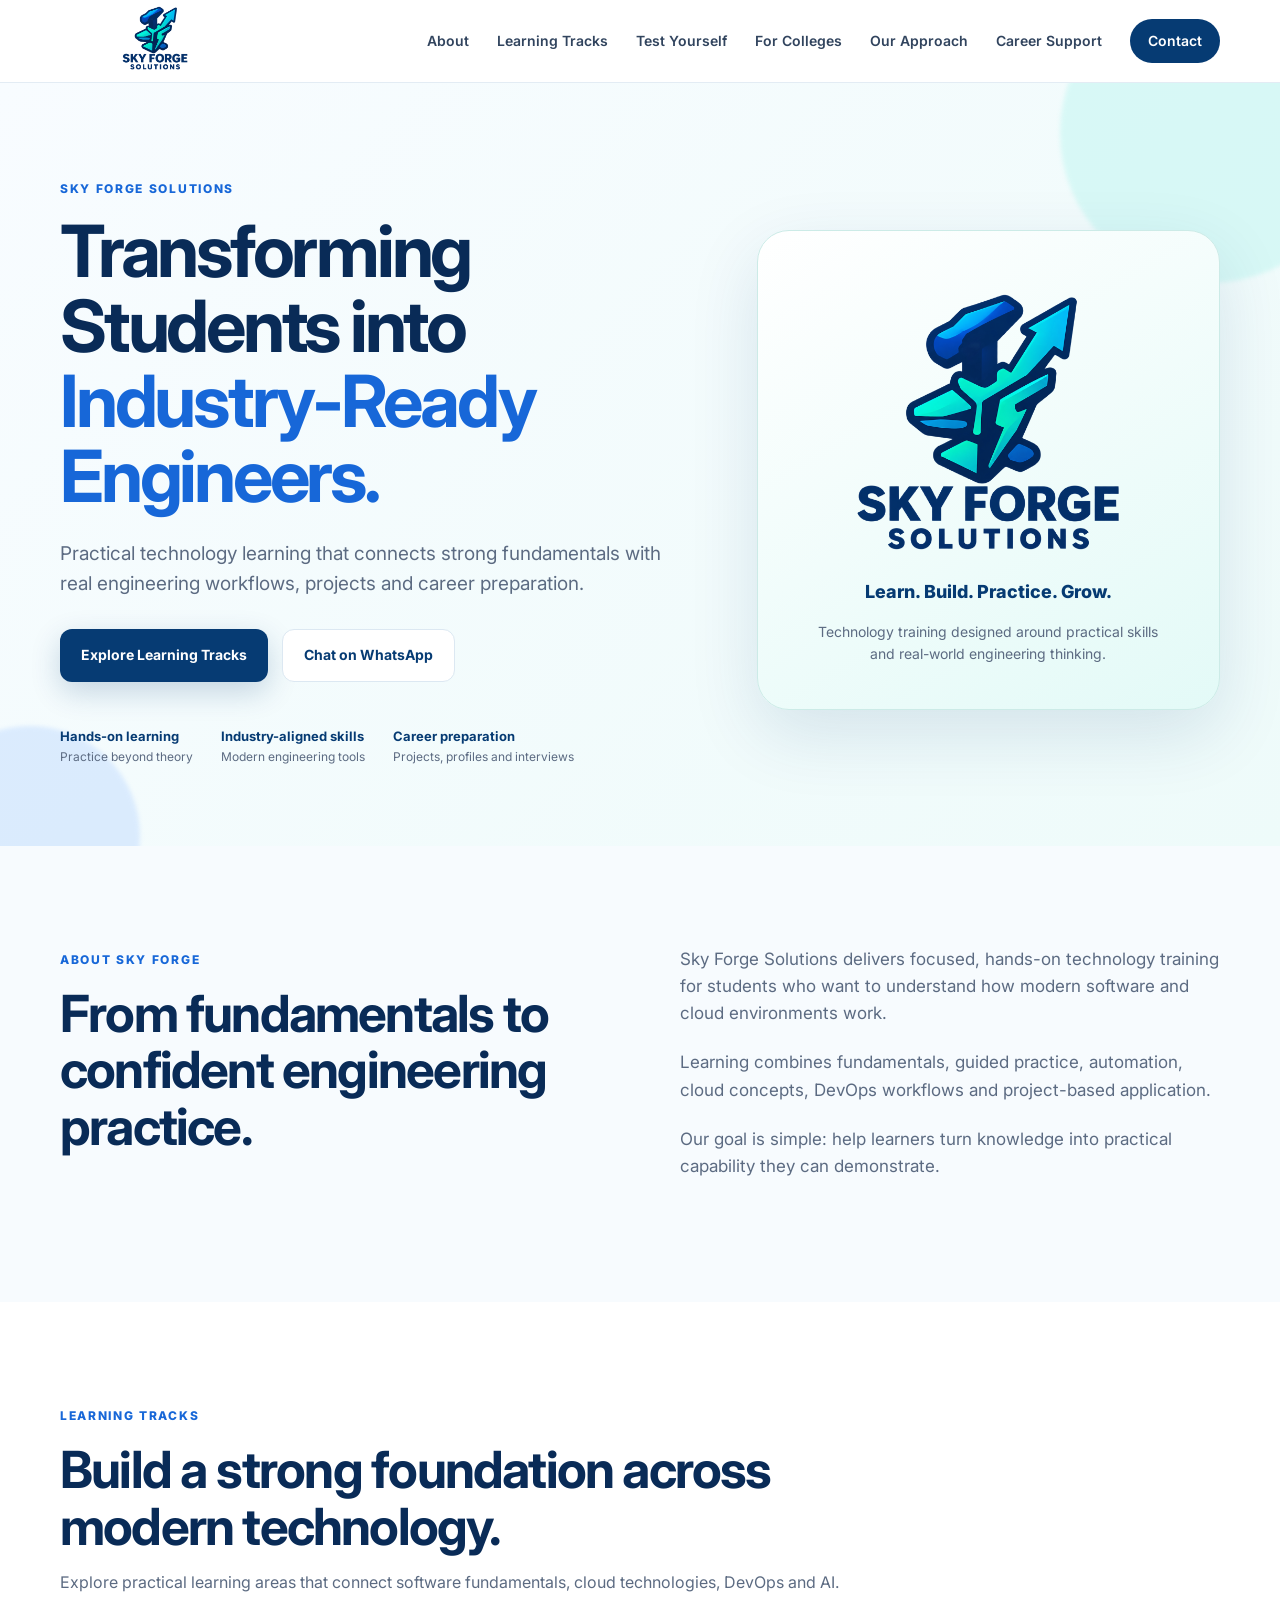
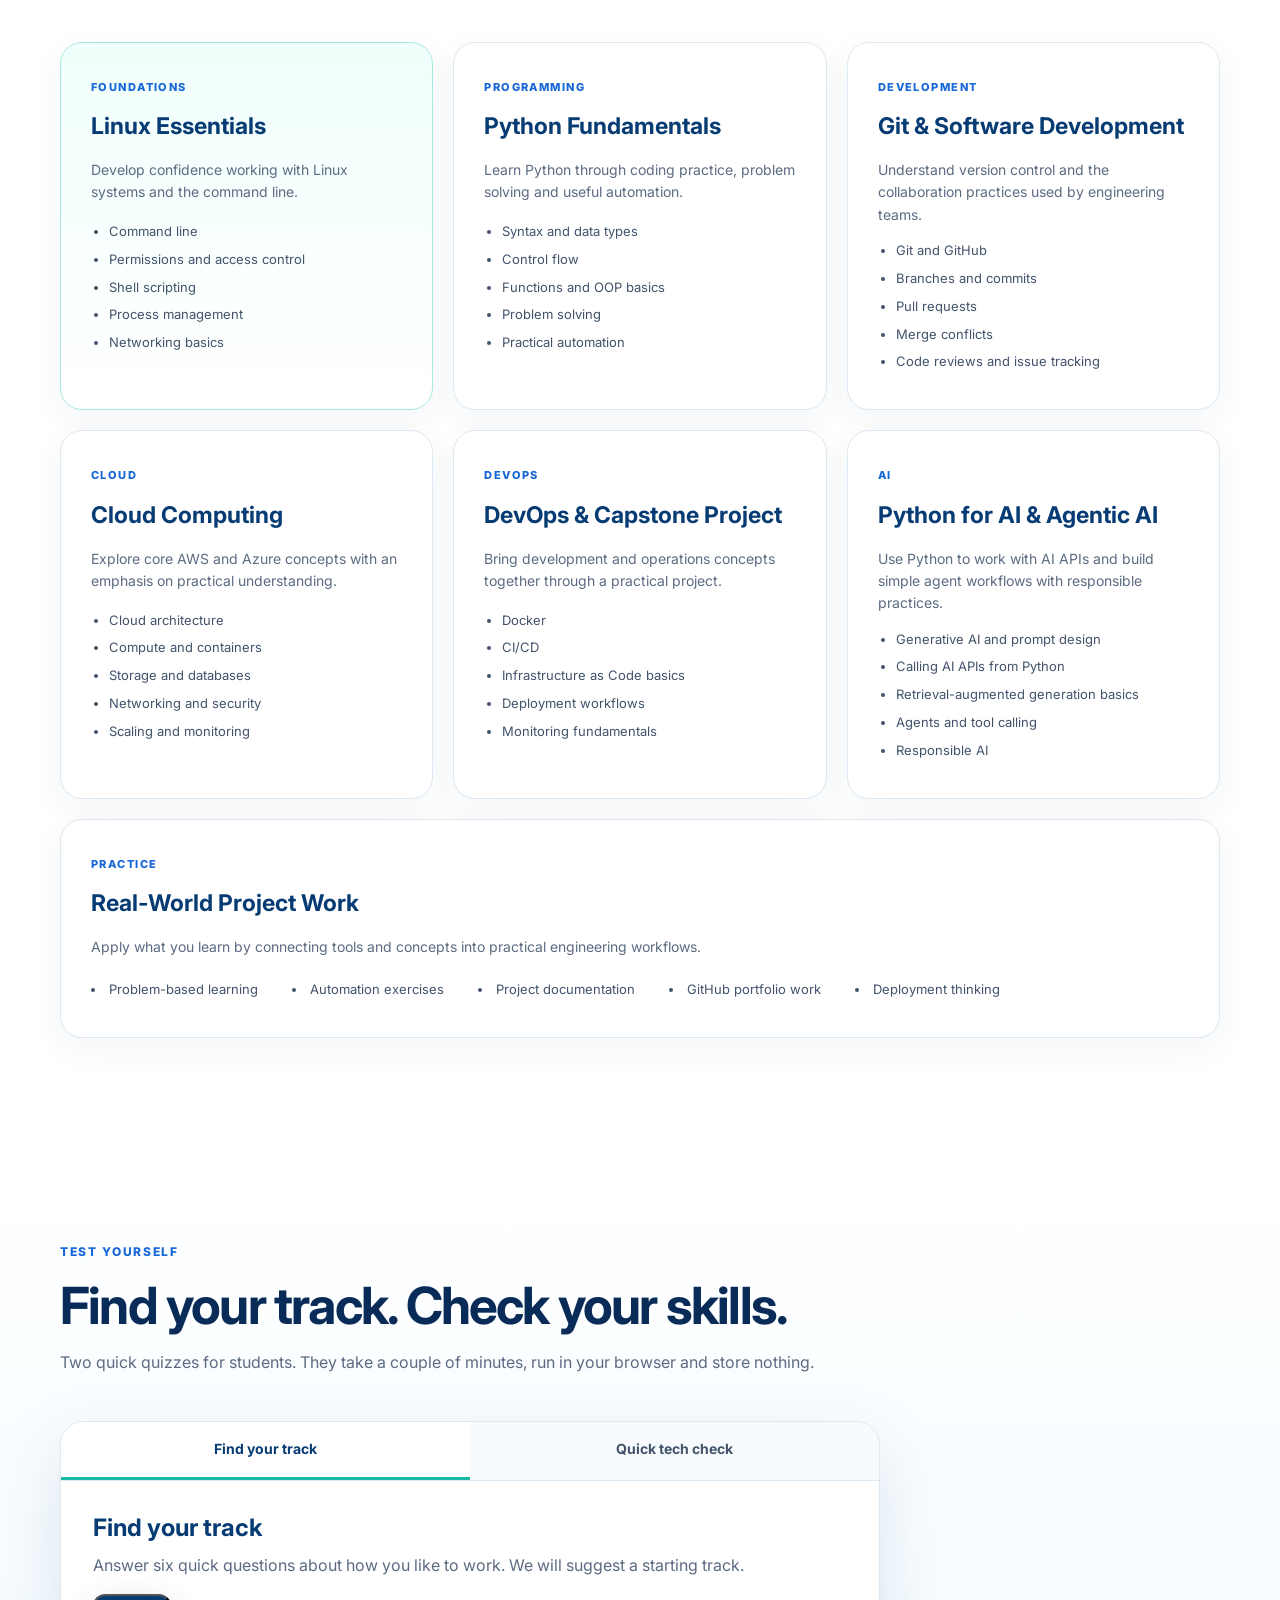
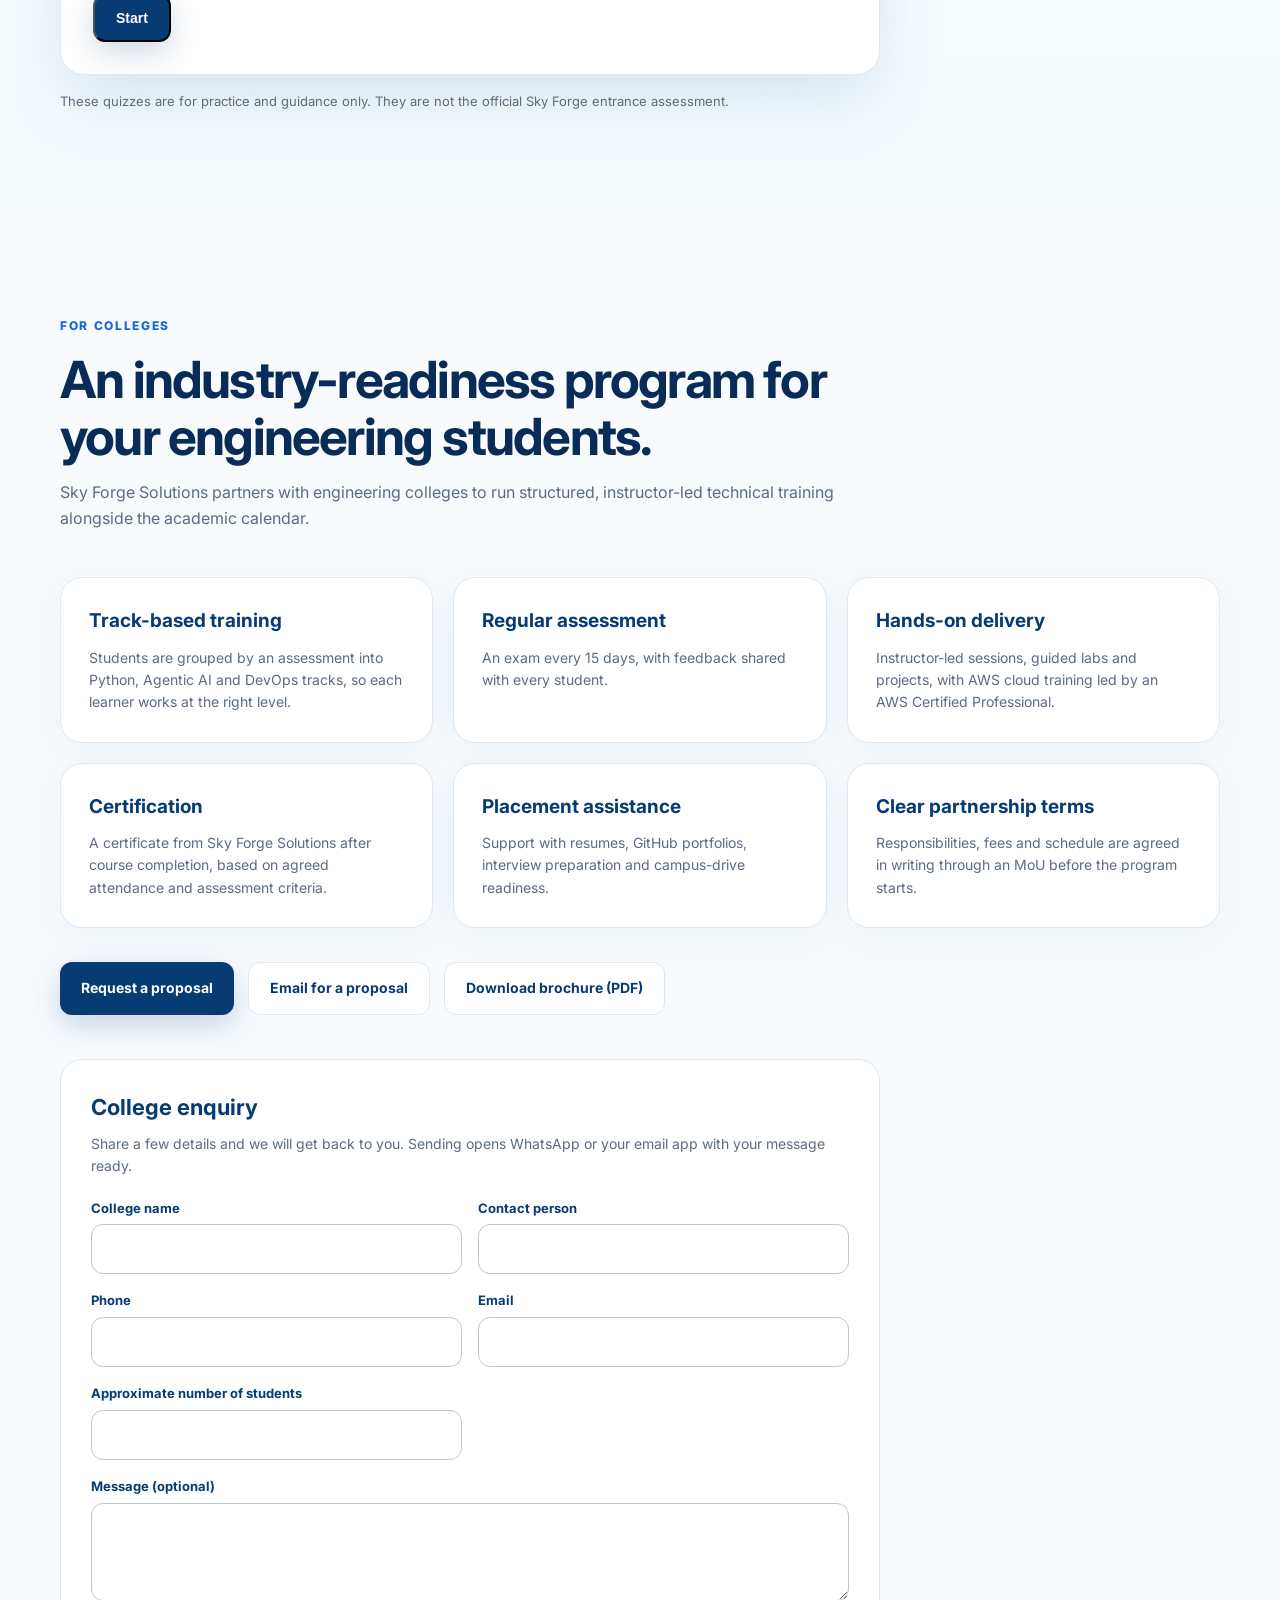
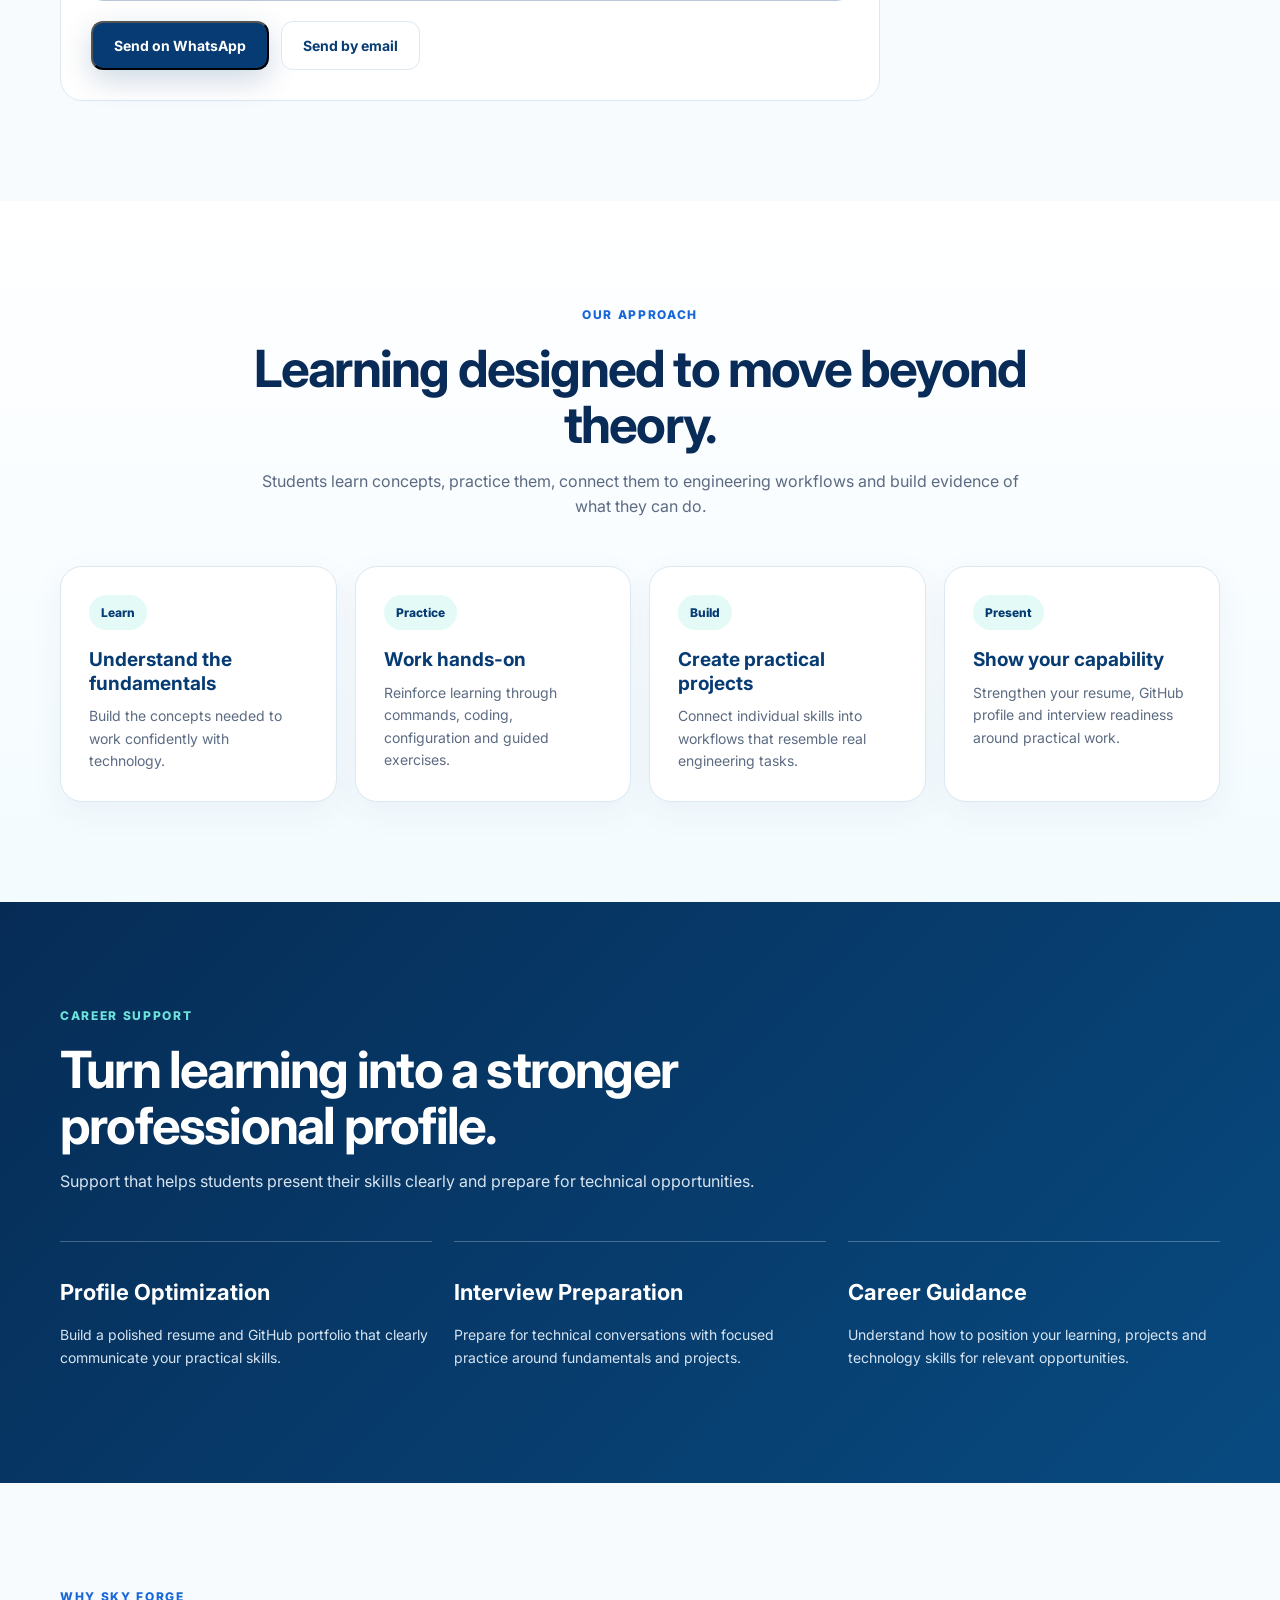
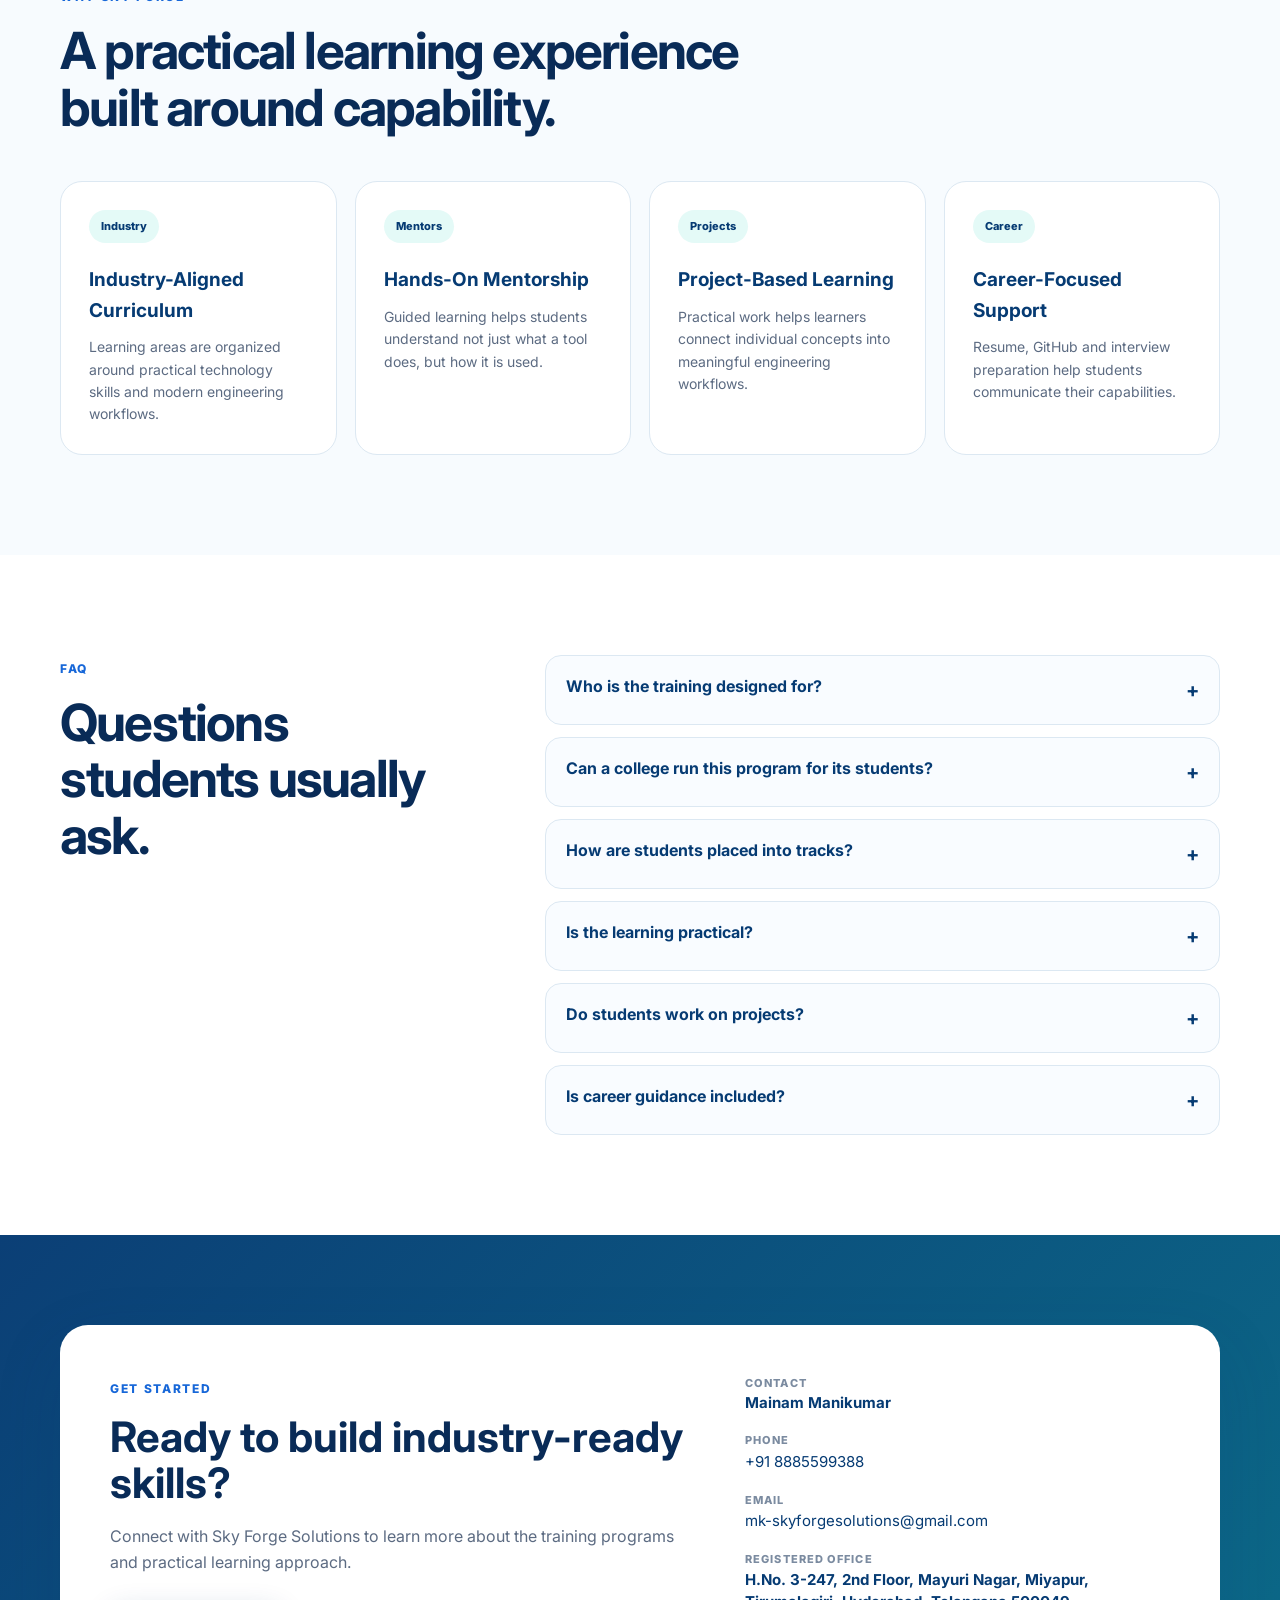
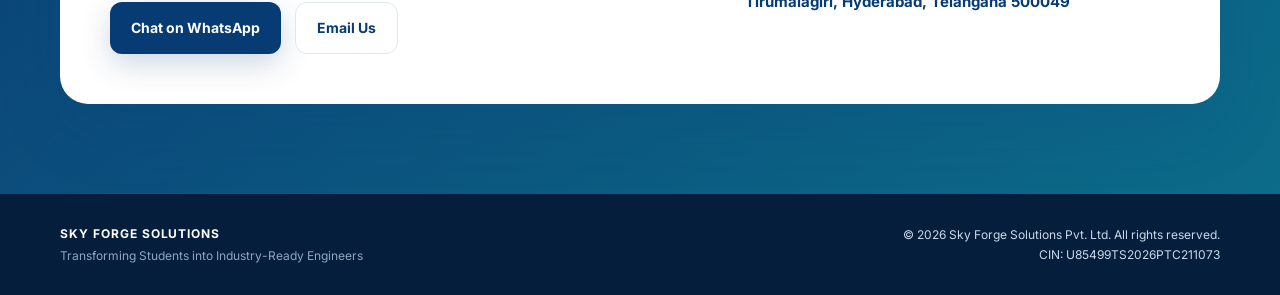
==== index.html @ c018a096 "Update contact email and show +91 on phone number" ====
<!doctype html>
<html lang="en">
<head>
  <meta charset="utf-8">
  <meta name="viewport" content="width=device-width, initial-scale=1">
  <meta name="description" content="Sky Forge Solutions helps students build practical technology skills through hands-on learning in Linux, Python, Git, cloud computing, DevOps and Agentic AI. Programs for engineering colleges and students in Hyderabad.">
  <link rel="canonical" href="https://skyforgesolutions.org/">
  <meta property="og:type" content="website">
  <meta property="og:site_name" content="Sky Forge Solutions">
  <meta property="og:title" content="Sky Forge Solutions | Industry-Ready Technology Training">
  <meta property="og:description" content="Hands-on Python, Agentic AI, cloud and DevOps training for engineering students and colleges.">
  <meta property="og:url" content="https://skyforgesolutions.org/">
  <meta property="og:image" content="https://skyforgesolutions.org/assets/sky-forge-logo.png">
  <meta name="twitter:card" content="summary">
  <meta name="theme-color" content="#063b73">
  <title>Sky Forge Solutions | Industry-Ready Technology Training</title>
  <link rel="icon" href="assets/sky-forge-logo.png">
  <link rel="preconnect" href="https://fonts.googleapis.com">
  <link rel="preconnect" href="https://fonts.gstatic.com" crossorigin>
  <link href="https://fonts.googleapis.com/css2?family=Inter:wght@400;500;600;700;800&display=swap" rel="stylesheet">
  <link rel="stylesheet" href="styles.css">
</head>
<body>
  <header class="site-header">
    <div class="container nav-wrap">
      <a class="brand" href="#home" aria-label="Sky Forge Solutions home"><img src="assets/sky-forge-logo.png" alt="Sky Forge Solutions logo"></a>
      <button class="menu-toggle" aria-label="Open navigation" aria-expanded="false">☰</button>
      <nav class="nav" aria-label="Main navigation">
        <a href="#about">About</a>
        <a href="#programs">Learning Tracks</a>
        <a href="#quiz">Test Yourself</a>
        <a href="#colleges">For Colleges</a>
        <a href="#approach">Our Approach</a>
        <a href="#career">Career Support</a>
        <a href="#contact" class="nav-cta">Contact</a>
      </nav>
    </div>
  </header>

  <main>
    <section id="home" class="hero">
      <div class="hero-glow glow-one"></div><div class="hero-glow glow-two"></div>
      <div class="container hero-grid">
        <div class="hero-copy">
          <span class="eyebrow">SKY FORGE SOLUTIONS</span>
          <h1>Transforming Students into <span>Industry-Ready Engineers.</span></h1>
          <p class="hero-text">Practical technology learning that connects strong fundamentals with real engineering workflows, projects and career preparation.</p>
          <div class="hero-actions">
            <a class="btn btn-primary" href="#programs">Explore Learning Tracks</a>
            <a class="btn btn-secondary" href="https://wa.me/918885599388?text=Hi%20Sky%20Forge%20Solutions,%20I%20would%20like%20to%20know%20more%20about%20your%20training%20programs." target="_blank" rel="noopener">Chat on WhatsApp</a>
          </div>
          <div class="hero-points">
            <div><strong>Hands-on learning</strong><span>Practice beyond theory</span></div>
            <div><strong>Industry-aligned skills</strong><span>Modern engineering tools</span></div>
            <div><strong>Career preparation</strong><span>Projects, profiles and interviews</span></div>
          </div>
        </div>
        <div class="hero-card">
          <img src="assets/sky-forge-logo.png" alt="Sky Forge Solutions">
          <div class="hero-card-caption">Learn. Build. Practice. Grow.</div>
          <p>Technology training designed around practical skills and real-world engineering thinking.</p>
        </div>
      </div>
    </section>

    <section id="about" class="section section-light">
      <div class="container split">
        <div>
          <span class="eyebrow">ABOUT SKY FORGE</span>
          <h2>From fundamentals to confident engineering practice.</h2>
        </div>
        <div class="section-copy">
          <p>Sky Forge Solutions delivers focused, hands-on technology training for students who want to understand how modern software and cloud environments work.</p>
          <p>Learning combines fundamentals, guided practice, automation, cloud concepts, DevOps workflows and project-based application.</p>
          <p>Our goal is simple: help learners turn knowledge into practical capability they can demonstrate.</p>
        </div>
      </div>
    </section>

    <section id="programs" class="section">
      <div class="container">
        <div class="section-heading">
          <span class="eyebrow">LEARNING TRACKS</span>
          <h2>Build a strong foundation across modern technology.</h2>
          <p>Explore practical learning areas that connect software fundamentals, cloud technologies, DevOps and AI.</p>
        </div>
        <div class="program-grid">
          <article class="program-card featured">
            <span class="card-tag">FOUNDATIONS</span>
            <h3>Linux Essentials</h3>
            <p>Develop confidence working with Linux systems and the command line.</p>
            <ul><li>Command line</li><li>Permissions and access control</li><li>Shell scripting</li><li>Process management</li><li>Networking basics</li></ul>
          </article>
          <article class="program-card">
            <span class="card-tag">PROGRAMMING</span>
            <h3>Python Fundamentals</h3>
            <p>Learn Python through coding practice, problem solving and useful automation.</p>
            <ul><li>Syntax and data types</li><li>Control flow</li><li>Functions and OOP basics</li><li>Problem solving</li><li>Practical automation</li></ul>
          </article>
          <article class="program-card">
            <span class="card-tag">DEVELOPMENT</span>
            <h3>Git &amp; Software Development</h3>
            <p>Understand version control and the collaboration practices used by engineering teams.</p>
            <ul><li>Git and GitHub</li><li>Branches and commits</li><li>Pull requests</li><li>Merge conflicts</li><li>Code reviews and issue tracking</li></ul>
          </article>
          <article class="program-card">
            <span class="card-tag">CLOUD</span>
            <h3>Cloud Computing</h3>
            <p>Explore core AWS and Azure concepts with an emphasis on practical understanding.</p>
            <ul><li>Cloud architecture</li><li>Compute and containers</li><li>Storage and databases</li><li>Networking and security</li><li>Scaling and monitoring</li></ul>
          </article>
          <article class="program-card">
            <span class="card-tag">DEVOPS</span>
            <h3>DevOps &amp; Capstone Project</h3>
            <p>Bring development and operations concepts together through a practical project.</p>
            <ul><li>Docker</li><li>CI/CD</li><li>Infrastructure as Code basics</li><li>Deployment workflows</li><li>Monitoring fundamentals</li></ul>
          </article>
          <article class="program-card">
            <span class="card-tag">AI</span>
            <h3>Python for AI &amp; Agentic AI</h3>
            <p>Use Python to work with AI APIs and build simple agent workflows with responsible practices.</p>
            <ul><li>Generative AI and prompt design</li><li>Calling AI APIs from Python</li><li>Retrieval-augmented generation basics</li><li>Agents and tool calling</li><li>Responsible AI</li></ul>
          </article>
          <article class="program-card wide">
            <span class="card-tag">PRACTICE</span>
            <h3>Real-World Project Work</h3>
            <p>Apply what you learn by connecting tools and concepts into practical engineering workflows.</p>
            <ul><li>Problem-based learning</li><li>Automation exercises</li><li>Project documentation</li><li>GitHub portfolio work</li><li>Deployment thinking</li></ul>
          </article>
        </div>
      </div>
    </section>

    <section id="quiz" class="section quiz-section">
      <div class="container">
        <div class="section-heading">
          <span class="eyebrow">TEST YOURSELF</span>
          <h2>Find your track. Check your skills.</h2>
          <p>Two quick quizzes for students. They take a couple of minutes, run in your browser and store nothing.</p>
        </div>
        <div class="quiz-card" id="quiz-app">
          <div class="quiz-tabs" role="tablist" aria-label="Choose a quiz">
            <button type="button" role="tab" id="tab-track" aria-selected="true" aria-controls="quiz-panel" class="quiz-tab active" data-quiz="track">Find your track</button>
            <button type="button" role="tab" id="tab-tech" aria-selected="false" aria-controls="quiz-panel" class="quiz-tab" data-quiz="tech">Quick tech check</button>
          </div>
          <div id="quiz-panel" class="quiz-panel" role="tabpanel" aria-live="polite"></div>
        </div>
        <p class="quiz-note">These quizzes are for practice and guidance only. They are not the official Sky Forge entrance assessment.</p>
      </div>
    </section>

    <section id="colleges" class="section section-light">
      <div class="container">
        <div class="section-heading">
          <span class="eyebrow">FOR COLLEGES</span>
          <h2>An industry-readiness program for your engineering students.</h2>
          <p>Sky Forge Solutions partners with engineering colleges to run structured, instructor-led technical training alongside the academic calendar.</p>
        </div>
        <div class="college-grid">
          <div class="college-card"><h3>Track-based training</h3><p>Students are grouped by an assessment into Python, Agentic AI and DevOps tracks, so each learner works at the right level.</p></div>
          <div class="college-card"><h3>Regular assessment</h3><p>An exam every 15 days, with feedback shared with every student.</p></div>
          <div class="college-card"><h3>Hands-on delivery</h3><p>Instructor-led sessions, guided labs and projects, with AWS cloud training led by an AWS Certified Professional.</p></div>
          <div class="college-card"><h3>Certification</h3><p>A certificate from Sky Forge Solutions after course completion, based on agreed attendance and assessment criteria.</p></div>
          <div class="college-card"><h3>Placement assistance</h3><p>Support with resumes, GitHub portfolios, interview preparation and campus-drive readiness.</p></div>
          <div class="college-card"><h3>Clear partnership terms</h3><p>Responsibilities, fees and schedule are agreed in writing through an MoU before the program starts.</p></div>
        </div>
        <div class="college-cta">
          <a class="btn btn-primary" href="https://wa.me/918885599388?text=Hi%20Sky%20Forge%20Solutions,%20we%20are%20a%20college%20and%20would%20like%20to%20receive%20your%20program%20proposal." target="_blank" rel="noopener">Request a proposal</a>
          <a class="btn btn-secondary" href="mailto:mk-skyforgesolutions@gmail.com?subject=Program%20Proposal%20Request%20-%20College">Email for a proposal</a>
          <a class="btn btn-secondary" href="assets/Sky-Forge-College-Program-Brochure.pdf" download>Download brochure (PDF)</a>
        </div>
        <form class="enquiry-form" id="enquiry-form" novalidate>
          <h3>College enquiry</h3>
          <p>Share a few details and we will get back to you. Sending opens WhatsApp or your email app with your message ready.</p>
          <div class="form-grid">
            <label>College name<input type="text" name="college" autocomplete="organization" required></label>
            <label>Contact person<input type="text" name="person" autocomplete="name" required></label>
            <label>Phone<input type="tel" name="phone" autocomplete="tel" inputmode="tel" required></label>
            <label>Email<input type="email" name="email" autocomplete="email"></label>
            <label>Approximate number of students<input type="number" name="students" min="1" inputmode="numeric"></label>
            <label class="form-wide">Message (optional)<textarea name="message" rows="3"></textarea></label>
          </div>
          <p class="form-error" id="enquiry-error" role="alert" hidden></p>
          <div class="form-actions">
            <button class="btn btn-primary" type="submit" data-via="whatsapp">Send on WhatsApp</button>
            <button class="btn btn-secondary" type="submit" data-via="email">Send by email</button>
          </div>
        </form>
      </div>
    </section>

    <section id="approach" class="section approach-section">
      <div class="container">
        <div class="section-heading center">
          <span class="eyebrow">OUR APPROACH</span>
          <h2>Learning designed to move beyond theory.</h2>
          <p>Students learn concepts, practice them, connect them to engineering workflows and build evidence of what they can do.</p>
        </div>
        <div class="approach-grid">
          <div class="approach-card"><div class="approach-icon">Learn</div><h3>Understand the fundamentals</h3><p>Build the concepts needed to work confidently with technology.</p></div>
          <div class="approach-card"><div class="approach-icon">Practice</div><h3>Work hands-on</h3><p>Reinforce learning through commands, coding, configuration and guided exercises.</p></div>
          <div class="approach-card"><div class="approach-icon">Build</div><h3>Create practical projects</h3><p>Connect individual skills into workflows that resemble real engineering tasks.</p></div>
          <div class="approach-card"><div class="approach-icon">Present</div><h3>Show your capability</h3><p>Strengthen your resume, GitHub profile and interview readiness around practical work.</p></div>
        </div>
      </div>
    </section>

    <section id="career" class="section section-dark">
      <div class="container">
        <div class="section-heading light">
          <span class="eyebrow">CAREER SUPPORT</span>
          <h2>Turn learning into a stronger professional profile.</h2>
          <p>Support that helps students present their skills clearly and prepare for technical opportunities.</p>
        </div>
        <div class="career-grid">
          <div class="career-item"><h3>Profile Optimization</h3><p>Build a polished resume and GitHub portfolio that clearly communicate your practical skills.</p></div>
          <div class="career-item"><h3>Interview Preparation</h3><p>Prepare for technical conversations with focused practice around fundamentals and projects.</p></div>
          <div class="career-item"><h3>Career Guidance</h3><p>Understand how to position your learning, projects and technology skills for relevant opportunities.</p></div>
        </div>
      </div>
    </section>

    <section id="why-us" class="section section-light">
      <div class="container">
        <div class="section-heading">
          <span class="eyebrow">WHY SKY FORGE</span>
          <h2>A practical learning experience built around capability.</h2>
        </div>
        <div class="why-grid">
          <div class="why-card"><div class="icon">Industry</div><h3>Industry-Aligned Curriculum</h3><p>Learning areas are organized around practical technology skills and modern engineering workflows.</p></div>
          <div class="why-card"><div class="icon">Mentors</div><h3>Hands-On Mentorship</h3><p>Guided learning helps students understand not just what a tool does, but how it is used.</p></div>
          <div class="why-card"><div class="icon">Projects</div><h3>Project-Based Learning</h3><p>Practical work helps learners connect individual concepts into meaningful engineering workflows.</p></div>
          <div class="why-card"><div class="icon">Career</div><h3>Career-Focused Support</h3><p>Resume, GitHub and interview preparation help students communicate their capabilities.</p></div>
        </div>
      </div>
    </section>

    <section class="section faq-section">
      <div class="container faq-wrap">
        <div><span class="eyebrow">FAQ</span><h2>Questions students usually ask.</h2></div>
        <div class="faq-list">
          <details><summary>Who is the training designed for?</summary><p>It is designed for engineering students and freshers who want practical exposure to software, cloud, DevOps and AI technologies. Colleges can also run it as a program for their students.</p></details>
          <details><summary>Can a college run this program for its students?</summary><p>Yes. Sky Forge Solutions delivers the training at the college, aligned with the academic calendar. Request a proposal and we will share the details.</p></details>
          <details><summary>How are students placed into tracks?</summary><p>An assessment places each student in the Python, Agentic AI or DevOps track, and regular exams with feedback track their progress.</p></details>
          <details><summary>Is the learning practical?</summary><p>Yes. The curriculum emphasizes hands-on exercises, automation, workflows and project-based learning.</p></details>
          <details><summary>Do students work on projects?</summary><p>Yes. Project work is used to bring together the concepts learned across the technology tracks.</p></details>
          <details><summary>Is career guidance included?</summary><p>Career-focused support includes profile optimization, GitHub portfolio guidance, interview preparation and placement assistance. Placement assistance is an effort to help students prepare and connect with opportunities; it is not a guarantee of a job.</p></details>
        </div>
      </div>
    </section>

    <section id="contact" class="contact-section">
      <div class="container contact-card">
        <div>
          <span class="eyebrow">GET STARTED</span>
          <h2>Ready to build industry-ready skills?</h2>
          <p>Connect with Sky Forge Solutions to learn more about the training programs and practical learning approach.</p>
          <div class="contact-actions"><a class="btn btn-primary" href="https://wa.me/918885599388?text=Hi%20Sky%20Forge%20Solutions,%20I%20would%20like%20to%20know%20more%20about%20your%20training%20programs." target="_blank" rel="noopener">Chat on WhatsApp</a><a class="btn btn-secondary" href="mailto:mk-skyforgesolutions@gmail.com?subject=Sky%20Forge%20Solutions%20Enquiry">Email Us</a></div>
        </div>
        <div class="contact-details">
          <div><span>Contact</span><strong>Mainam Manikumar</strong></div>
          <div><span>Phone</span><a href="tel:+918885599388">+91 8885599388</a></div>
          <div><span>Email</span><a href="mailto:mk-skyforgesolutions@gmail.com">mk-skyforgesolutions@gmail.com</a></div>
          <div><span>Registered office</span><strong>H.No. 3-247, 2nd Floor, Mayuri Nagar, Miyapur, Tirumalagiri, Hyderabad, Telangana 500049</strong></div>
        </div>
      </div>
    </section>
  </main>

  <footer class="footer">
    <div class="container footer-wrap">
      <div><strong>SKY FORGE SOLUTIONS</strong><span>Transforming Students into Industry-Ready Engineers</span></div>
      <div>© <span id="year">2026</span> Sky Forge Solutions Pvt. Ltd. All rights reserved.<br>CIN: U85499TS2026PTC211073</div>
    </div>
  </footer>
  <script src="script.js"></script>
</body>
</html>
---- styles.css ----
:root{--navy:#063b73;--navy2:#092b57;--blue:#1767d8;--cyan:#13c8d3;--teal:#18b9a7;--mint:#e9fbf8;--ink:#14223a;--muted:#5c6b82;--white:#fff;--border:#dce8f2;--shadow:0 24px 70px rgba(6,59,115,.12)}
*{box-sizing:border-box}html{scroll-behavior:smooth}body{margin:0;font-family:Inter,system-ui,-apple-system,BlinkMacSystemFont,"Segoe UI",sans-serif;color:var(--ink);background:#fff;line-height:1.6}a{color:inherit;text-decoration:none}.container{width:min(1160px,92%);margin:auto}.site-header{position:sticky;top:0;z-index:50;background:rgba(255,255,255,.94);backdrop-filter:blur(14px);border-bottom:1px solid rgba(220,232,242,.8)}.nav-wrap{height:82px;display:flex;align-items:center;justify-content:space-between}.brand img{width:190px;height:70px;object-fit:contain}.nav{display:flex;align-items:center;gap:28px;font-size:14px;font-weight:600}.nav a{color:#31445e}.nav a:hover{color:var(--blue)}.nav-cta{background:var(--navy);color:#fff!important;padding:11px 18px;border-radius:999px}.menu-toggle{display:none;border:0;background:none;font-size:28px;color:var(--navy)}.hero{position:relative;overflow:hidden;padding:92px 0 80px;background:linear-gradient(135deg,#f8fcff 0%,#eefbfa 100%)}.hero-grid{display:grid;grid-template-columns:1.15fr .85fr;gap:70px;align-items:center}.hero-copy{position:relative;z-index:2}.eyebrow{display:inline-block;font-size:12px;letter-spacing:.14em;font-weight:800;color:var(--blue);margin-bottom:16px}.hero h1{font-size:clamp(42px,6vw,72px);line-height:1.04;letter-spacing:-.045em;margin:0 0 25px;color:var(--navy2)}.hero h1 span{color:var(--blue)}.hero-text{font-size:19px;max-width:670px;color:var(--muted);margin:0 0 30px}.hero-actions,.contact-actions{display:flex;gap:14px;flex-wrap:wrap}.btn{display:inline-flex;align-items:center;justify-content:center;border-radius:12px;padding:14px 21px;font-weight:700;font-size:14px;transition:.2s transform,.2s box-shadow}.btn:hover{transform:translateY(-2px)}.btn-primary{background:var(--navy);color:#fff;box-shadow:0 10px 30px rgba(6,59,115,.2)}.btn-secondary{background:#fff;border:1px solid var(--border);color:var(--navy)}.hero-points{display:flex;gap:28px;margin-top:44px;flex-wrap:wrap}.hero-points div{display:flex;flex-direction:column}.hero-points strong{font-size:13px;color:var(--navy)}.hero-points span{font-size:12px;color:var(--muted)}.hero-card{min-height:480px;border-radius:32px;background:linear-gradient(150deg,#fff,#e3faf7);border:1px solid #ccebe7;box-shadow:var(--shadow);display:flex;align-items:center;justify-content:center;flex-direction:column;padding:40px;position:relative;text-align:center}.hero-card img{width:min(380px,100%);height:auto}.hero-card-caption{font-size:18px;font-weight:800;color:var(--navy);margin-top:18px}.hero-card p{max-width:340px;color:var(--muted);font-size:14px;margin-bottom:0}.hero-glow{position:absolute;border-radius:50%;filter:blur(2px);opacity:.45}.glow-one{width:300px;height:300px;background:#b8f5ef;top:-100px;right:-80px}.glow-two{width:220px;height:220px;background:#bcd8ff;bottom:-100px;left:-80px}.section{padding:100px 0}.section-light{background:#f7fbfe}.split{display:grid;grid-template-columns:1fr 1fr;gap:80px;align-items:start}.section h2{font-size:clamp(32px,4vw,52px);line-height:1.1;letter-spacing:-.035em;color:var(--navy2);margin:0}.section-copy{font-size:17px;color:var(--muted)}.section-copy p{margin-top:0;margin-bottom:22px}.section-heading{max-width:780px;margin-bottom:46px}.section-heading p{color:var(--muted);font-size:16px}.section-heading.center{text-align:center;margin-left:auto;margin-right:auto}.program-grid{display:grid;grid-template-columns:repeat(3,1fr);gap:20px}.program-card{padding:30px;border:1px solid var(--border);border-radius:22px;background:#fff;box-shadow:0 10px 35px rgba(12,55,95,.05)}.program-card.featured{border-color:#a9e9e0;background:linear-gradient(180deg,#f0fffc,#fff)}.card-tag{font-weight:800;color:var(--blue);font-size:11px;letter-spacing:.13em}.program-card h3{font-size:23px;color:var(--navy);margin:10px 0}.program-card p{color:var(--muted);font-size:14px;min-height:48px}.program-card ul{padding-left:18px;color:#42536b;font-size:13px;margin-bottom:0}.program-card li{margin:7px 0}.approach-section{background:linear-gradient(180deg,#fff,#f3fbff)}.approach-grid{display:grid;grid-template-columns:repeat(4,1fr);gap:18px}.approach-card{background:#fff;border:1px solid var(--border);padding:28px;border-radius:22px;box-shadow:0 10px 35px rgba(12,55,95,.05)}.approach-icon{display:inline-flex;padding:8px 12px;border-radius:999px;background:#e4faf7;color:var(--navy);font-size:12px;font-weight:800;margin-bottom:18px}.approach-card h3{color:var(--navy);font-size:19px;line-height:1.25;margin:0 0 10px}.approach-card p{color:var(--muted);font-size:14px;margin:0}.section-dark{background:linear-gradient(135deg,#062c56,#084a80);color:#fff}.section-heading.light h2{color:#fff}.section-heading.light p{color:#d7e4f1}.section-heading.light .eyebrow{color:#6de2da}.career-grid{display:grid;grid-template-columns:repeat(3,1fr);gap:22px}.career-item{border-top:1px solid rgba(255,255,255,.25);padding-top:25px}.career-item h3{font-size:22px;margin:8px 0}.career-item p{color:#d7e4f1;font-size:14px}.why-grid{display:grid;grid-template-columns:repeat(4,1fr);gap:18px}.why-card{background:#fff;border:1px solid var(--border);padding:28px;border-radius:22px}.why-card .icon{display:inline-flex;padding:8px 12px;border-radius:999px;background:#e4faf7;color:var(--navy);font-size:11px;font-weight:800;margin-bottom:22px}.why-card h3{color:var(--navy);margin:0 0 10px;font-size:19px}.why-card p{color:var(--muted);font-size:14px;margin:0}.faq-section{background:#fff}.faq-wrap{display:grid;grid-template-columns:.75fr 1.25fr;gap:80px}.faq-list{display:flex;flex-direction:column;gap:12px}.faq-list details{border:1px solid var(--border);border-radius:16px;padding:18px 20px;background:#f9fcff}.faq-list summary{cursor:pointer;font-weight:700;color:var(--navy);list-style:none}.faq-list summary::-webkit-details-marker{display:none}.faq-list summary:after{content:'+';float:right;font-size:20px}.faq-list details[open] summary:after{content:'−'}.faq-list p{color:var(--muted);font-size:14px;margin:12px 0 0}.contact-section{padding:90px 0;background:linear-gradient(135deg,#0b3f76,#0c6c89)}.contact-card{background:#fff;border-radius:28px;padding:50px;display:grid;grid-template-columns:1.15fr .85fr;gap:60px;box-shadow:var(--shadow)}.contact-card h2{font-size:42px;line-height:1.1;color:var(--navy2);margin:0 0 18px}.contact-card p{color:var(--muted);max-width:600px}.contact-actions{margin-top:26px}.contact-details{display:flex;flex-direction:column;gap:18px}.contact-details div{display:flex;flex-direction:column}.contact-details span{font-size:11px;text-transform:uppercase;letter-spacing:.1em;color:#7b8ba0;font-weight:800}.contact-details strong,.contact-details a:not(.btn){font-size:15px;color:var(--navy)}.footer{background:#051e3c;color:#c9d9ea;padding:30px 0;font-size:12px}.footer-wrap{display:flex;justify-content:space-between;gap:20px;align-items:center}.footer strong{display:block;color:#fff;letter-spacing:.08em}.footer span{display:block;color:#8fa6bf;margin-top:3px}
@media(max-width:1000px){.approach-grid,.why-grid{grid-template-columns:1fr 1fr}.nav{gap:18px}}
@media(max-width:900px){.nav{display:none;position:absolute;left:4%;right:4%;top:76px;background:#fff;padding:18px;border:1px solid var(--border);border-radius:18px;box-shadow:var(--shadow);flex-direction:column;align-items:stretch}.nav.open{display:flex}.nav a{padding:8px}.menu-toggle{display:block}.hero-grid,.split,.contact-card,.faq-wrap{grid-template-columns:1fr}.hero{padding-top:60px}.hero-card{min-height:380px}.program-grid{grid-template-columns:1fr 1fr}.career-grid{grid-template-columns:1fr}.contact-card{padding:34px;gap:35px}.footer-wrap{flex-direction:column;align-items:flex-start}}
@media(max-width:600px){.nav-wrap{height:72px}.brand img{width:155px}.hero h1{font-size:42px}.hero-text{font-size:16px}.hero-points{gap:16px}.section{padding:72px 0}.program-grid,.approach-grid,.why-grid{grid-template-columns:1fr}.program-card p{min-height:0}.contact-card h2{font-size:34px}.contact-card{padding:28px}.hero-card{min-height:320px}.hero-card img{width:280px}}

.college-grid{display:grid;grid-template-columns:repeat(3,1fr);gap:20px}.college-card{padding:28px;border:1px solid var(--border);border-radius:22px;background:#fff;box-shadow:0 10px 35px rgba(12,55,95,.05)}.college-card h3{font-size:19px;color:var(--navy);margin:0 0 10px}.college-card p{color:var(--muted);font-size:14px;margin:0}.college-cta{display:flex;gap:14px;flex-wrap:wrap;margin-top:34px}.contact-details strong{line-height:1.45}.footer-wrap>div:last-child{text-align:right}
@media(max-width:900px){.college-grid{grid-template-columns:1fr 1fr}.footer-wrap>div:last-child{text-align:left}}
@media(max-width:600px){.college-grid{grid-template-columns:1fr}}
.program-card.wide{grid-column:1/-1}.program-card.wide p{min-height:0}.program-card.wide ul{display:flex;flex-wrap:wrap;gap:6px 34px;list-style-position:inside;padding-left:0}
@media(max-width:900px){.program-card.wide{grid-column:auto}.program-card.wide ul{display:block;list-style-position:outside;padding-left:18px}}
.footer #year{display:inline;margin:0;color:inherit}
.quiz-section{background:linear-gradient(180deg,#fff,#f3fbff)}.quiz-card{max-width:820px;background:#fff;border:1px solid var(--border);border-radius:24px;box-shadow:var(--shadow);overflow:hidden}.quiz-tabs{display:flex;border-bottom:1px solid var(--border);background:#f7fbfe}.quiz-tab{flex:1;border:0;background:none;padding:16px 12px;font:inherit;font-weight:700;font-size:14px;color:#42536b;cursor:pointer;border-bottom:3px solid transparent;min-height:48px}.quiz-tab.active{color:var(--navy);background:#fff;border-bottom-color:var(--teal)}.quiz-tab:focus-visible,.quiz-option:focus-visible,.enquiry-form input:focus-visible,.enquiry-form textarea:focus-visible,.btn:focus-visible{outline:3px solid var(--blue);outline-offset:2px}.quiz-panel{padding:32px}.quiz-panel h3{color:var(--navy);margin:0 0 10px;font-size:24px;line-height:1.25}.quiz-panel p{color:var(--muted);margin:0 0 16px}.quiz-progress{display:flex;align-items:center;gap:14px;margin-bottom:18px;font-size:13px;font-weight:700;color:var(--navy)}.quiz-bar{flex:1;height:6px;background:#e4eef6;border-radius:99px;overflow:hidden}.quiz-bar i{display:block;height:100%;background:var(--teal)}.quiz-options{display:grid;gap:10px}.quiz-option{text-align:left;font:inherit;font-size:15px;color:var(--ink);background:#f9fcff;border:1px solid var(--border);border-radius:14px;padding:14px 16px;cursor:pointer;min-height:48px}.quiz-option:hover:not(:disabled){border-color:var(--blue);background:#f0f7ff}.quiz-option:disabled{cursor:default}.quiz-option.picked{border-color:var(--blue);background:#eaf3ff}.quiz-option.right{border-color:#1a8a5a;background:#e8f8f0;color:#0d5a3a}.quiz-option.wrong{border-color:#b42318;background:#fdecea;color:#7a1810}.quiz-feedback{margin-top:16px}.quiz-feedback p{color:var(--ink)}.quiz-feedback code,.quiz-q code,.quiz-option code{background:#eef3f8;padding:1px 6px;border-radius:6px;font-size:.92em}.quiz-kicker{font-size:12px;font-weight:800;letter-spacing:.12em;text-transform:uppercase;color:var(--blue)!important;margin-bottom:6px!important}.quiz-result{font-size:32px!important}.quiz-actions{display:flex;gap:12px;flex-wrap:wrap;margin-top:8px}.quiz-note{max-width:820px;font-size:13px;color:var(--muted);margin:16px 0 0}
.enquiry-form{margin-top:44px;padding:30px;background:#fff;border:1px solid var(--border);border-radius:22px;max-width:820px}.enquiry-form h3{margin:0 0 8px;color:var(--navy);font-size:22px}.enquiry-form>p{color:var(--muted);font-size:14px;margin:0 0 20px}.form-grid{display:grid;grid-template-columns:1fr 1fr;gap:16px}.form-grid label{display:flex;flex-direction:column;gap:6px;font-size:13px;font-weight:700;color:var(--navy)}.form-wide{grid-column:1/-1}.enquiry-form input,.enquiry-form textarea{font:inherit;font-size:15px;font-weight:400;color:var(--ink);padding:12px 14px;border:1px solid #b8c8d8;border-radius:12px;background:#fff;min-height:46px}.form-actions{display:flex;gap:12px;flex-wrap:wrap;margin-top:20px}.form-actions .btn{cursor:pointer;font-family:inherit}.form-error{color:#b42318;font-size:14px;margin:14px 0 0}
@media(max-width:700px){.quiz-panel{padding:22px}.form-grid{grid-template-columns:1fr}.quiz-tab{font-size:13px;padding:14px 6px}.enquiry-form{padding:22px}.quiz-result{font-size:26px!important}}
@media(prefers-reduced-motion:reduce){html{scroll-behavior:auto}.btn{transition:none}}
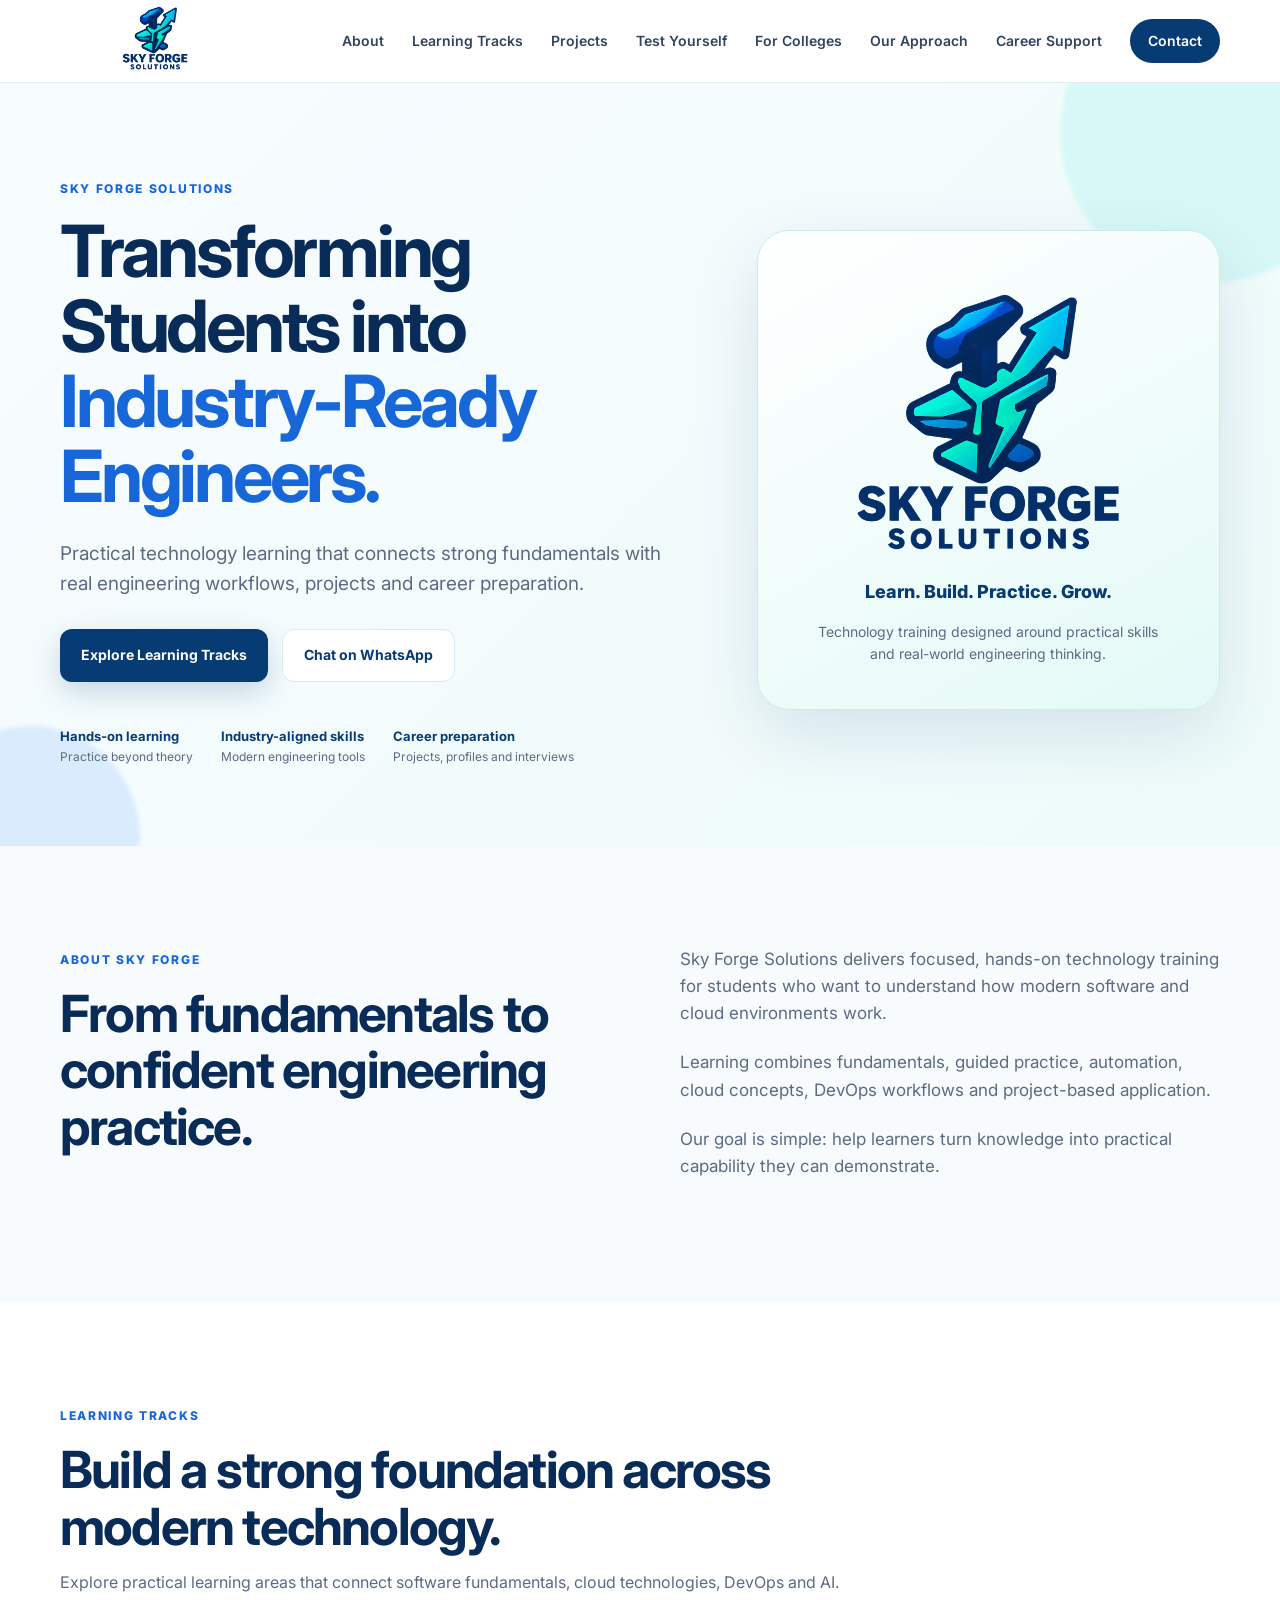
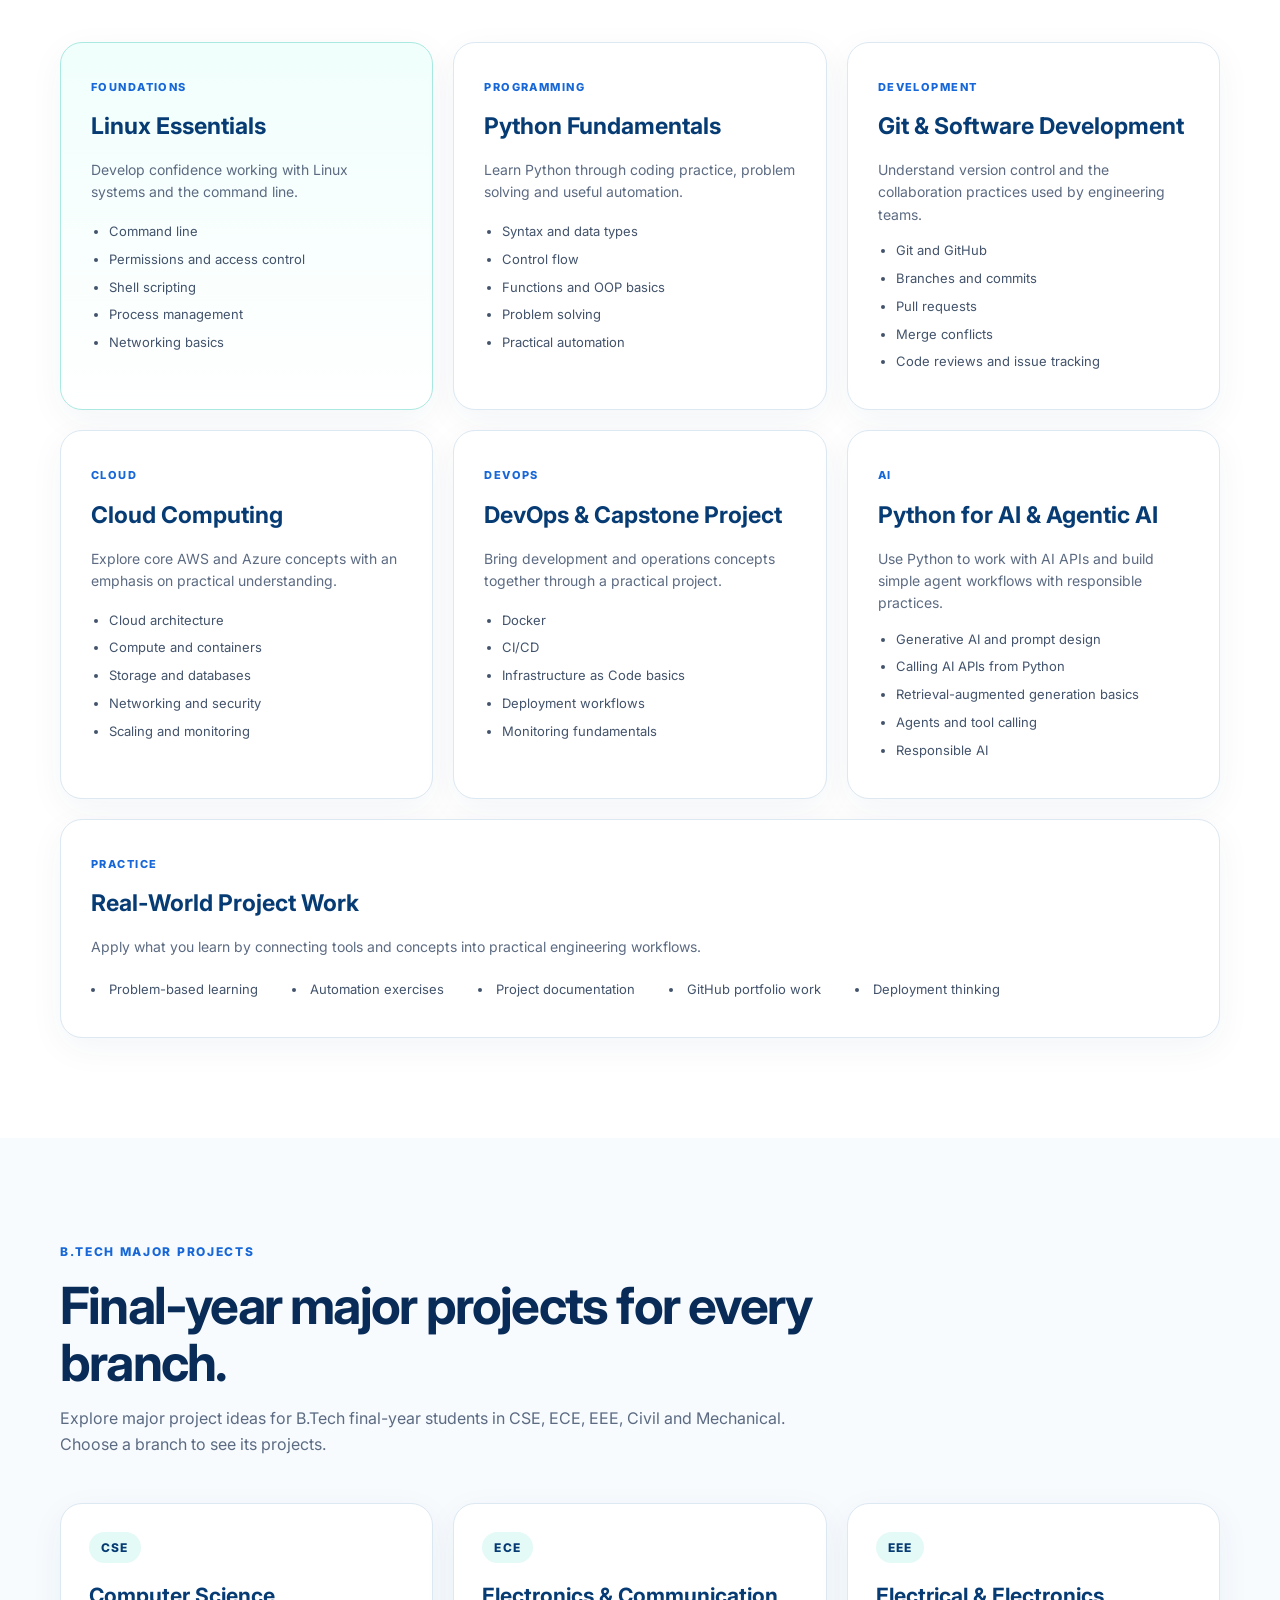
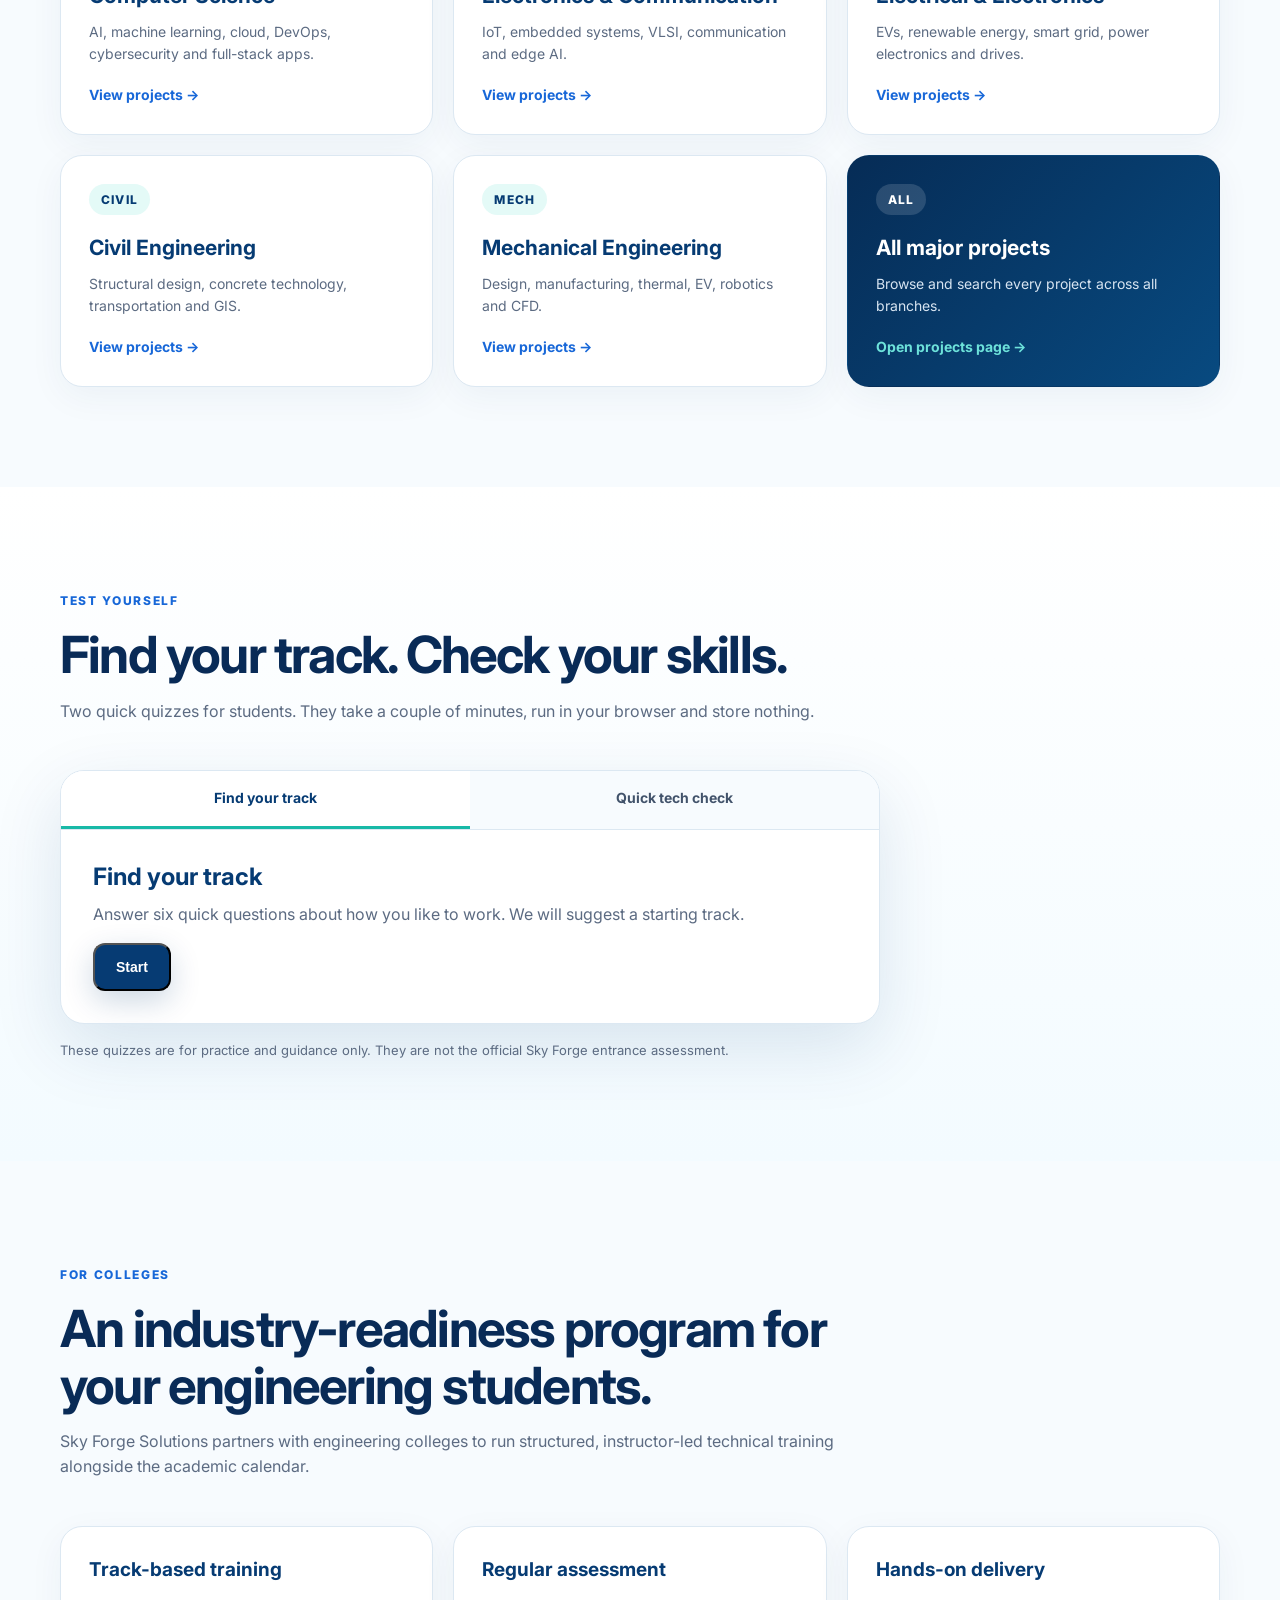
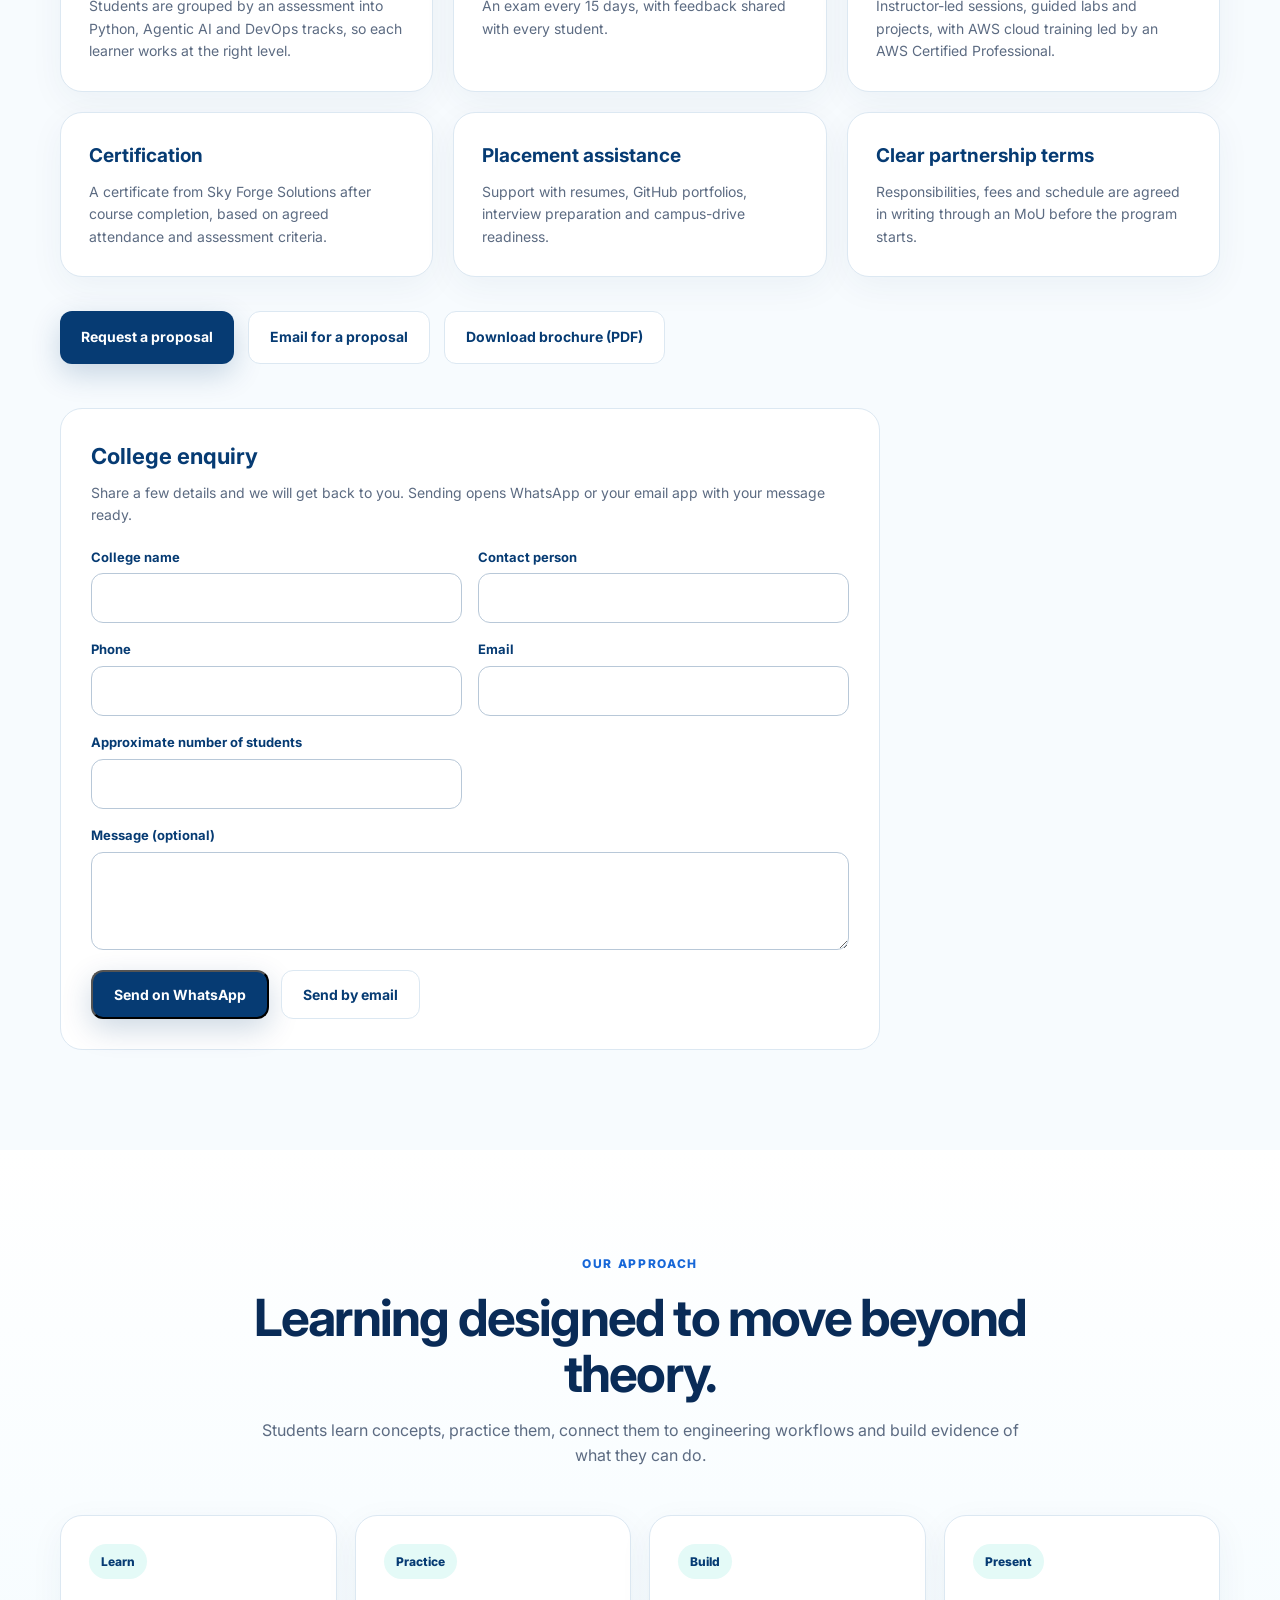
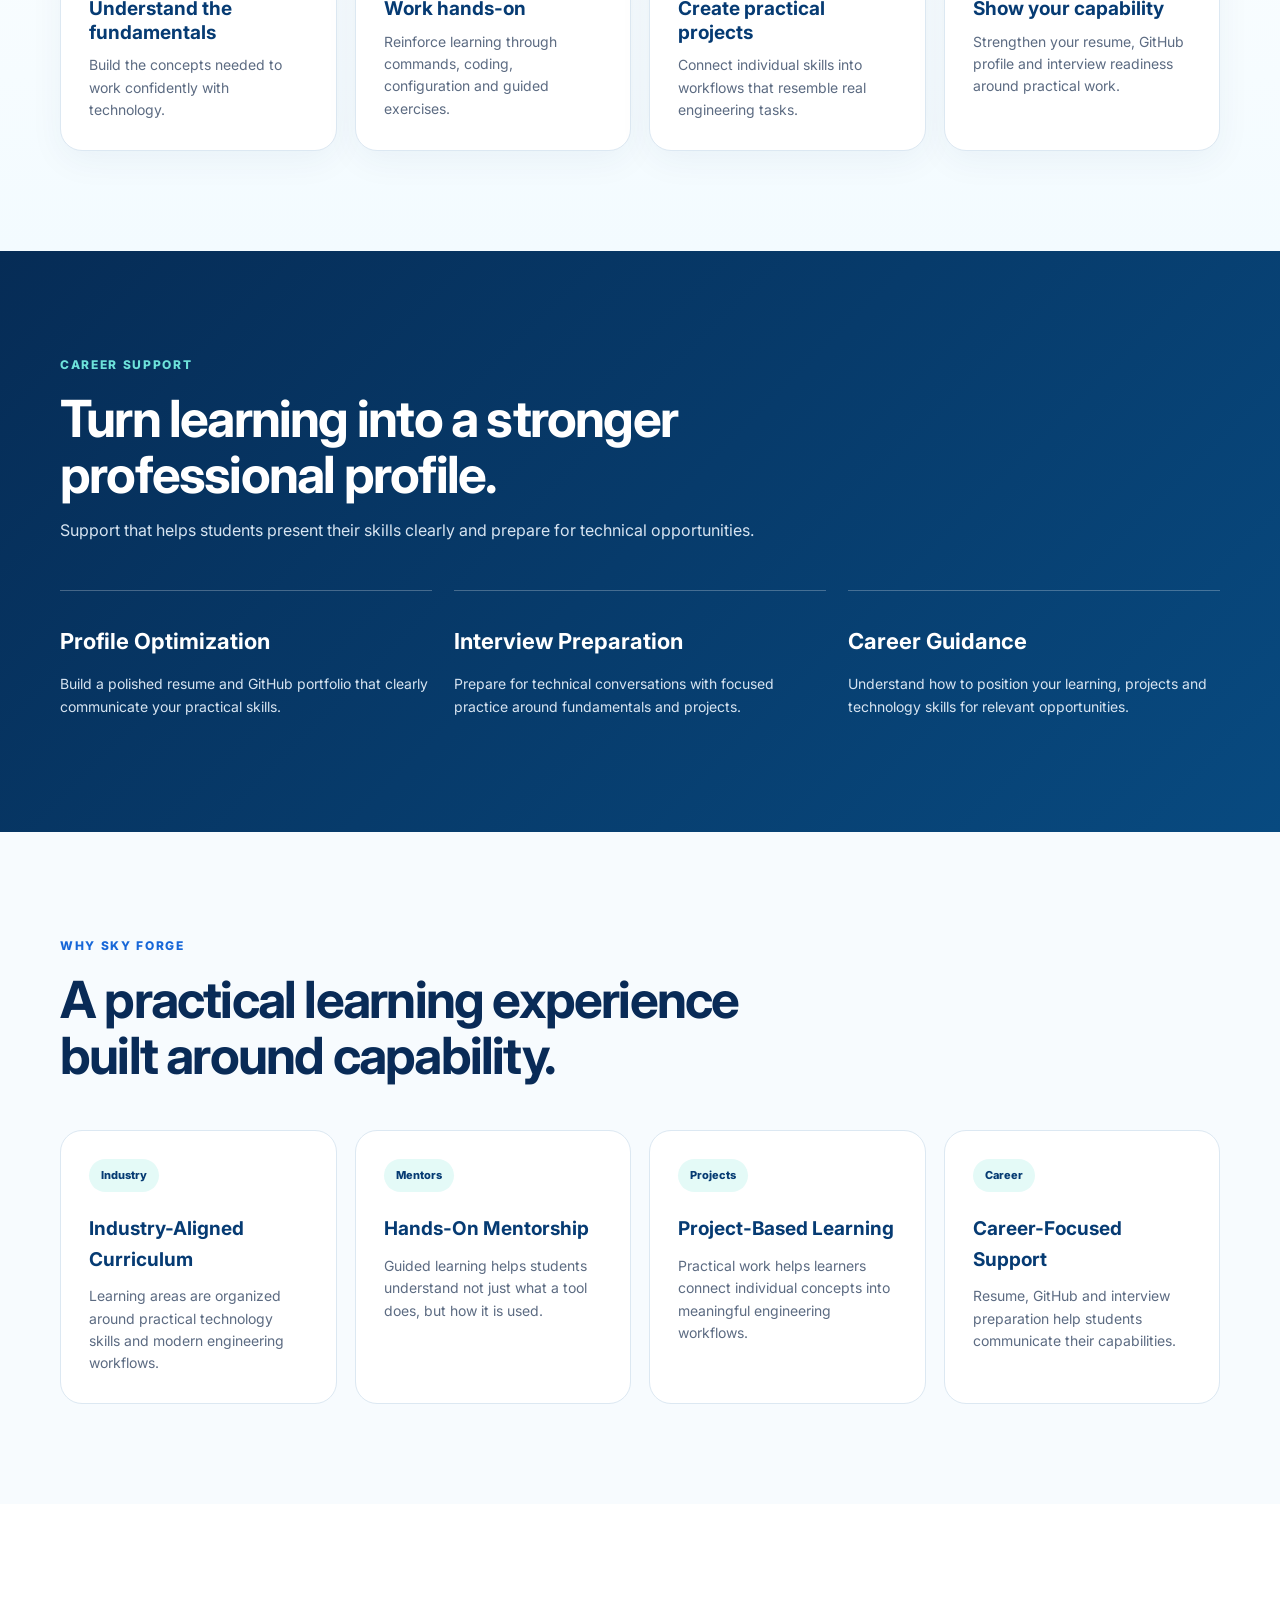
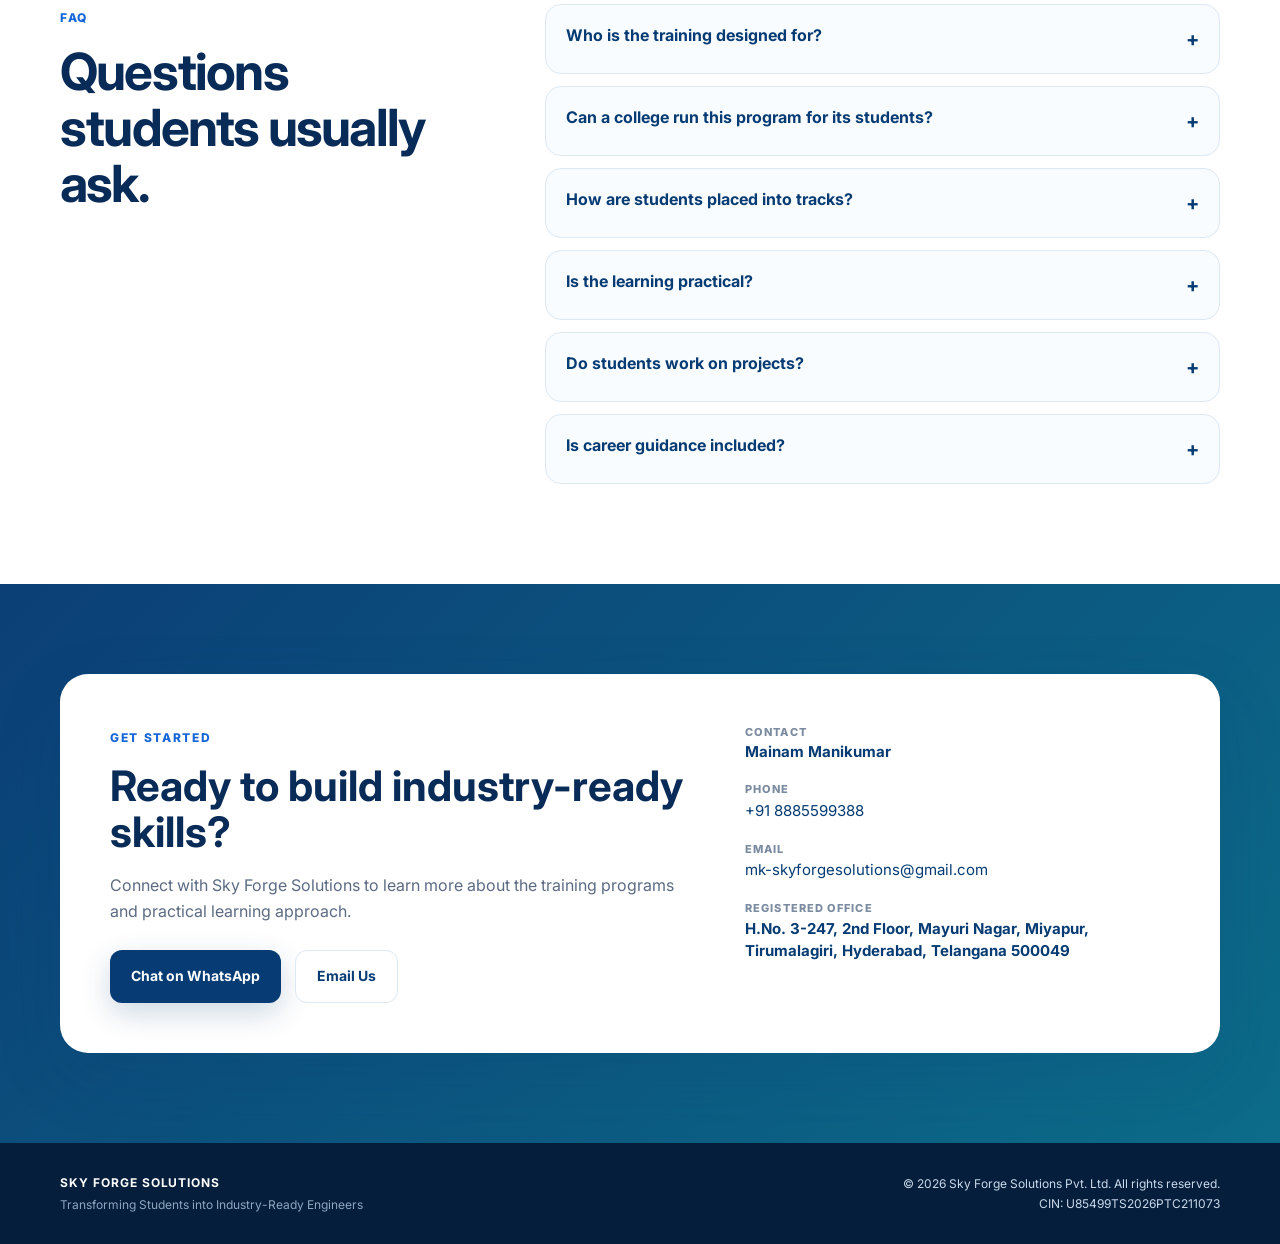
==== commit bdadd31f: "Add B.Tech major projects module (homepage section + projects page) Co-Authored-By: Claude Opus 5.5 " ====
--- a/index.html
+++ b/index.html
@@ -28,6 +28,7 @@
       <nav class="nav" aria-label="Main navigation">
         <a href="#about">About</a>
         <a href="#programs">Learning Tracks</a>
+        <a href="#projects">Projects</a>
         <a href="#quiz">Test Yourself</a>
         <a href="#colleges">For Colleges</a>
         <a href="#approach">Our Approach</a>
@@ -131,6 +132,24 @@
       </div>
     </section>
 
+    <section id="projects" class="section section-light">
+      <div class="container">
+        <div class="section-heading">
+          <span class="eyebrow">B.TECH MAJOR PROJECTS</span>
+          <h2>Final-year major projects for every branch.</h2>
+          <p>Explore major project ideas for B.Tech final-year students in CSE, ECE, EEE, Civil and Mechanical. Choose a branch to see its projects.</p>
+        </div>
+        <div class="branch-grid">
+          <a class="branch-card" href="projects.html#cse"><span class="branch-code">CSE</span><h3>Computer Science</h3><p>AI, machine learning, cloud, DevOps, cybersecurity and full-stack apps.</p><span class="branch-link">View projects →</span></a>
+          <a class="branch-card" href="projects.html#ece"><span class="branch-code">ECE</span><h3>Electronics &amp; Communication</h3><p>IoT, embedded systems, VLSI, communication and edge AI.</p><span class="branch-link">View projects →</span></a>
+          <a class="branch-card" href="projects.html#eee"><span class="branch-code">EEE</span><h3>Electrical &amp; Electronics</h3><p>EVs, renewable energy, smart grid, power electronics and drives.</p><span class="branch-link">View projects →</span></a>
+          <a class="branch-card" href="projects.html#civil"><span class="branch-code">CIVIL</span><h3>Civil Engineering</h3><p>Structural design, concrete technology, transportation and GIS.</p><span class="branch-link">View projects →</span></a>
+          <a class="branch-card" href="projects.html#mech"><span class="branch-code">MECH</span><h3>Mechanical Engineering</h3><p>Design, manufacturing, thermal, EV, robotics and CFD.</p><span class="branch-link">View projects →</span></a>
+          <a class="branch-card branch-card-all" href="projects.html"><span class="branch-code">ALL</span><h3>All major projects</h3><p>Browse and search every project across all branches.</p><span class="branch-link">Open projects page →</span></a>
+        </div>
+      </div>
+    </section>
+
     <section id="quiz" class="section quiz-section">
       <div class="container">
         <div class="section-heading">
--- a/styles.css
+++ b/styles.css
@@ -14,3 +14,11 @@
 .enquiry-form{margin-top:44px;padding:30px;background:#fff;border:1px solid var(--border);border-radius:22px;max-width:820px}.enquiry-form h3{margin:0 0 8px;color:var(--navy);font-size:22px}.enquiry-form>p{color:var(--muted);font-size:14px;margin:0 0 20px}.form-grid{display:grid;grid-template-columns:1fr 1fr;gap:16px}.form-grid label{display:flex;flex-direction:column;gap:6px;font-size:13px;font-weight:700;color:var(--navy)}.form-wide{grid-column:1/-1}.enquiry-form input,.enquiry-form textarea{font:inherit;font-size:15px;font-weight:400;color:var(--ink);padding:12px 14px;border:1px solid #b8c8d8;border-radius:12px;background:#fff;min-height:46px}.form-actions{display:flex;gap:12px;flex-wrap:wrap;margin-top:20px}.form-actions .btn{cursor:pointer;font-family:inherit}.form-error{color:#b42318;font-size:14px;margin:14px 0 0}
 @media(max-width:700px){.quiz-panel{padding:22px}.form-grid{grid-template-columns:1fr}.quiz-tab{font-size:13px;padding:14px 6px}.enquiry-form{padding:22px}.quiz-result{font-size:26px!important}}
 @media(prefers-reduced-motion:reduce){html{scroll-behavior:auto}.btn{transition:none}}
+
+.branch-grid{display:grid;grid-template-columns:repeat(3,1fr);gap:20px}.branch-card{display:flex;flex-direction:column;padding:28px;border:1px solid var(--border);border-radius:22px;background:#fff;box-shadow:0 10px 35px rgba(12,55,95,.05);transition:.2s transform,.2s border-color,.2s box-shadow}.branch-card:hover{transform:translateY(-3px);border-color:var(--teal);box-shadow:var(--shadow)}.branch-card:focus-visible{outline:3px solid var(--blue);outline-offset:2px}.branch-code{align-self:flex-start;padding:6px 12px;border-radius:999px;background:#e4faf7;color:var(--navy);font-size:12px;font-weight:800;letter-spacing:.1em}.branch-card h3{font-size:21px;color:var(--navy);margin:16px 0 8px}.branch-card p{color:var(--muted);font-size:14px;margin:0 0 18px;flex:1}.branch-link{font-weight:700;font-size:14px;color:var(--blue)}.branch-card-all{background:linear-gradient(135deg,#062c56,#084a80);border-color:transparent}.branch-card-all h3{color:#fff}.branch-card-all p{color:#d7e4f1}.branch-card-all .branch-code{background:rgba(255,255,255,.14);color:#fff}.branch-card-all .branch-link{color:#6de2da}
+.nav a.active{color:var(--blue)}.projects-hero{padding:56px 0 40px;background:linear-gradient(135deg,#f8fcff 0%,#eefbfa 100%)}.projects-hero h1{font-size:clamp(34px,5vw,56px);line-height:1.08;letter-spacing:-.04em;margin:0 0 18px;color:var(--navy2);max-width:820px}.back-link{display:table;font-size:14px;font-weight:700;color:var(--blue);margin-bottom:22px}.projects-section{padding-top:48px}.branch-tabs{display:flex;flex-wrap:wrap;gap:10px;margin-bottom:34px}.branch-tab{font:inherit;font-weight:700;font-size:14px;color:#31445e;background:#fff;border:1px solid var(--border);border-radius:999px;padding:10px 18px;cursor:pointer;min-height:44px}.branch-tab span{display:inline-block;margin-left:6px;padding:1px 8px;border-radius:99px;background:#eef3f8;font-size:12px;color:var(--muted)}.branch-tab:hover{border-color:var(--blue)}.branch-tab.active{background:var(--navy);border-color:var(--navy);color:#fff}.branch-tab.active span{background:rgba(255,255,255,.18);color:#fff}.branch-tab:focus-visible,.project-search input:focus-visible{outline:3px solid var(--blue);outline-offset:2px}.projects-toolbar{display:flex;justify-content:space-between;align-items:flex-end;gap:24px;flex-wrap:wrap}.projects-toolbar h2{font-size:clamp(26px,3vw,36px)!important}.branch-blurb{color:var(--muted);margin:8px 0 0}.project-search input{font:inherit;font-size:15px;width:320px;max-width:100%;padding:12px 16px;border:1px solid #b8c8d8;border-radius:12px;min-height:46px}.project-count{font-size:13px;font-weight:700;color:var(--navy);margin:22px 0 16px}.project-grid{display:grid;grid-template-columns:repeat(3,1fr);gap:20px}.project-card{display:flex;flex-direction:column;padding:26px;border:1px solid var(--border);border-radius:20px;background:#fff;box-shadow:0 10px 35px rgba(12,55,95,.05)}.project-meta{display:flex;align-items:center;gap:10px;flex-wrap:wrap}.branch-pill{padding:3px 10px;border-radius:999px;background:#e4faf7;color:var(--navy);font-size:11px;font-weight:800;letter-spacing:.06em}.project-card h3{font-size:19px;line-height:1.3;color:var(--navy);margin:14px 0 8px}.project-card p{color:var(--muted);font-size:14px;margin:0 0 16px}.tech-list{list-style:none;padding:0;margin:0 0 18px;display:flex;flex-wrap:wrap;gap:6px;flex:1;align-content:flex-start}.tech-list li{font-size:12px;padding:4px 10px;border-radius:8px;background:#f2f6fa;color:#42536b}.project-enquire{font-weight:700;font-size:14px;color:var(--blue)}.project-enquire:hover{text-decoration:underline}.project-empty{color:var(--muted);padding:30px 0}.projects-cta{margin-top:50px;padding:32px;border-radius:22px;background:#f7fbfe;border:1px solid var(--border);display:flex;justify-content:space-between;align-items:center;gap:24px;flex-wrap:wrap}.projects-cta h3{margin:0 0 6px;color:var(--navy);font-size:22px}.projects-cta p{margin:0;color:var(--muted)}.visually-hidden{position:absolute;width:1px;height:1px;overflow:hidden;clip:rect(0 0 0 0);white-space:nowrap}
+@media(max-width:1000px){.project-grid{grid-template-columns:1fr 1fr}}
+@media(max-width:900px){.branch-grid{grid-template-columns:1fr 1fr}}
+@media(max-width:600px){.branch-grid,.project-grid{grid-template-columns:1fr}.project-search,.project-search input{width:100%}.projects-toolbar{align-items:stretch}.projects-hero{padding:40px 0 30px}}
+@media(prefers-reduced-motion:reduce){.branch-card{transition:none}}
+@media(min-width:901px) and (max-width:1180px){.nav{gap:14px;font-size:13px}.nav a{white-space:nowrap}.nav-cta{padding:10px 14px}.brand img{width:150px}}
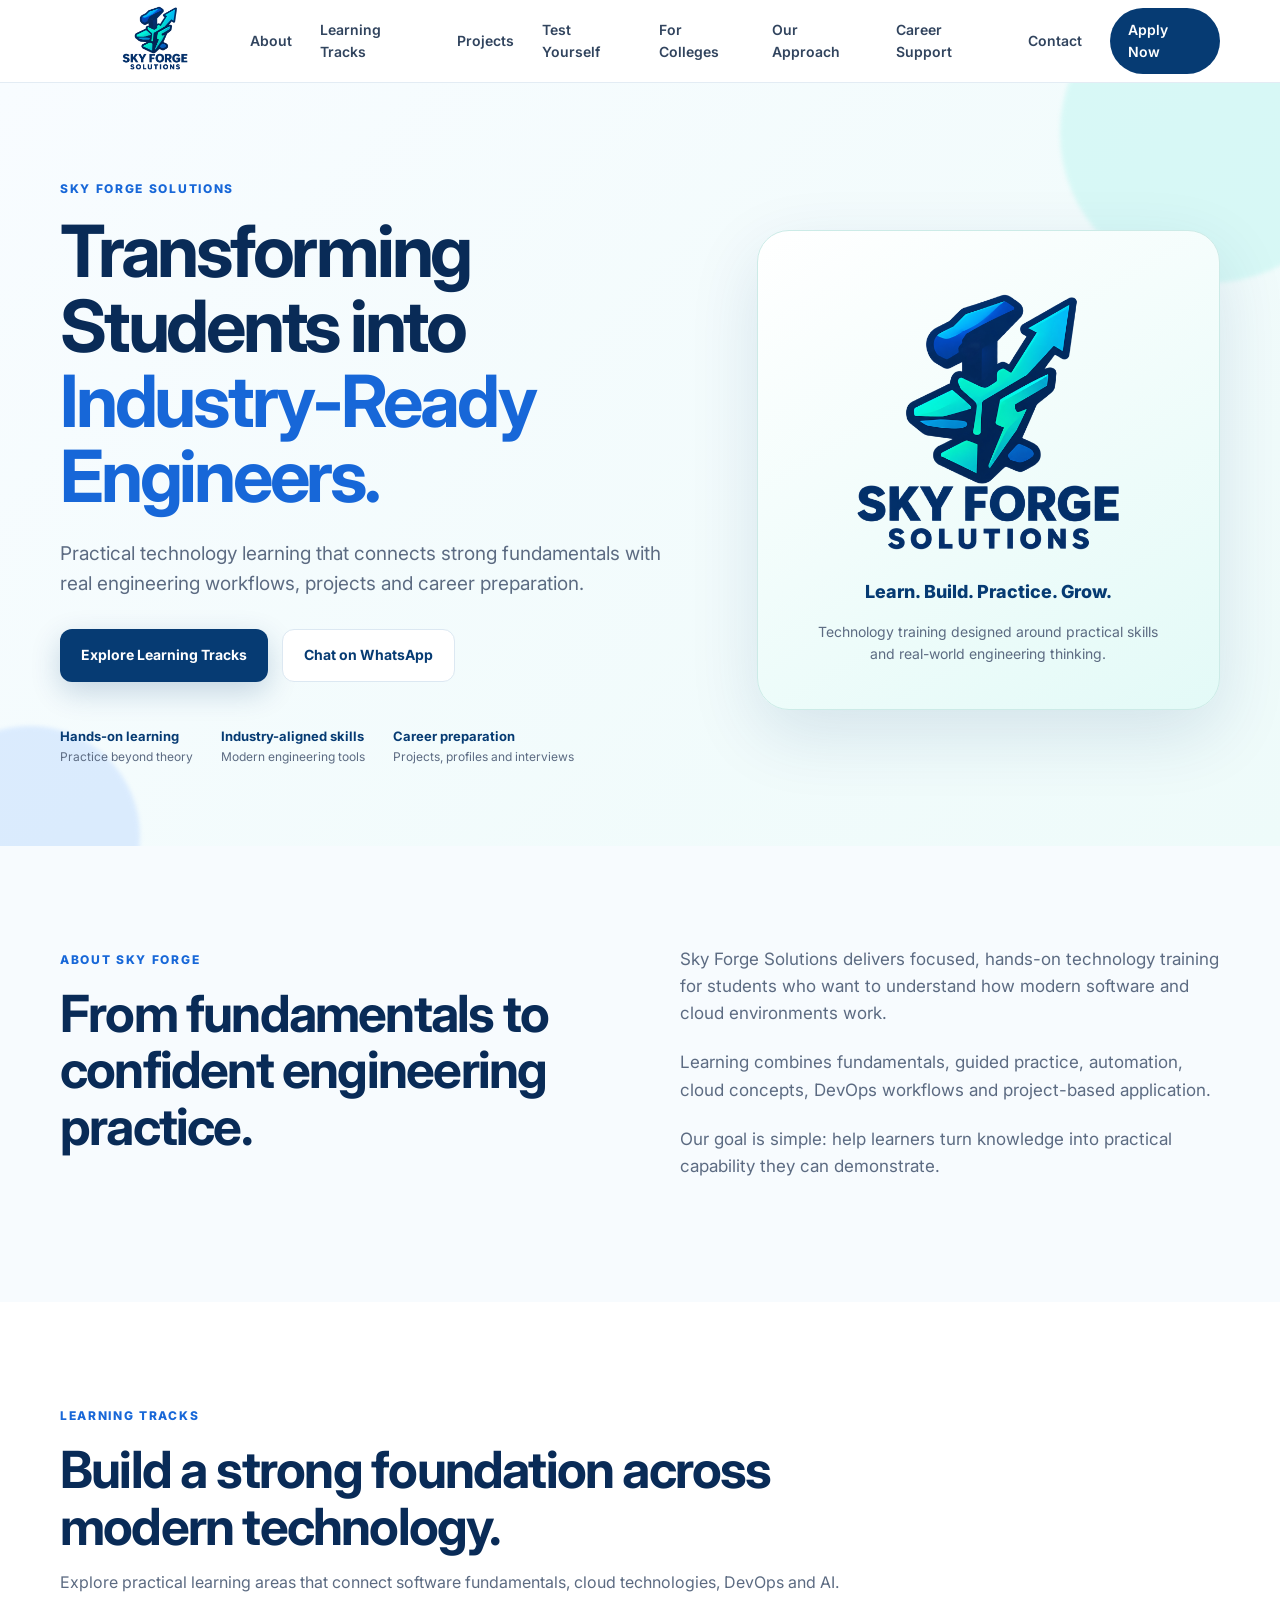
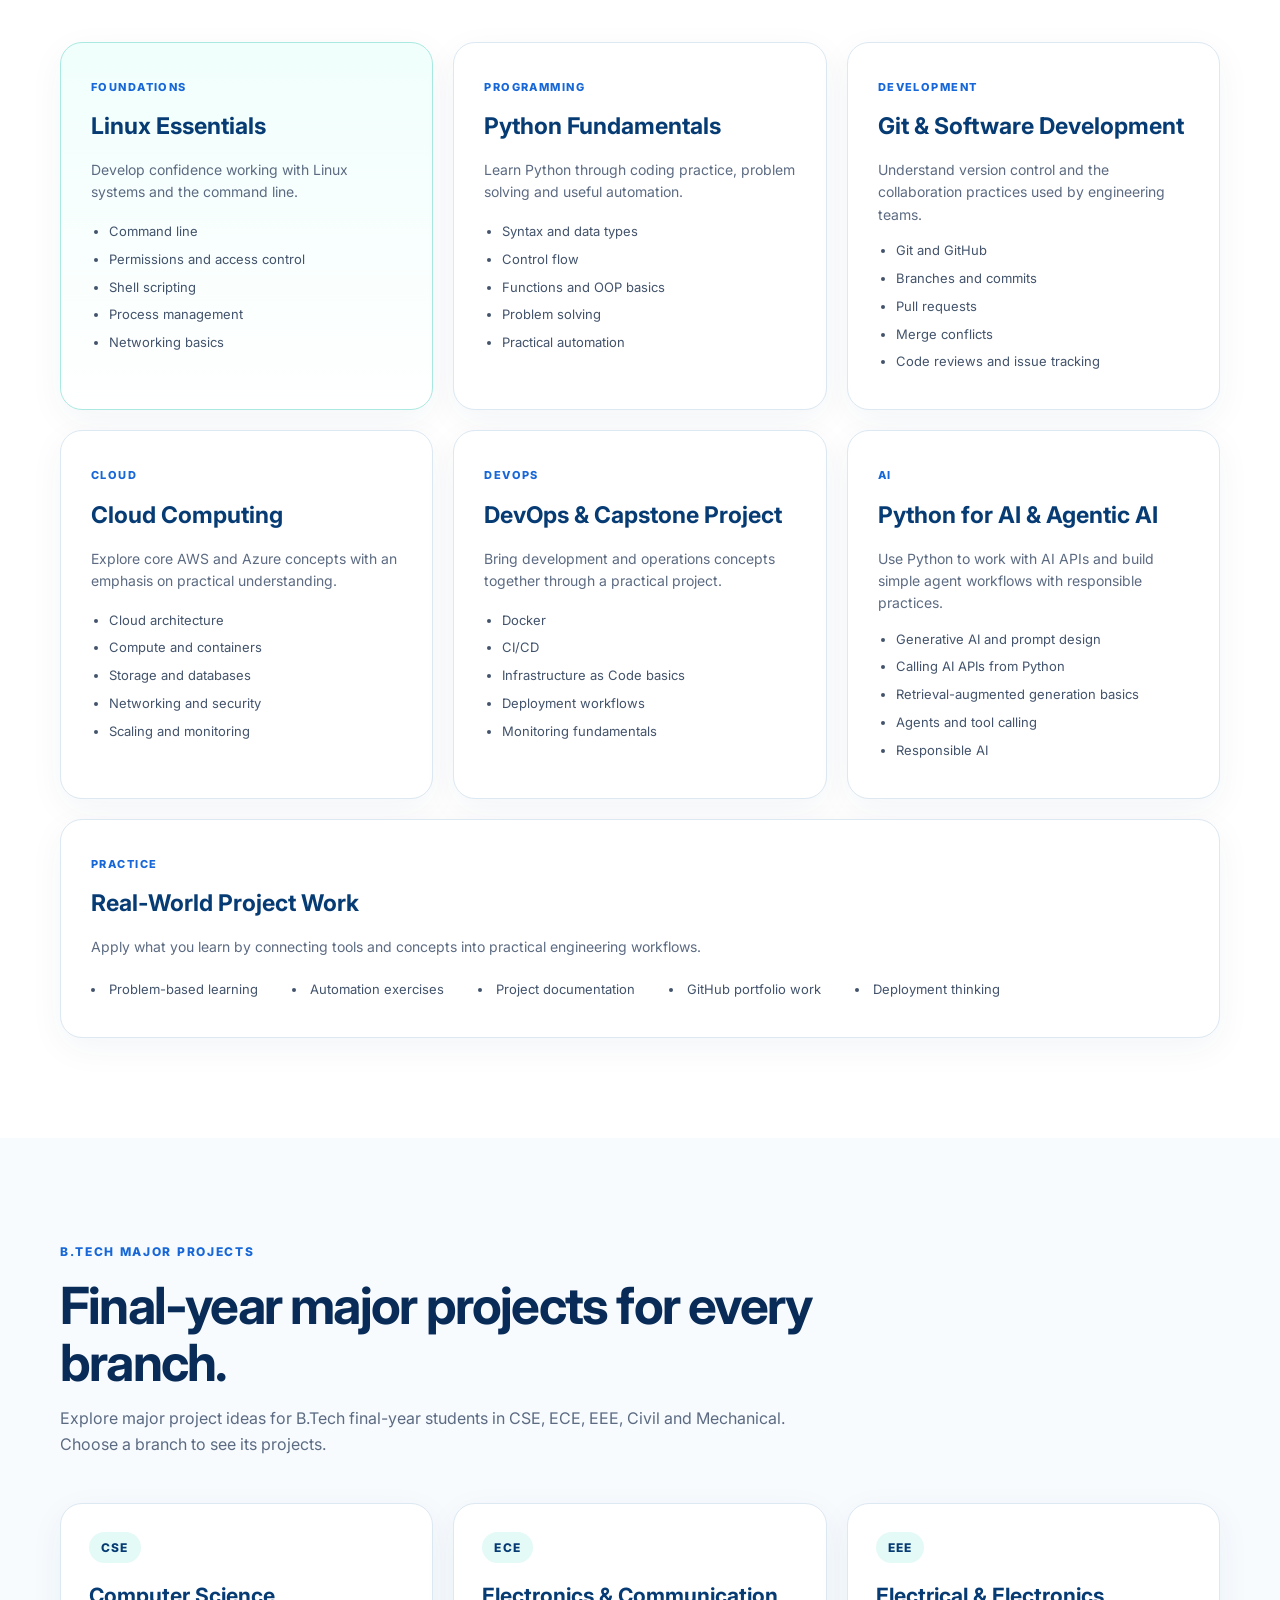
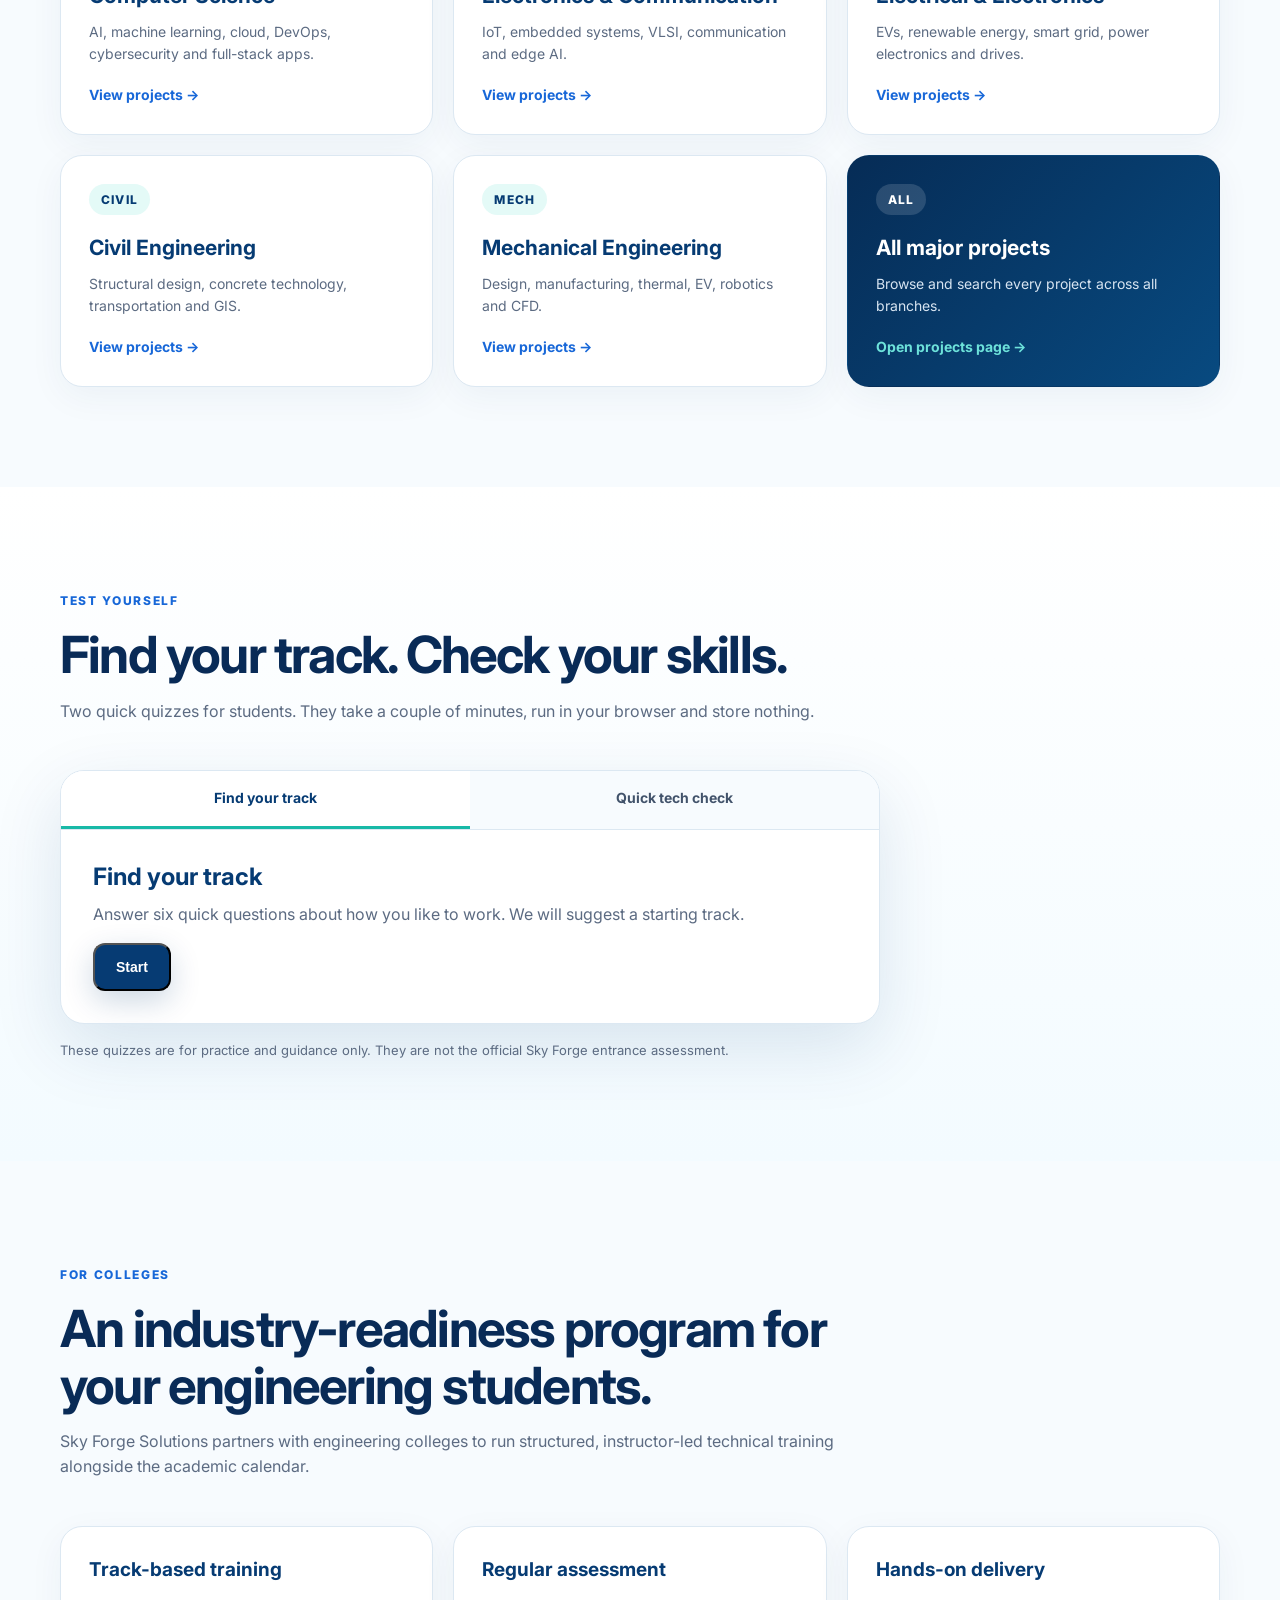
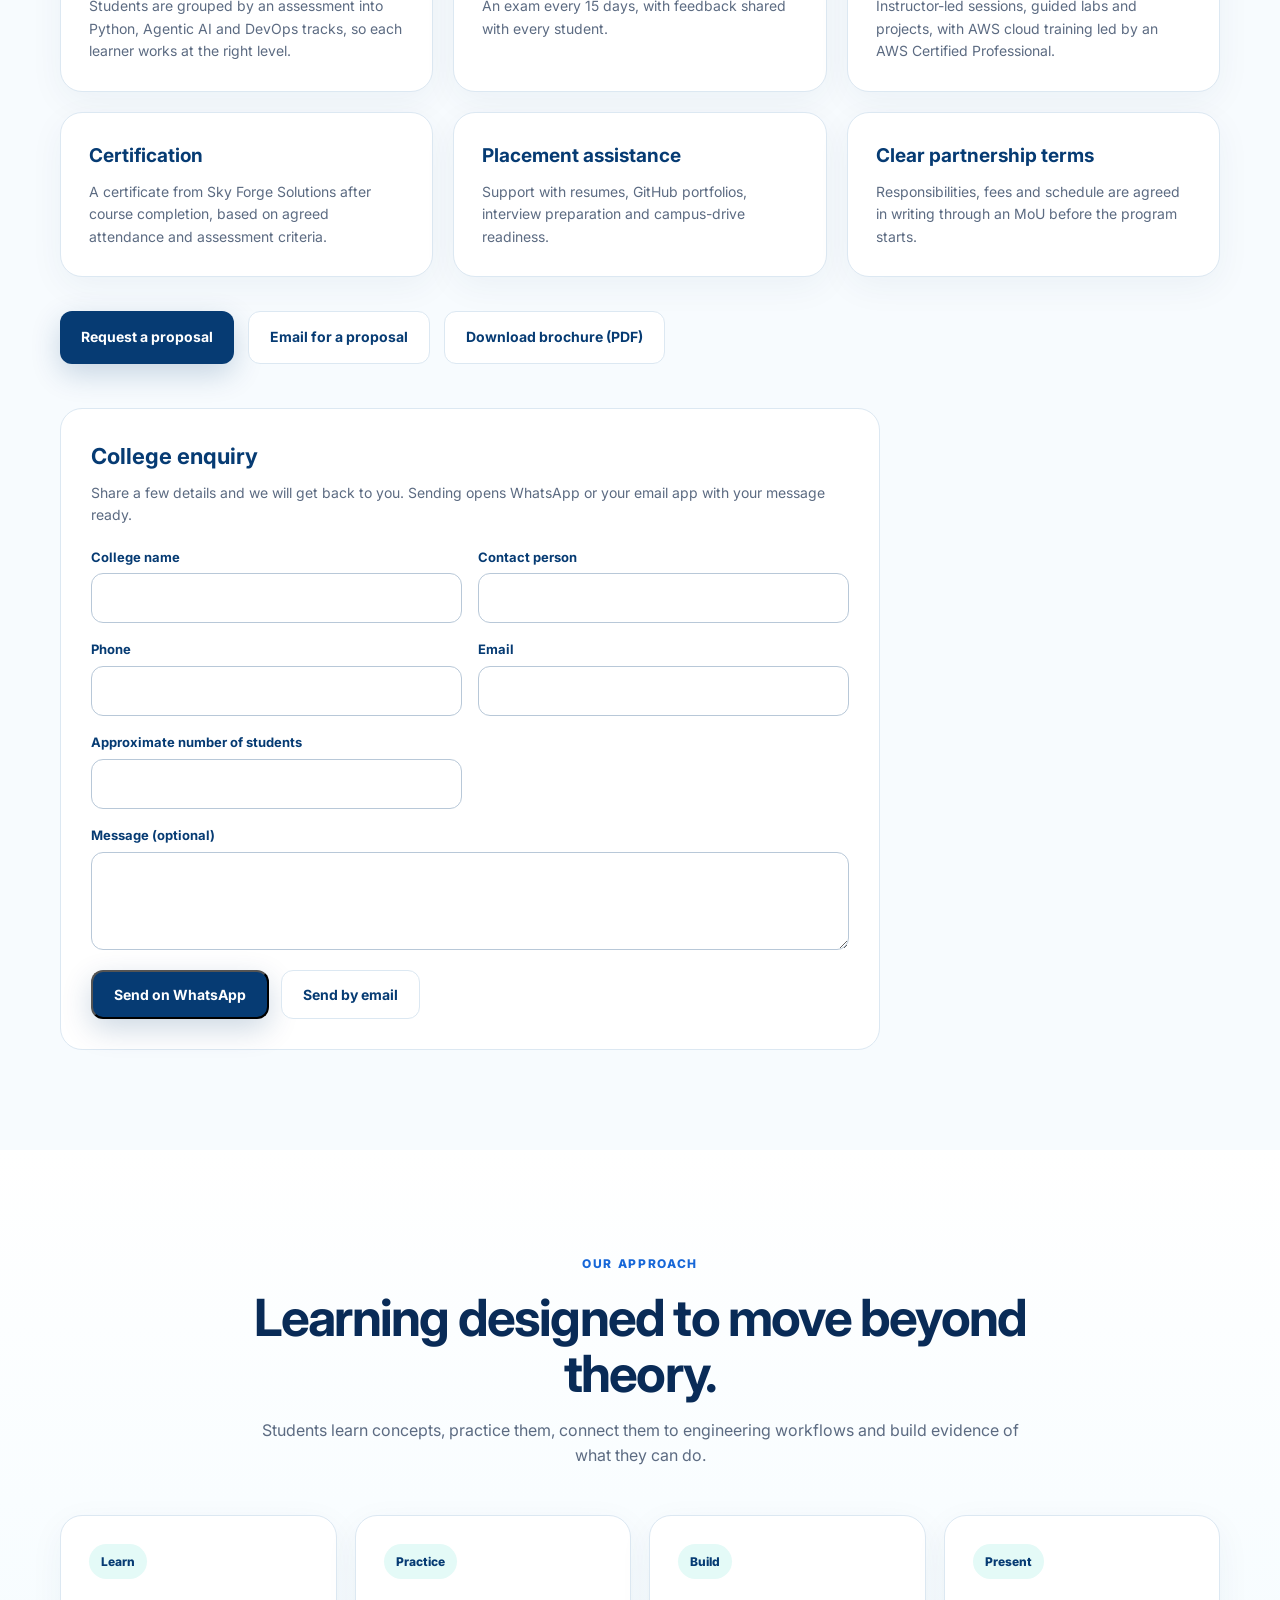
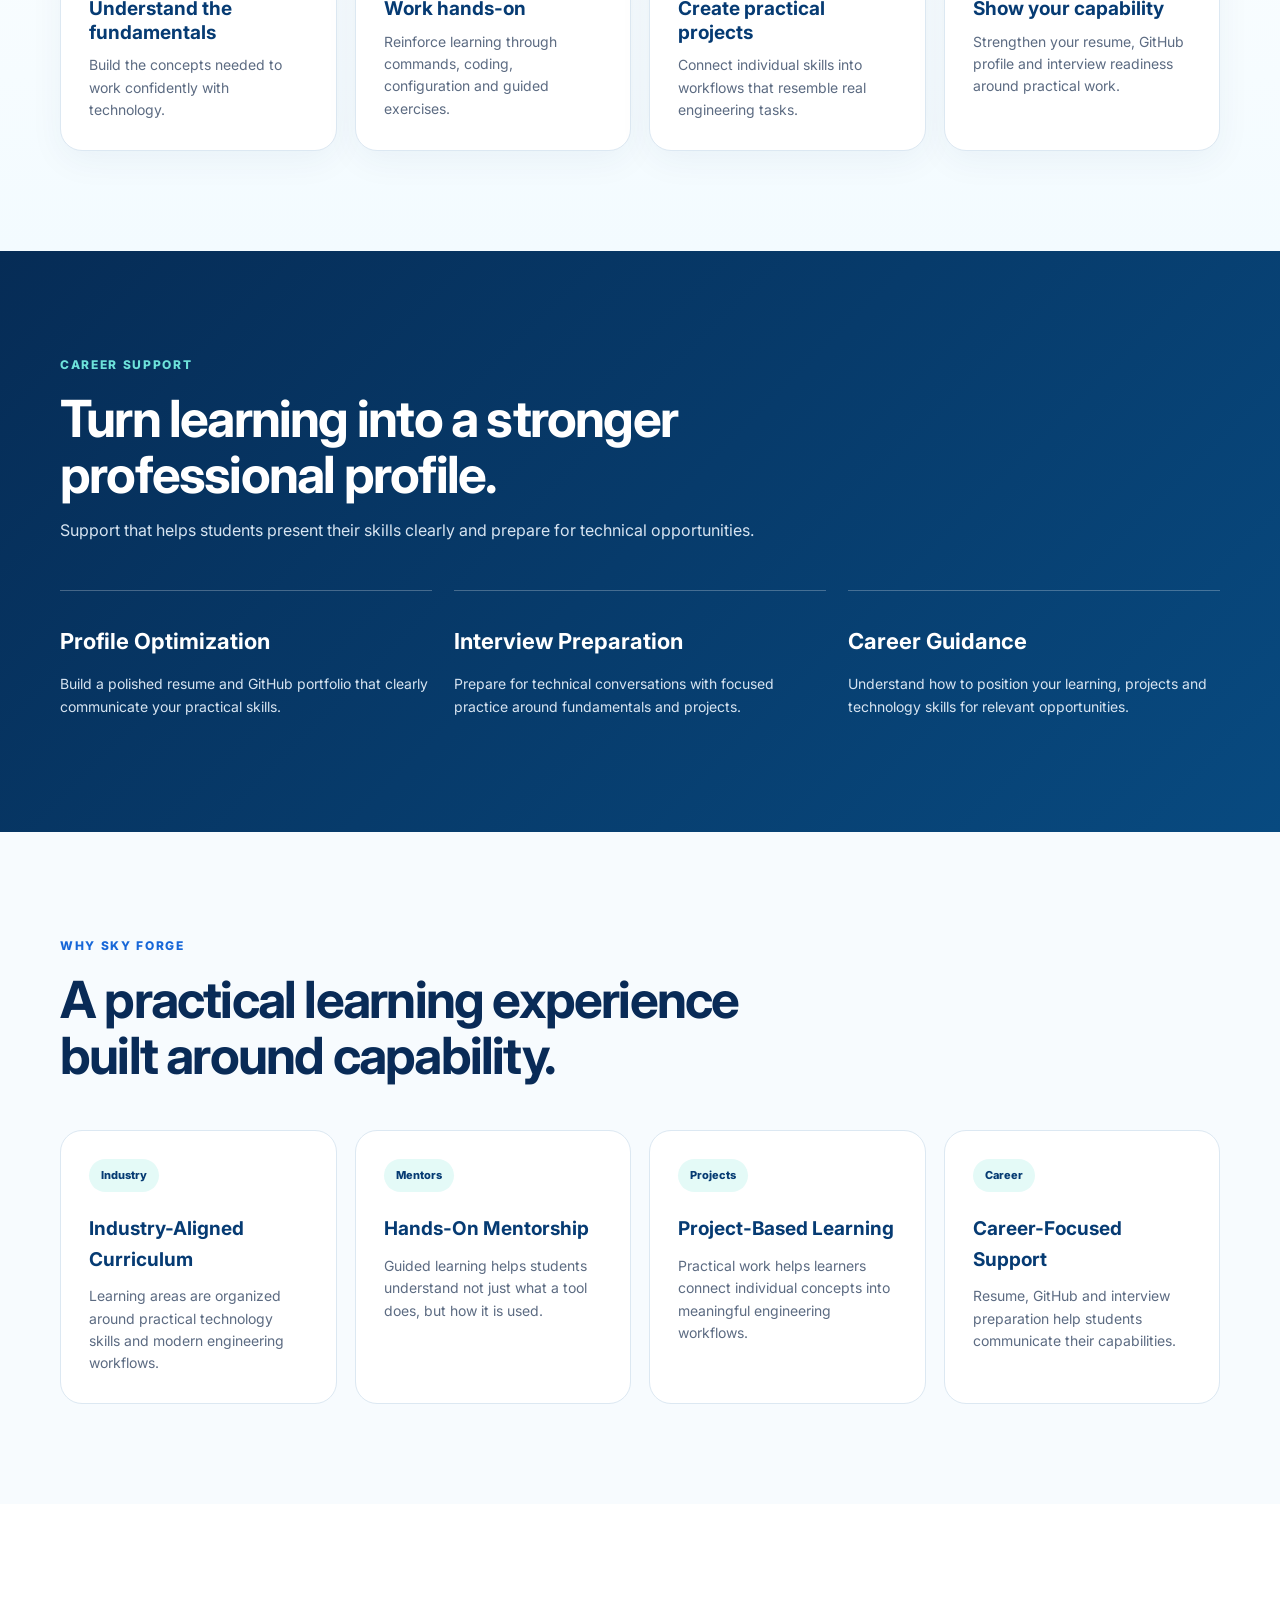
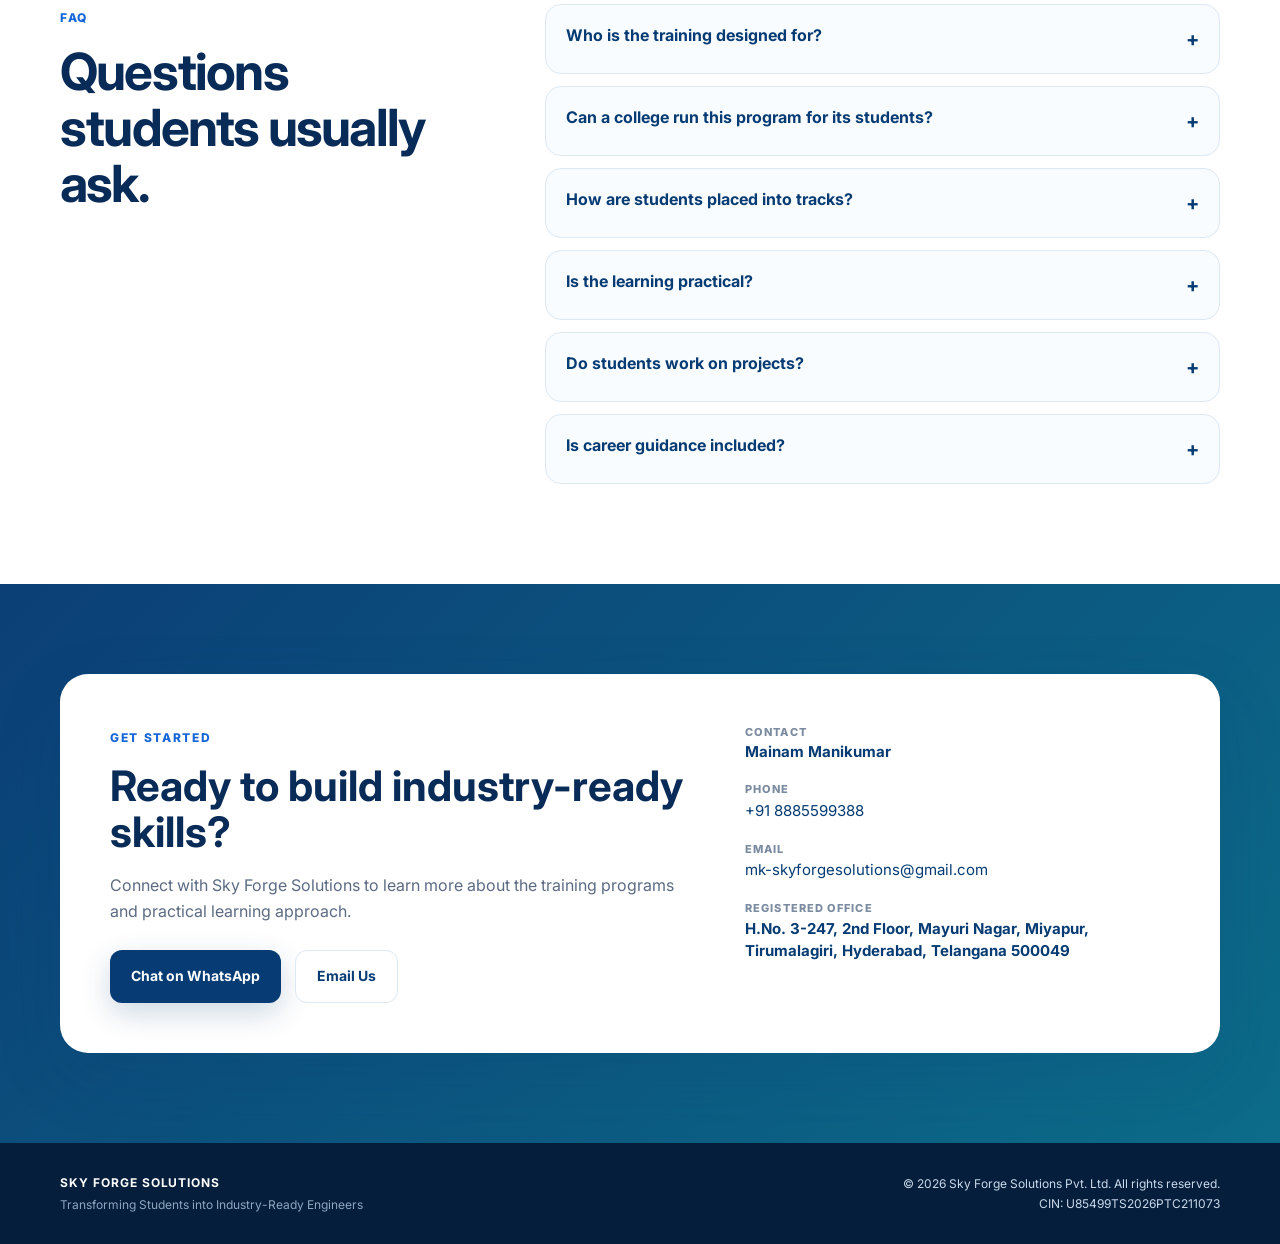
==== commit 3ade17c7: "Add Apply Now navigation link" ====
--- a/index.html
+++ b/index.html
@@ -33,7 +33,8 @@
         <a href="#colleges">For Colleges</a>
         <a href="#approach">Our Approach</a>
         <a href="#career">Career Support</a>
-        <a href="#contact" class="nav-cta">Contact</a>
+        <a href="#contact">Contact</a>
+        <a href="apply.html" class="nav-cta">Apply Now</a>
       </nav>
     </div>
   </header>
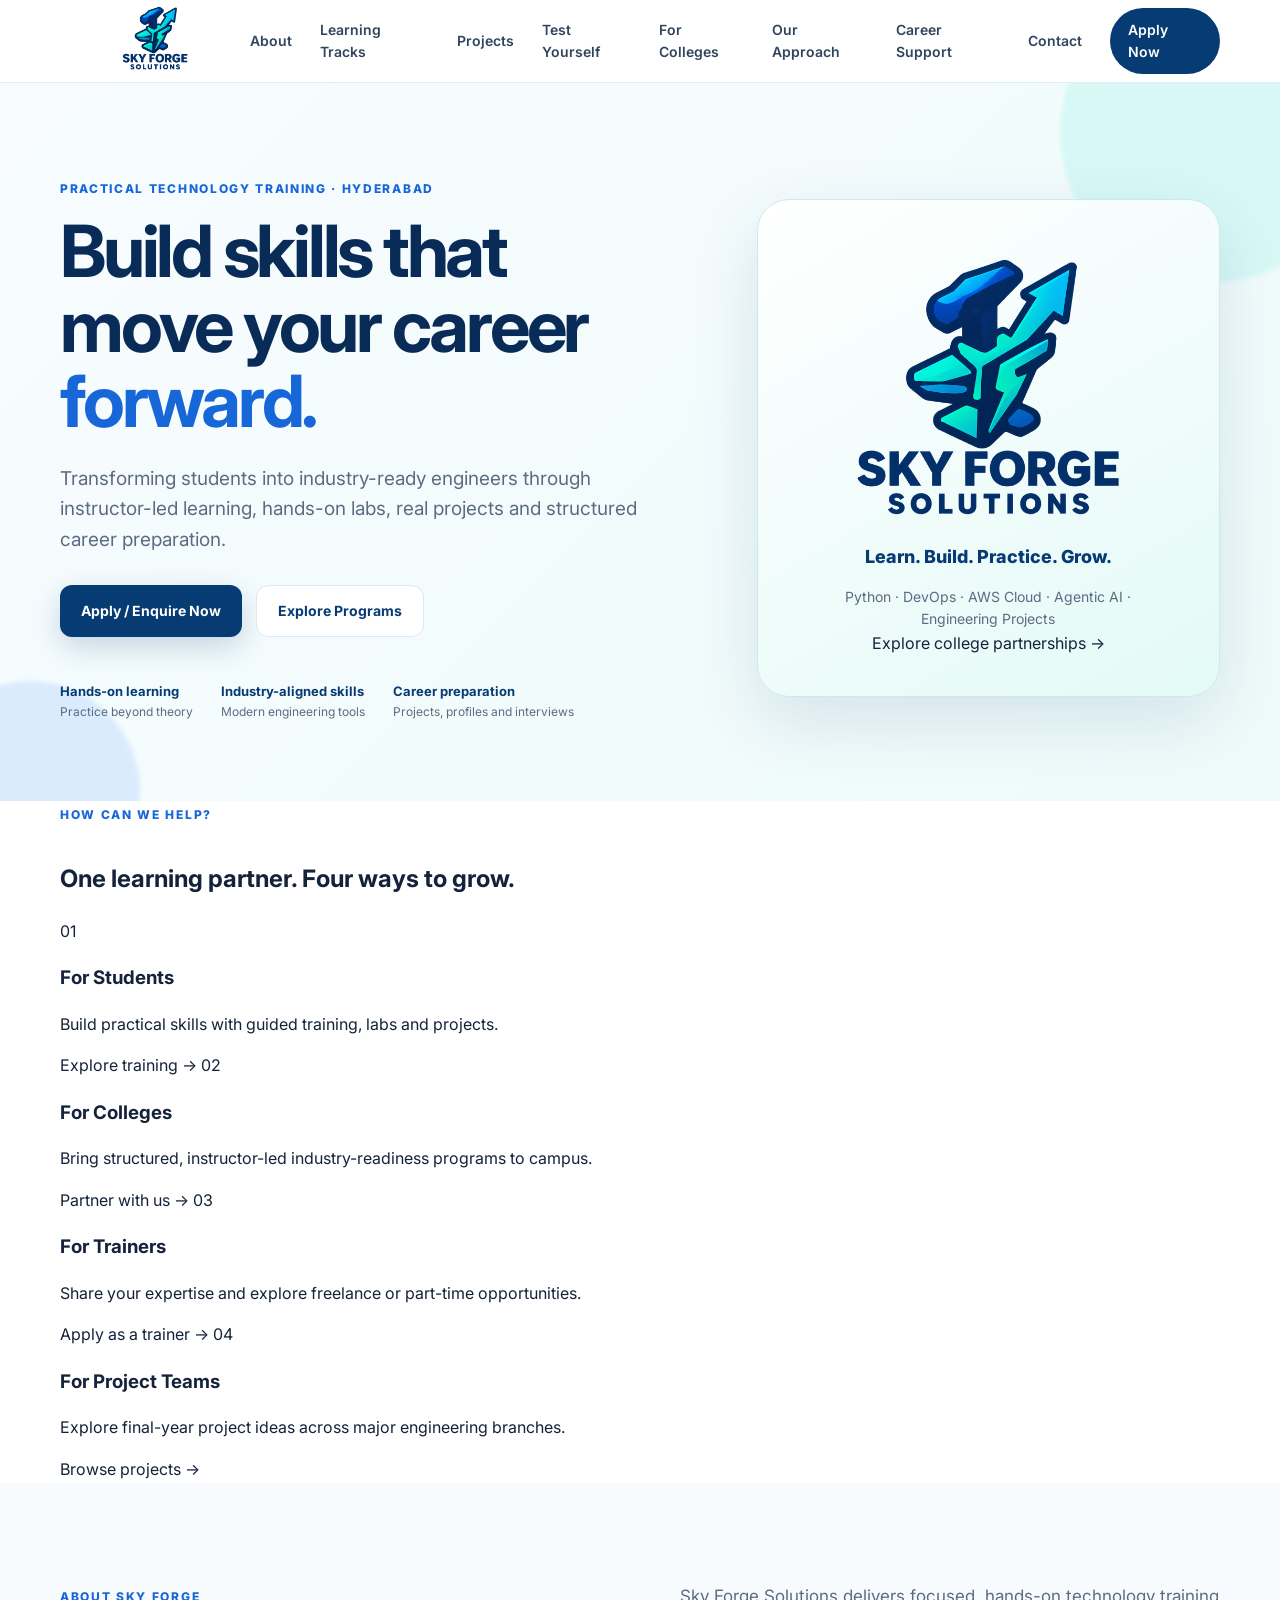
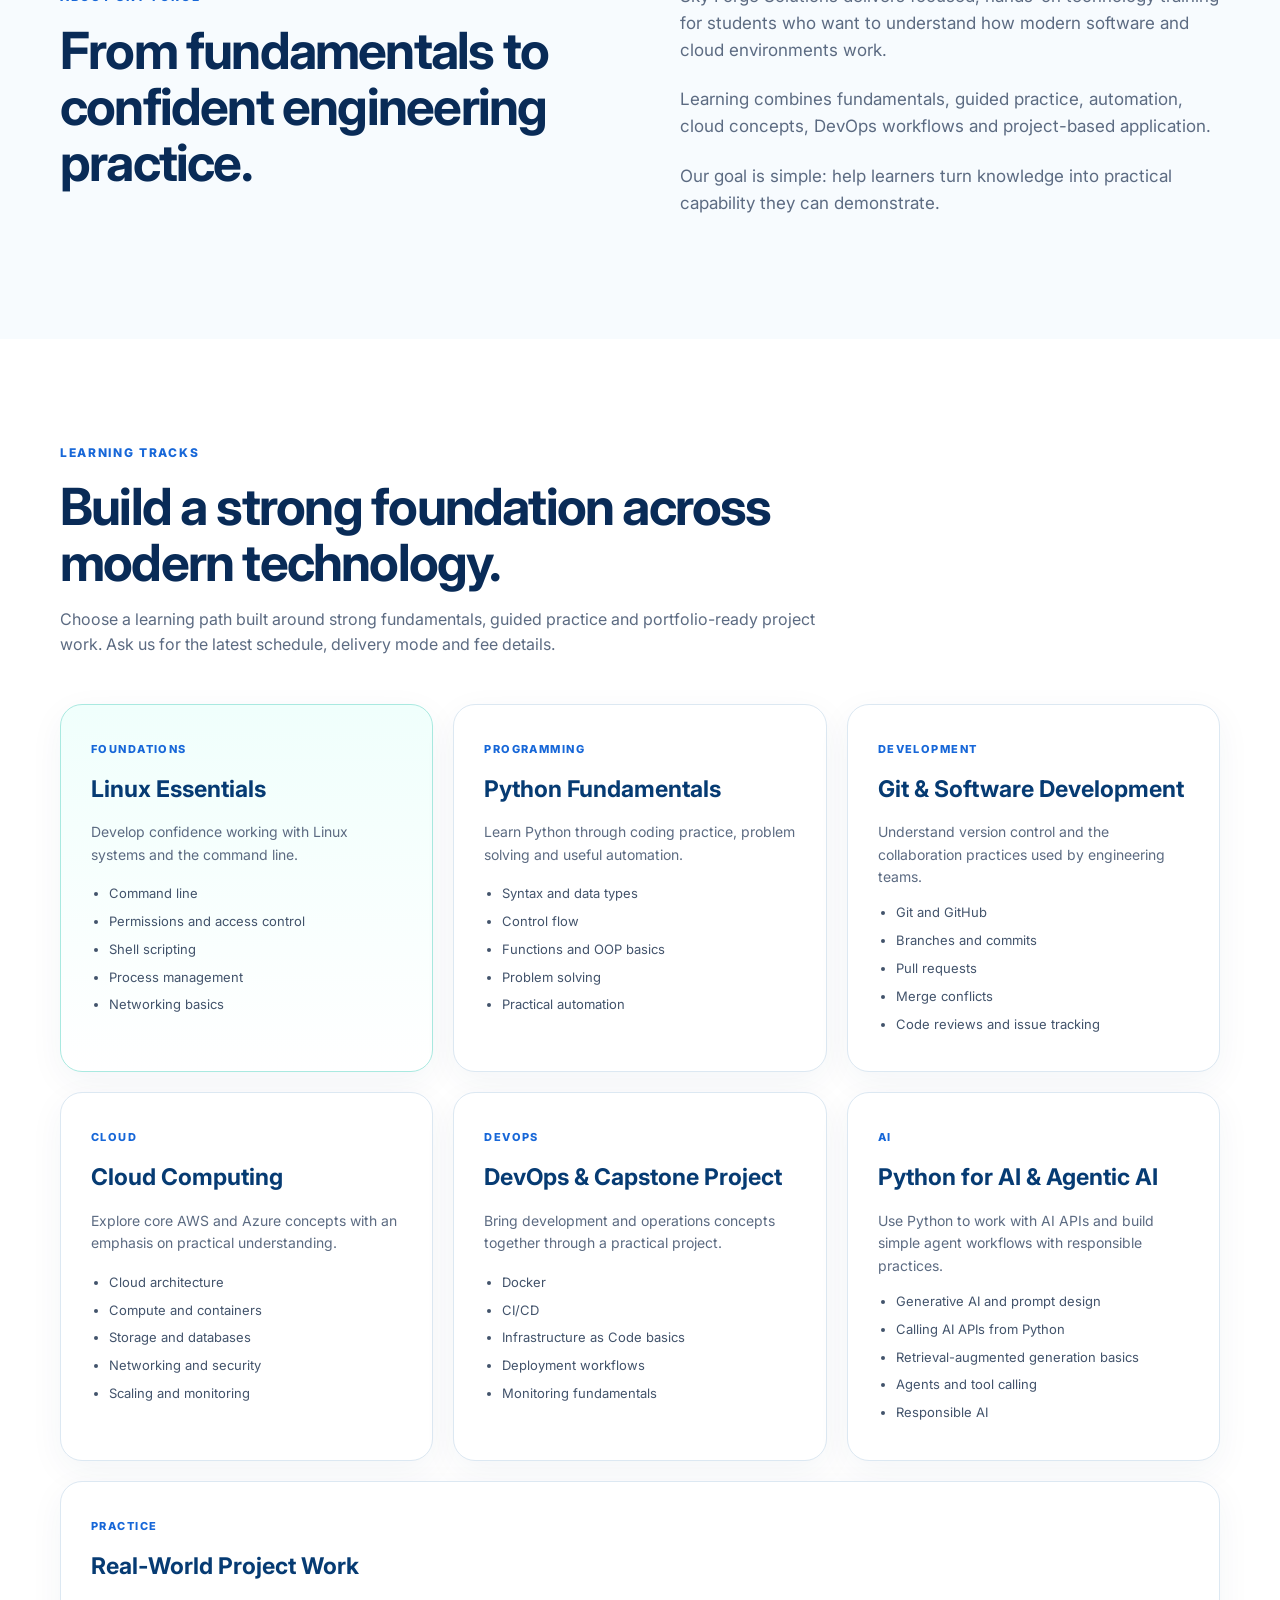
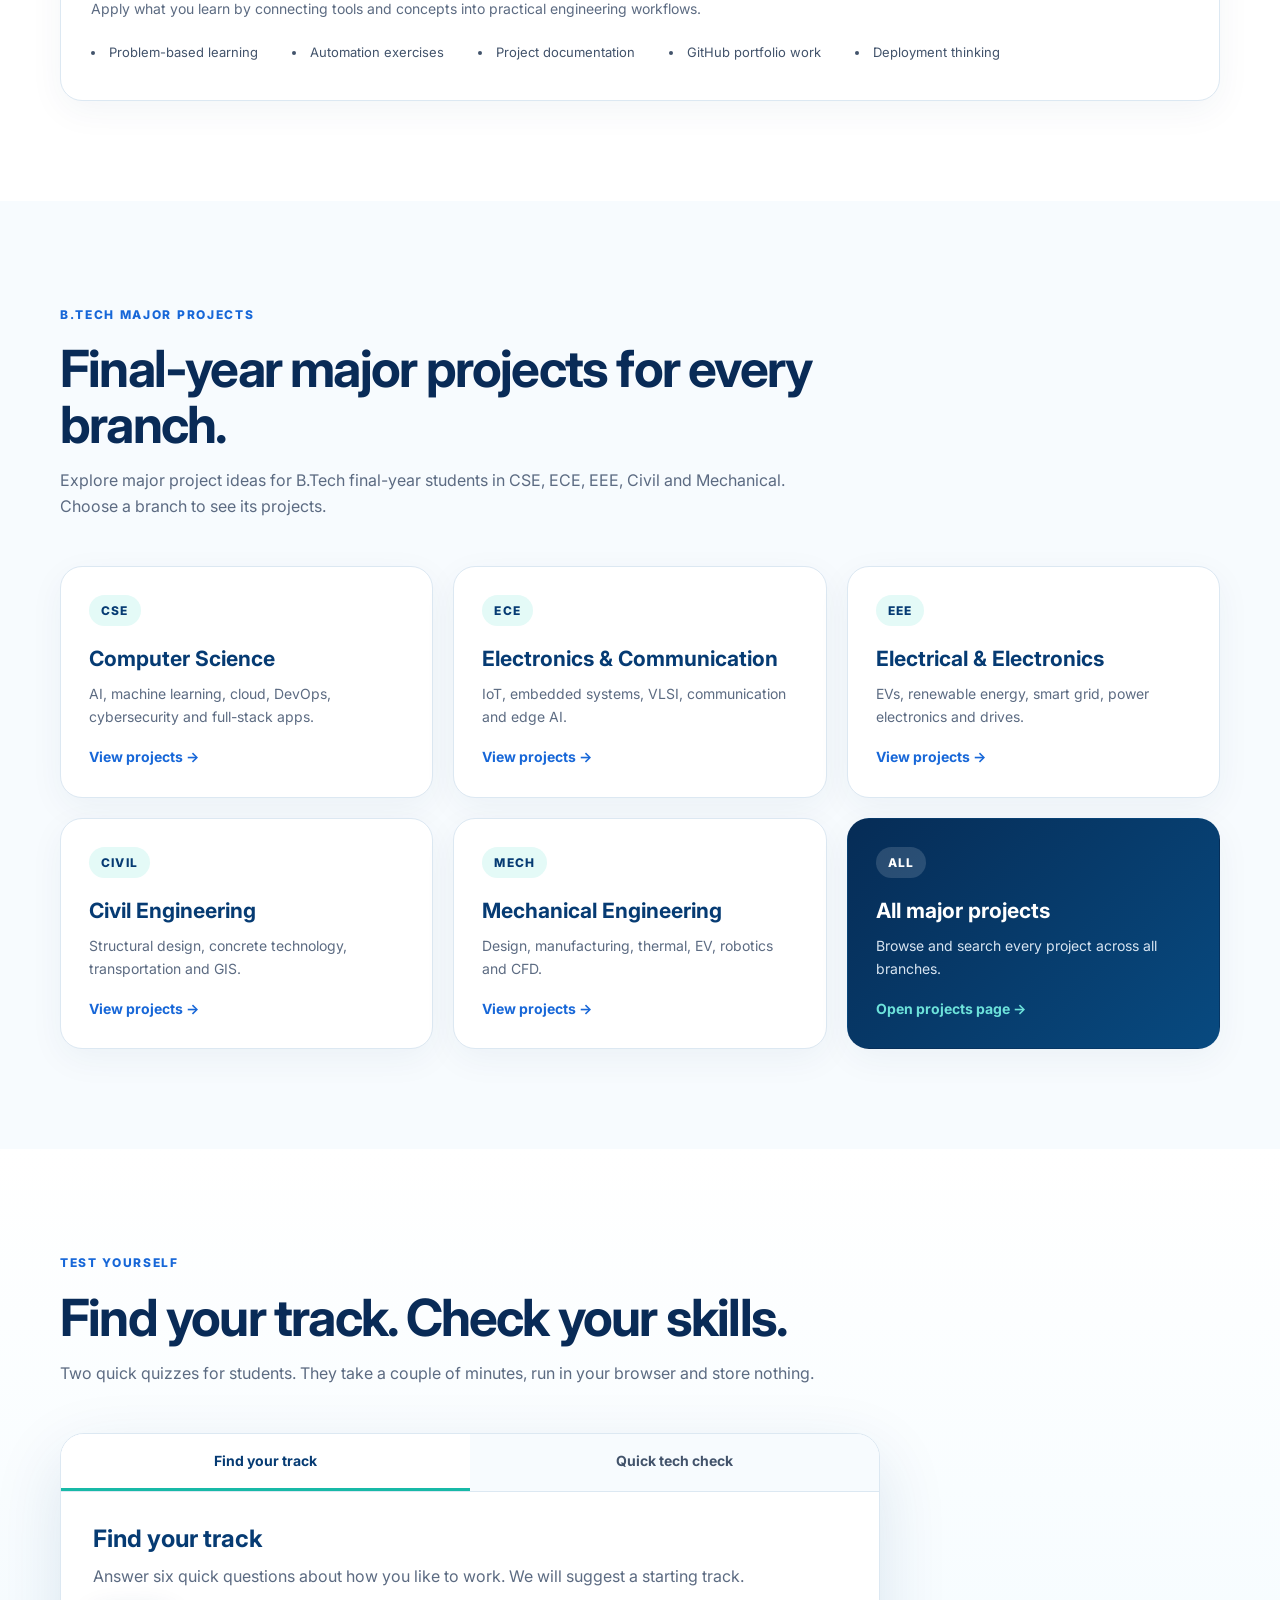
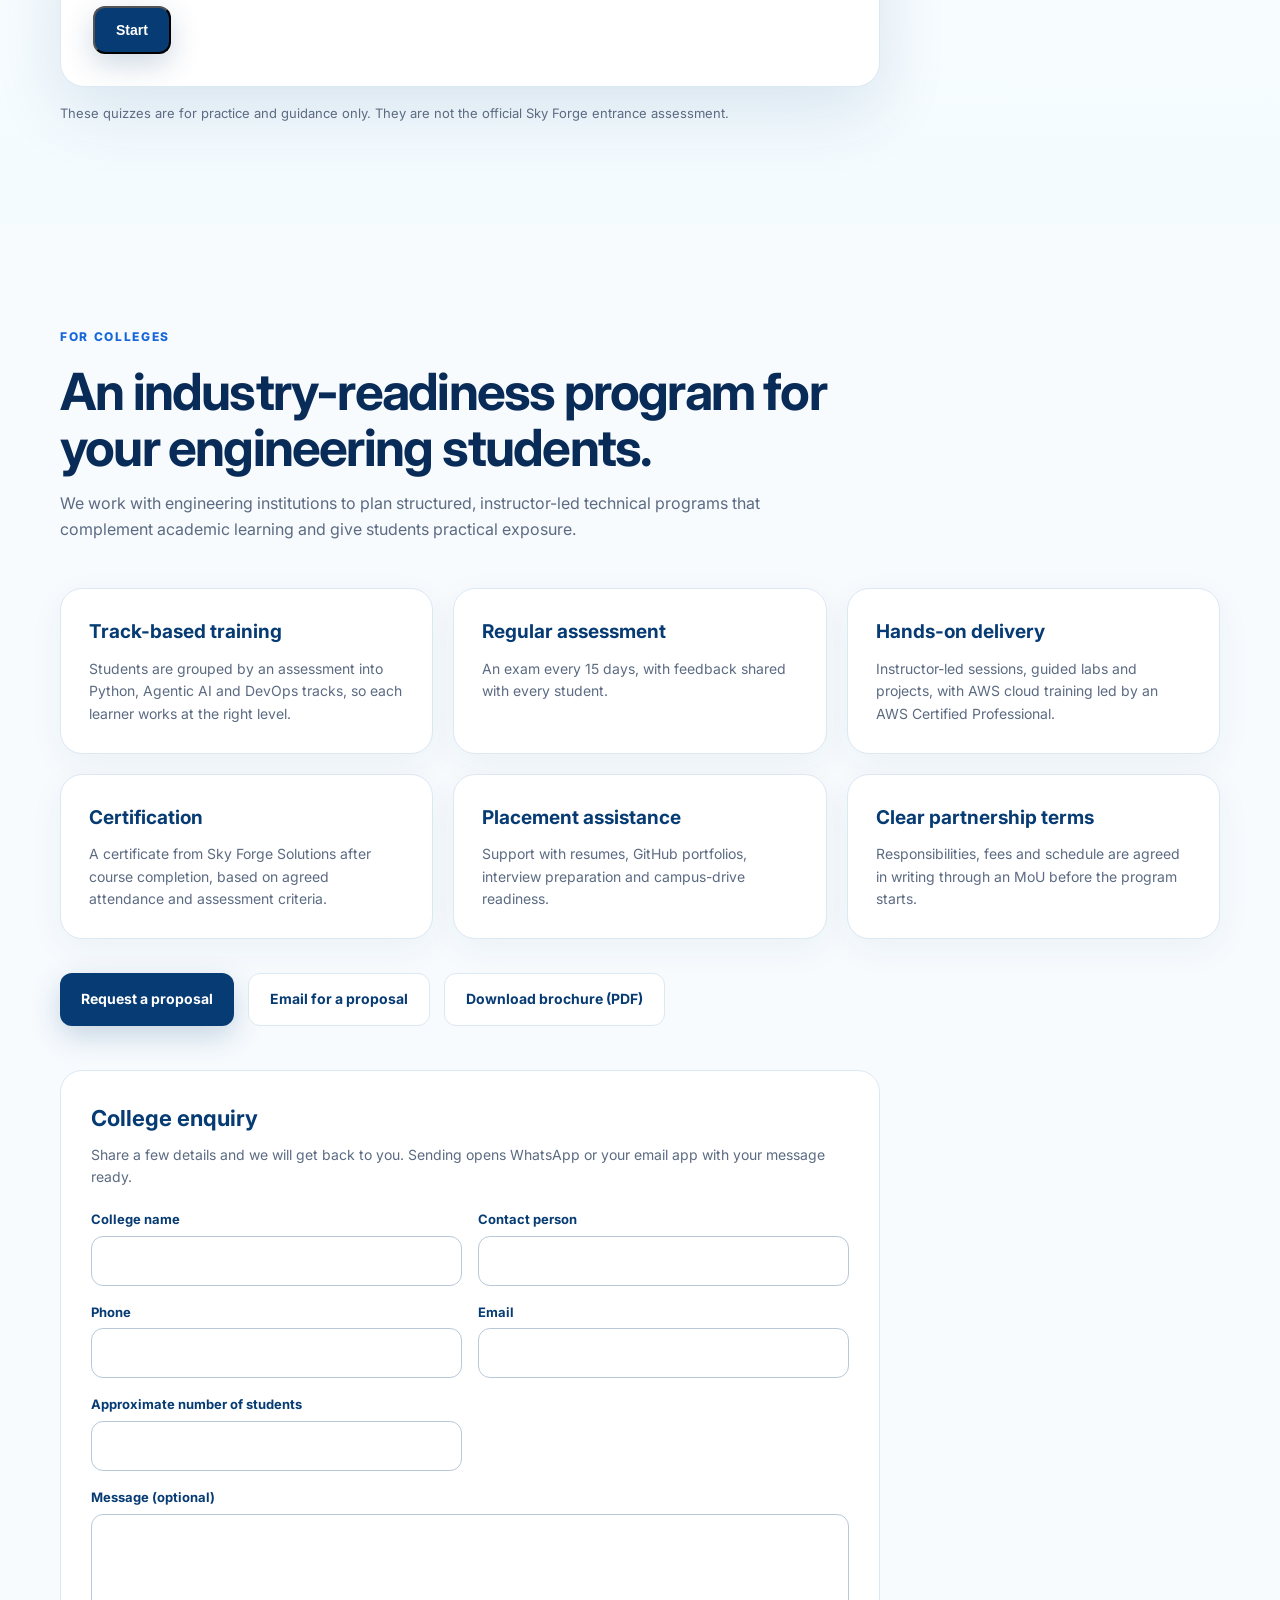
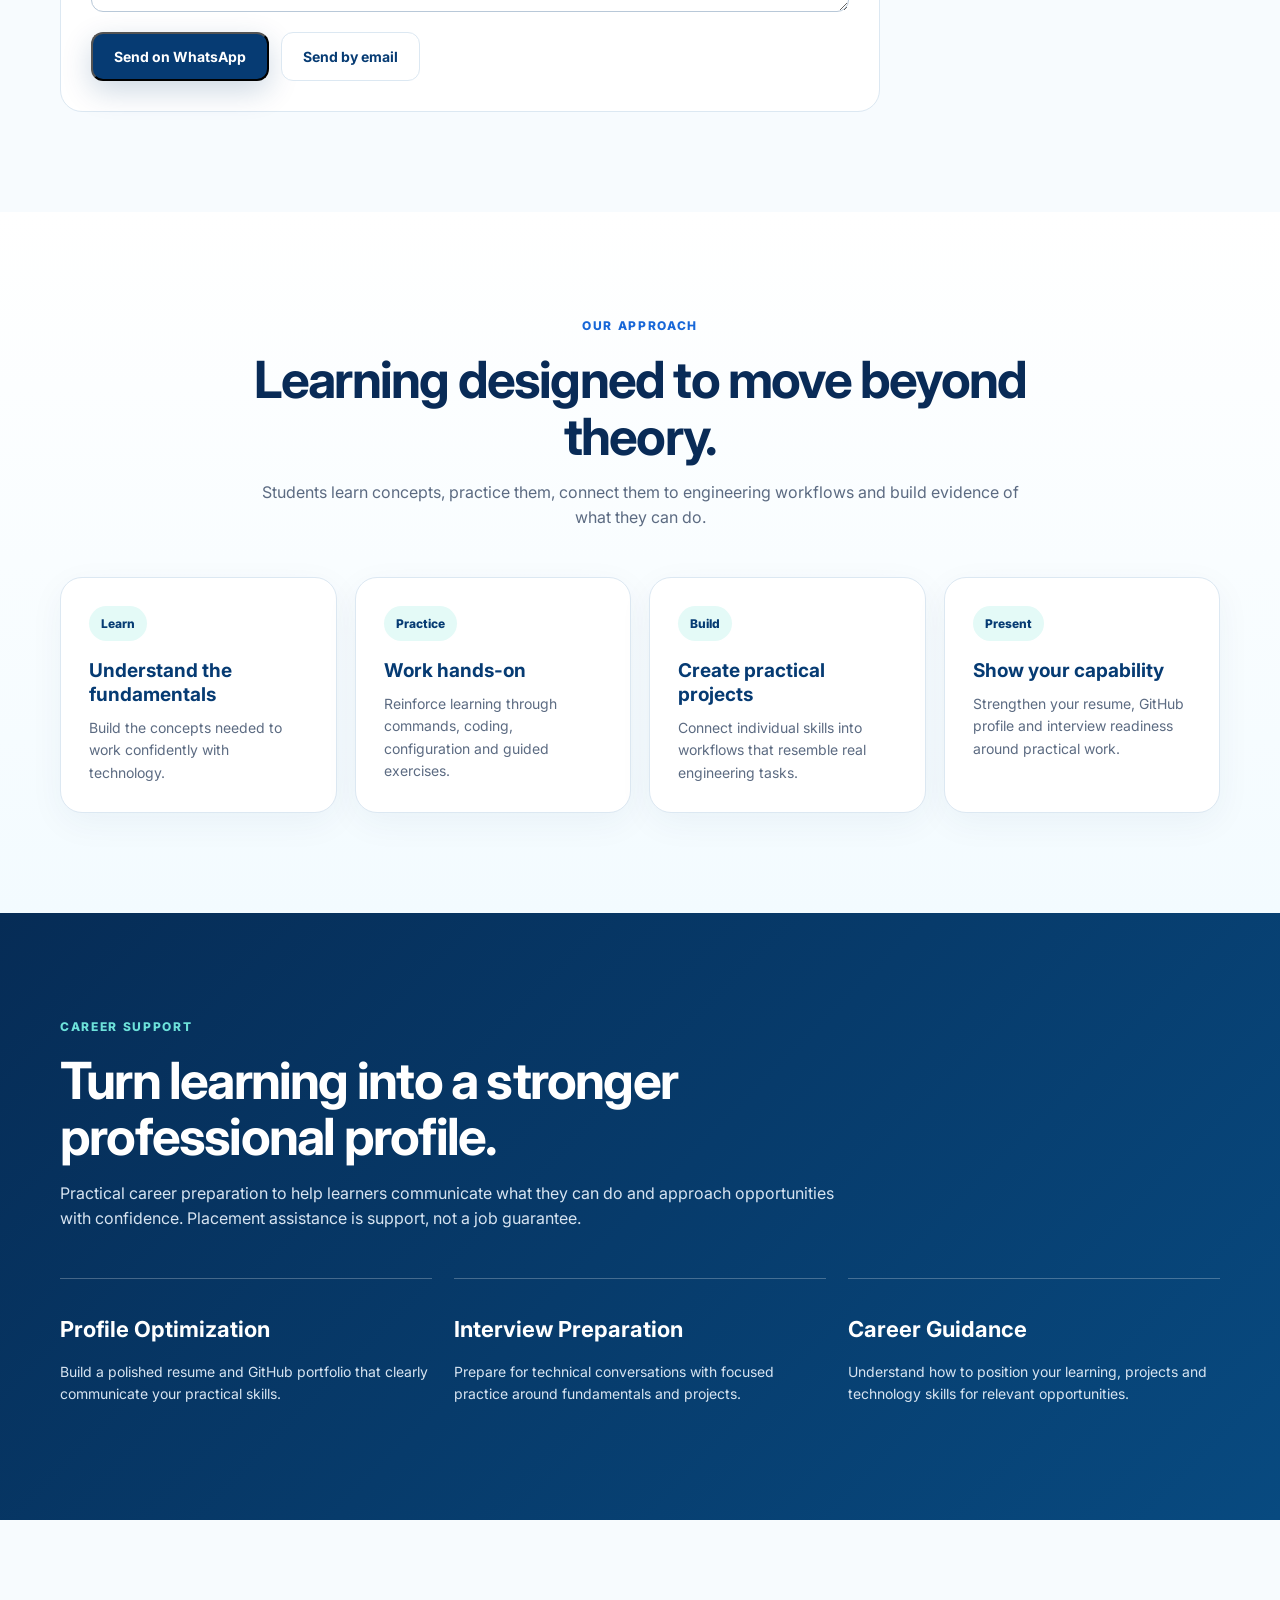
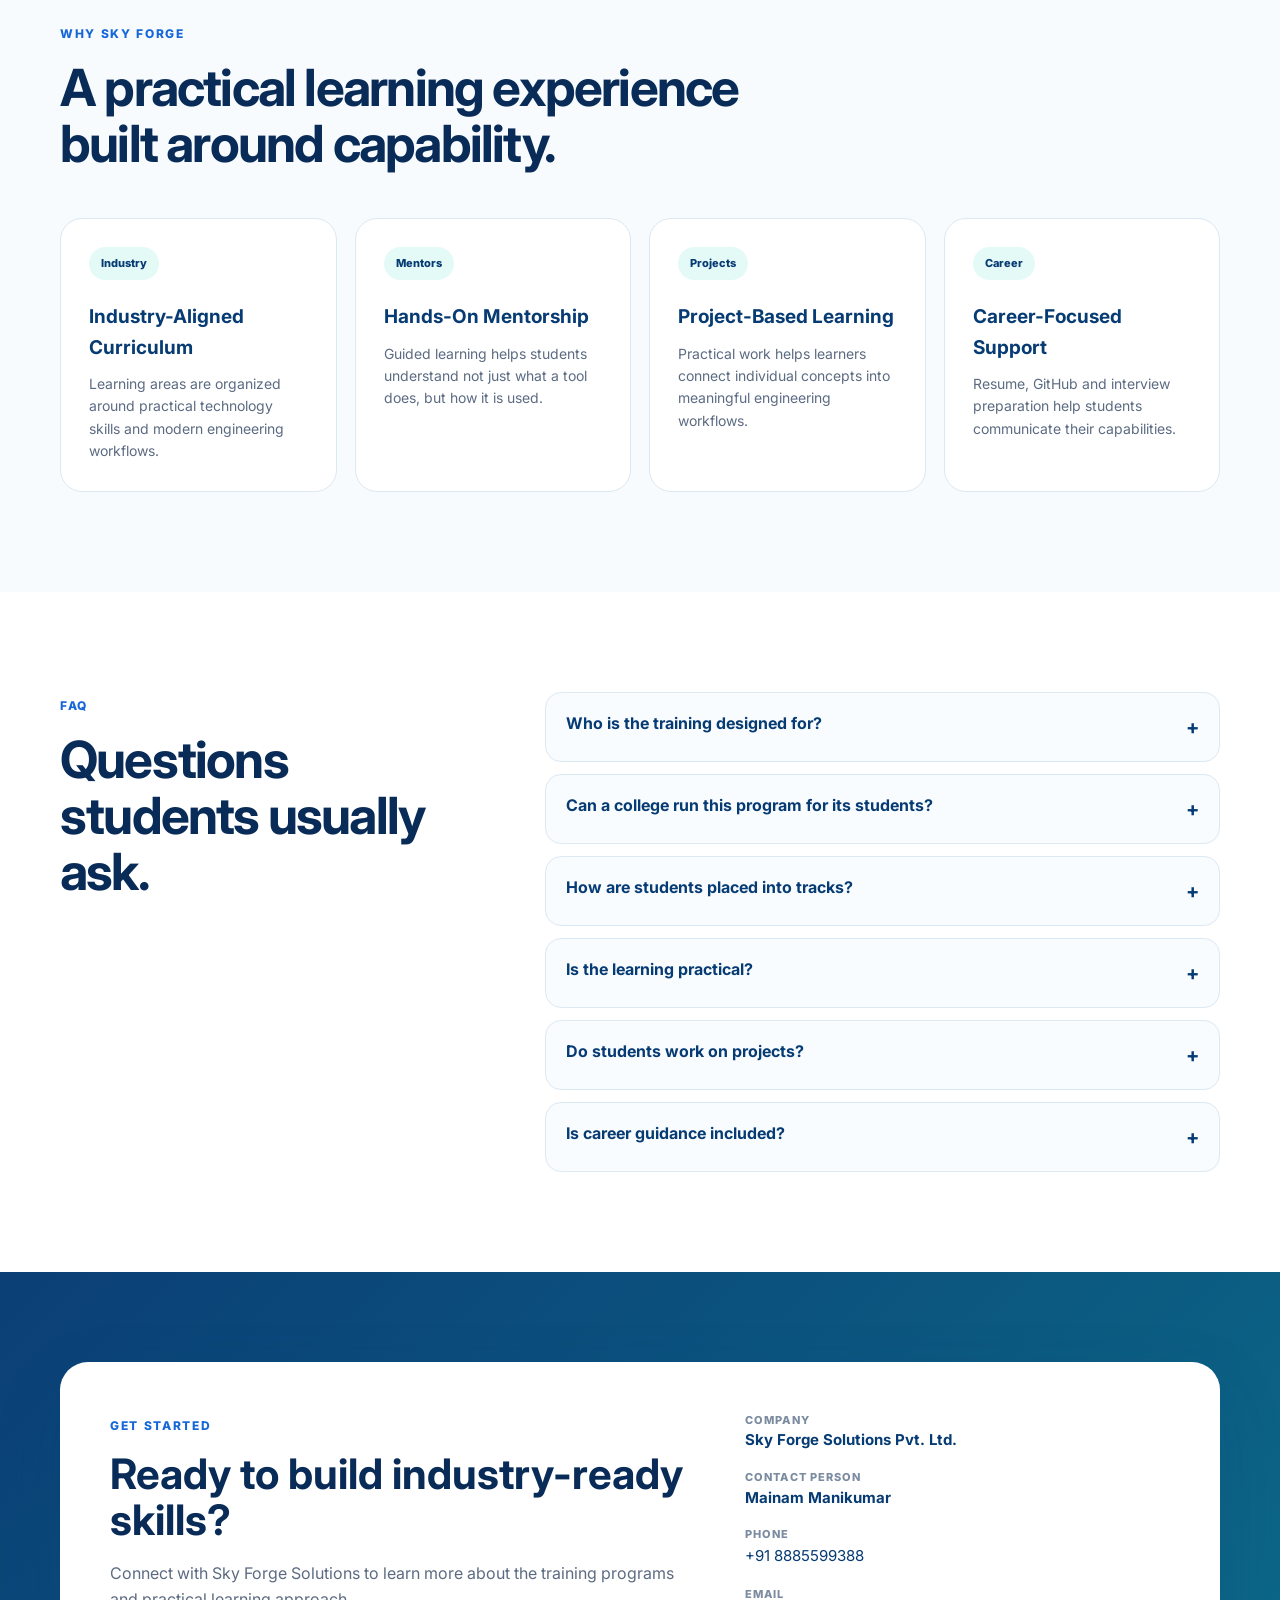
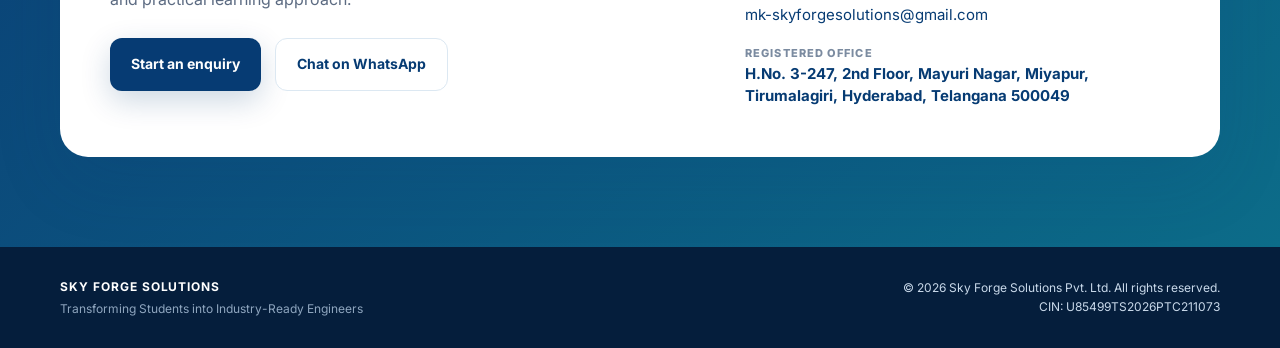
==== commit 8b95fd20: "Refresh homepage messaging and conversion paths" ====
--- a/index.html
+++ b/index.html
@@ -3,14 +3,20 @@
 <head>
   <meta charset="utf-8">
   <meta name="viewport" content="width=device-width, initial-scale=1">
-  <meta name="description" content="Sky Forge Solutions helps students build practical technology skills through hands-on learning in Linux, Python, Git, cloud computing, DevOps and Agentic AI. Programs for engineering colleges and students in Hyderabad.">
-  <link rel="canonical" href="https://skyforgesolutions.org/">
+  <meta name="description" content="Build job-relevant technology skills with Sky Forge Solutions. Hands-on Python, DevOps, AWS cloud, Agentic AI training, B.Tech projects and college programs in Hyderabad.">
+  <meta name="robots" content="index,follow">
+  <meta name="author" content="Sky Forge Solutions Pvt. Ltd.">
+  <meta property="og:locale" content="en_IN">
+  <meta name="twitter:title" content="Sky Forge Solutions | Practical Technology Training">
+  <meta name="twitter:description" content="Hands-on Python, DevOps, AWS cloud, Agentic AI training and engineering projects.">
+  <meta name="twitter:image" content="https://skyforge-solutions.com/assets/sky-forge-logo.png">
+  <link rel="canonical" href="https://skyforge-solutions.com/">
   <meta property="og:type" content="website">
   <meta property="og:site_name" content="Sky Forge Solutions">
   <meta property="og:title" content="Sky Forge Solutions | Industry-Ready Technology Training">
   <meta property="og:description" content="Hands-on Python, Agentic AI, cloud and DevOps training for engineering students and colleges.">
-  <meta property="og:url" content="https://skyforgesolutions.org/">
-  <meta property="og:image" content="https://skyforgesolutions.org/assets/sky-forge-logo.png">
+  <meta property="og:url" content="https://skyforge-solutions.com/">
+  <meta property="og:image" content="https://skyforge-solutions.com/assets/sky-forge-logo.png">
   <meta name="twitter:card" content="summary">
   <meta name="theme-color" content="#063b73">
   <title>Sky Forge Solutions | Industry-Ready Technology Training</title>
@@ -44,12 +50,12 @@
       <div class="hero-glow glow-one"></div><div class="hero-glow glow-two"></div>
       <div class="container hero-grid">
         <div class="hero-copy">
-          <span class="eyebrow">SKY FORGE SOLUTIONS</span>
-          <h1>Transforming Students into <span>Industry-Ready Engineers.</span></h1>
-          <p class="hero-text">Practical technology learning that connects strong fundamentals with real engineering workflows, projects and career preparation.</p>
+          <span class="eyebrow">PRACTICAL TECHNOLOGY TRAINING · HYDERABAD</span>
+          <h1>Build skills that move your career <span>forward.</span></h1>
+          <p class="hero-text">Transforming students into industry-ready engineers through instructor-led learning, hands-on labs, real projects and structured career preparation.</p>
           <div class="hero-actions">
-            <a class="btn btn-primary" href="#programs">Explore Learning Tracks</a>
-            <a class="btn btn-secondary" href="https://wa.me/918885599388?text=Hi%20Sky%20Forge%20Solutions,%20I%20would%20like%20to%20know%20more%20about%20your%20training%20programs." target="_blank" rel="noopener">Chat on WhatsApp</a>
+            <a class="btn btn-primary" href="apply.html">Apply / Enquire Now</a>
+            <a class="btn btn-secondary" href="#programs">Explore Programs</a>
           </div>
           <div class="hero-points">
             <div><strong>Hands-on learning</strong><span>Practice beyond theory</span></div>
@@ -60,7 +66,20 @@
         <div class="hero-card">
           <img src="assets/sky-forge-logo.png" alt="Sky Forge Solutions">
           <div class="hero-card-caption">Learn. Build. Practice. Grow.</div>
-          <p>Technology training designed around practical skills and real-world engineering thinking.</p>
+          <p>Python · DevOps · AWS Cloud · Agentic AI · Engineering Projects</p>
+          <a class="hero-card-link" href="#colleges">Explore college partnerships →</a>
+        </div>
+      </div>
+    </section>
+
+    <section class="audience-section" aria-label="Explore Sky Forge Solutions services">
+      <div class="container">
+        <div class="audience-heading"><span class="eyebrow">HOW CAN WE HELP?</span><h2>One learning partner. Four ways to grow.</h2></div>
+        <div class="audience-grid">
+          <a class="audience-card" href="#programs"><span class="audience-icon">01</span><h3>For Students</h3><p>Build practical skills with guided training, labs and projects.</p><span>Explore training →</span></a>
+          <a class="audience-card" href="#colleges"><span class="audience-icon">02</span><h3>For Colleges</h3><p>Bring structured, instructor-led industry-readiness programs to campus.</p><span>Partner with us →</span></a>
+          <a class="audience-card" href="apply.html"><span class="audience-icon">03</span><h3>For Trainers</h3><p>Share your expertise and explore freelance or part-time opportunities.</p><span>Apply as a trainer →</span></a>
+          <a class="audience-card" href="projects.html"><span class="audience-icon">04</span><h3>For Project Teams</h3><p>Explore final-year project ideas across major engineering branches.</p><span>Browse projects →</span></a>
         </div>
       </div>
     </section>
@@ -84,7 +103,7 @@
         <div class="section-heading">
           <span class="eyebrow">LEARNING TRACKS</span>
           <h2>Build a strong foundation across modern technology.</h2>
-          <p>Explore practical learning areas that connect software fundamentals, cloud technologies, DevOps and AI.</p>
+          <p>Choose a learning path built around strong fundamentals, guided practice and portfolio-ready project work. Ask us for the latest schedule, delivery mode and fee details.</p>
         </div>
         <div class="program-grid">
           <article class="program-card featured">
@@ -174,7 +193,7 @@
         <div class="section-heading">
           <span class="eyebrow">FOR COLLEGES</span>
           <h2>An industry-readiness program for your engineering students.</h2>
-          <p>Sky Forge Solutions partners with engineering colleges to run structured, instructor-led technical training alongside the academic calendar.</p>
+          <p>We work with engineering institutions to plan structured, instructor-led technical programs that complement academic learning and give students practical exposure.</p>
         </div>
         <div class="college-grid">
           <div class="college-card"><h3>Track-based training</h3><p>Students are grouped by an assessment into Python, Agentic AI and DevOps tracks, so each learner works at the right level.</p></div>
@@ -230,7 +249,7 @@
         <div class="section-heading light">
           <span class="eyebrow">CAREER SUPPORT</span>
           <h2>Turn learning into a stronger professional profile.</h2>
-          <p>Support that helps students present their skills clearly and prepare for technical opportunities.</p>
+          <p>Practical career preparation to help learners communicate what they can do and approach opportunities with confidence. Placement assistance is support, not a job guarantee.</p>
         </div>
         <div class="career-grid">
           <div class="career-item"><h3>Profile Optimization</h3><p>Build a polished resume and GitHub portfolio that clearly communicate your practical skills.</p></div>
@@ -275,10 +294,11 @@
           <span class="eyebrow">GET STARTED</span>
           <h2>Ready to build industry-ready skills?</h2>
           <p>Connect with Sky Forge Solutions to learn more about the training programs and practical learning approach.</p>
-          <div class="contact-actions"><a class="btn btn-primary" href="https://wa.me/918885599388?text=Hi%20Sky%20Forge%20Solutions,%20I%20would%20like%20to%20know%20more%20about%20your%20training%20programs." target="_blank" rel="noopener">Chat on WhatsApp</a><a class="btn btn-secondary" href="mailto:mk-skyforgesolutions@gmail.com?subject=Sky%20Forge%20Solutions%20Enquiry">Email Us</a></div>
+          <div class="contact-actions"><a class="btn btn-primary" href="apply.html">Start an enquiry</a><a class="btn btn-secondary" href="https://wa.me/918885599388?text=Hi%20Sky%20Forge%20Solutions,%20I%20would%20like%20to%20discuss%20your%20programs." target="_blank" rel="noopener">Chat on WhatsApp</a></div>
         </div>
         <div class="contact-details">
-          <div><span>Contact</span><strong>Mainam Manikumar</strong></div>
+          <div><span>Company</span><strong>Sky Forge Solutions Pvt. Ltd.</strong></div>
+          <div><span>Contact person</span><strong>Mainam Manikumar</strong></div>
           <div><span>Phone</span><a href="tel:+918885599388">+91 8885599388</a></div>
           <div><span>Email</span><a href="mailto:mk-skyforgesolutions@gmail.com">mk-skyforgesolutions@gmail.com</a></div>
           <div><span>Registered office</span><strong>H.No. 3-247, 2nd Floor, Mayuri Nagar, Miyapur, Tirumalagiri, Hyderabad, Telangana 500049</strong></div>
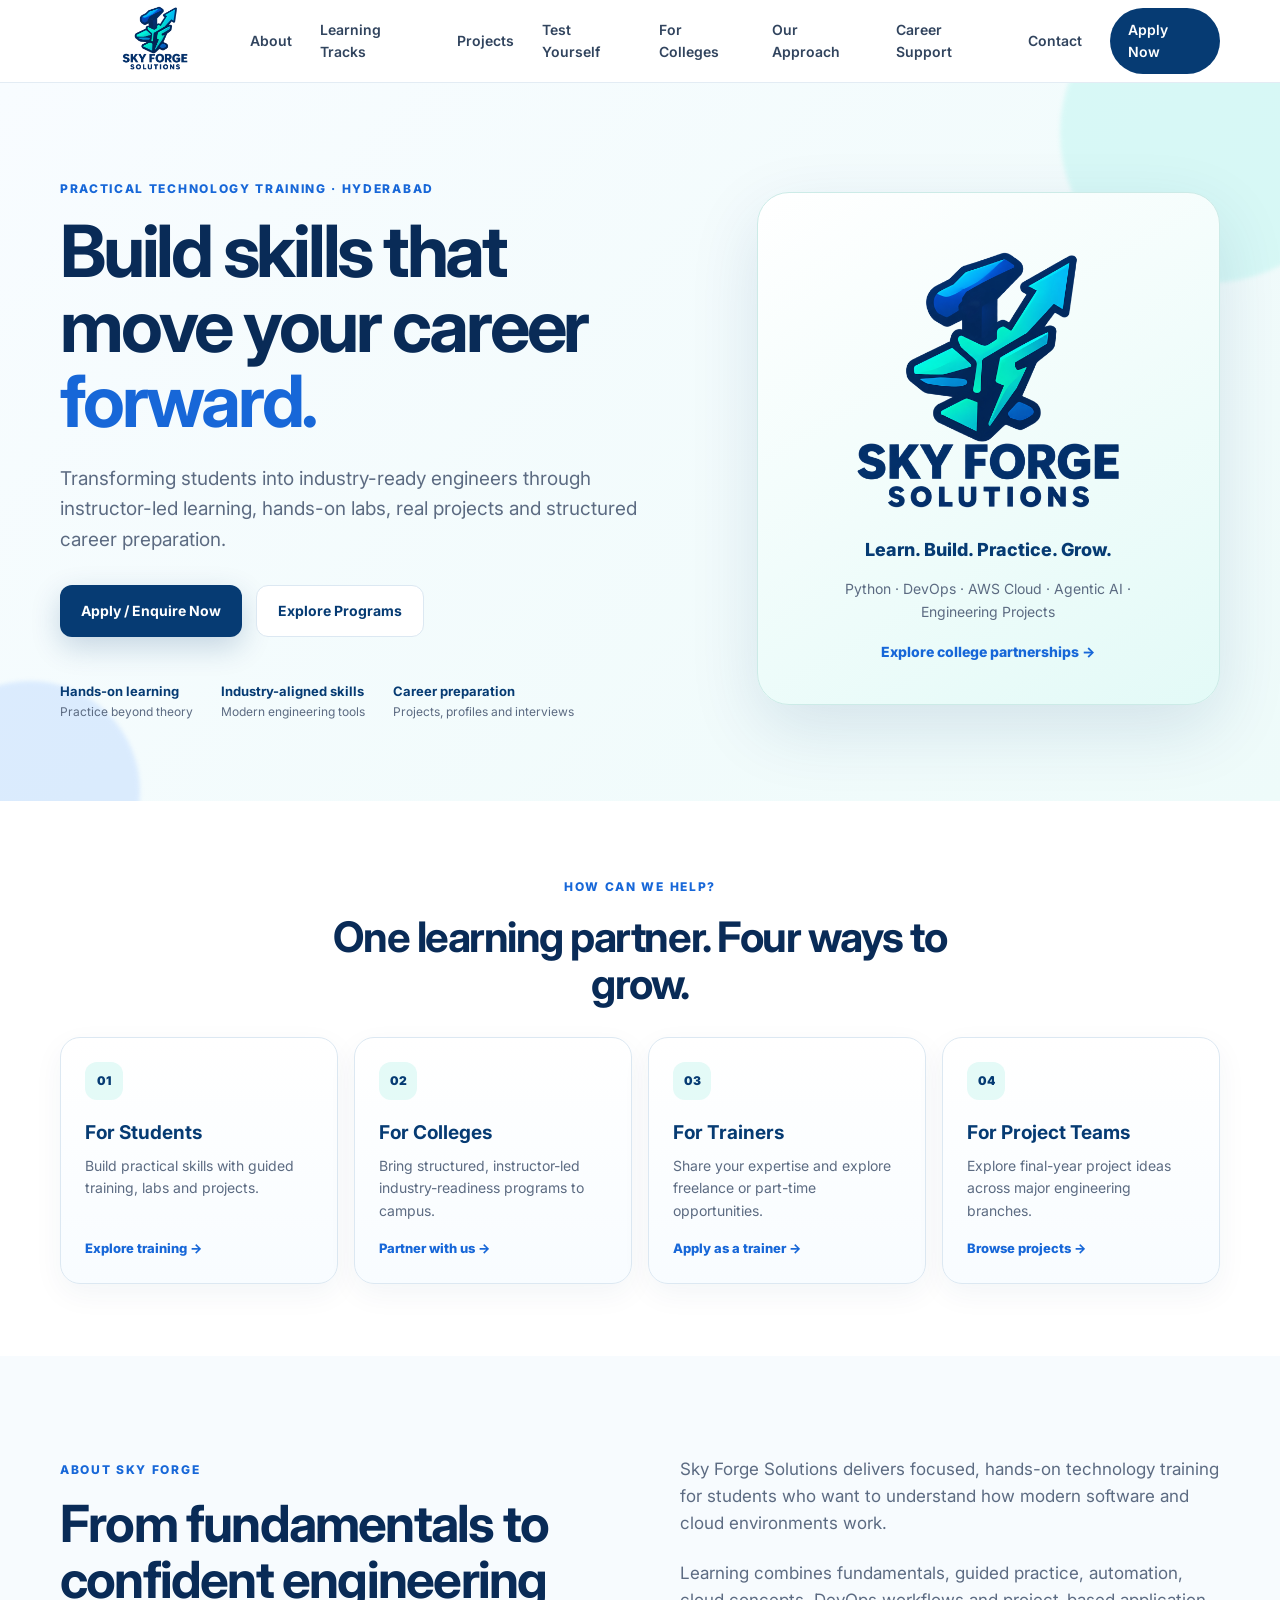
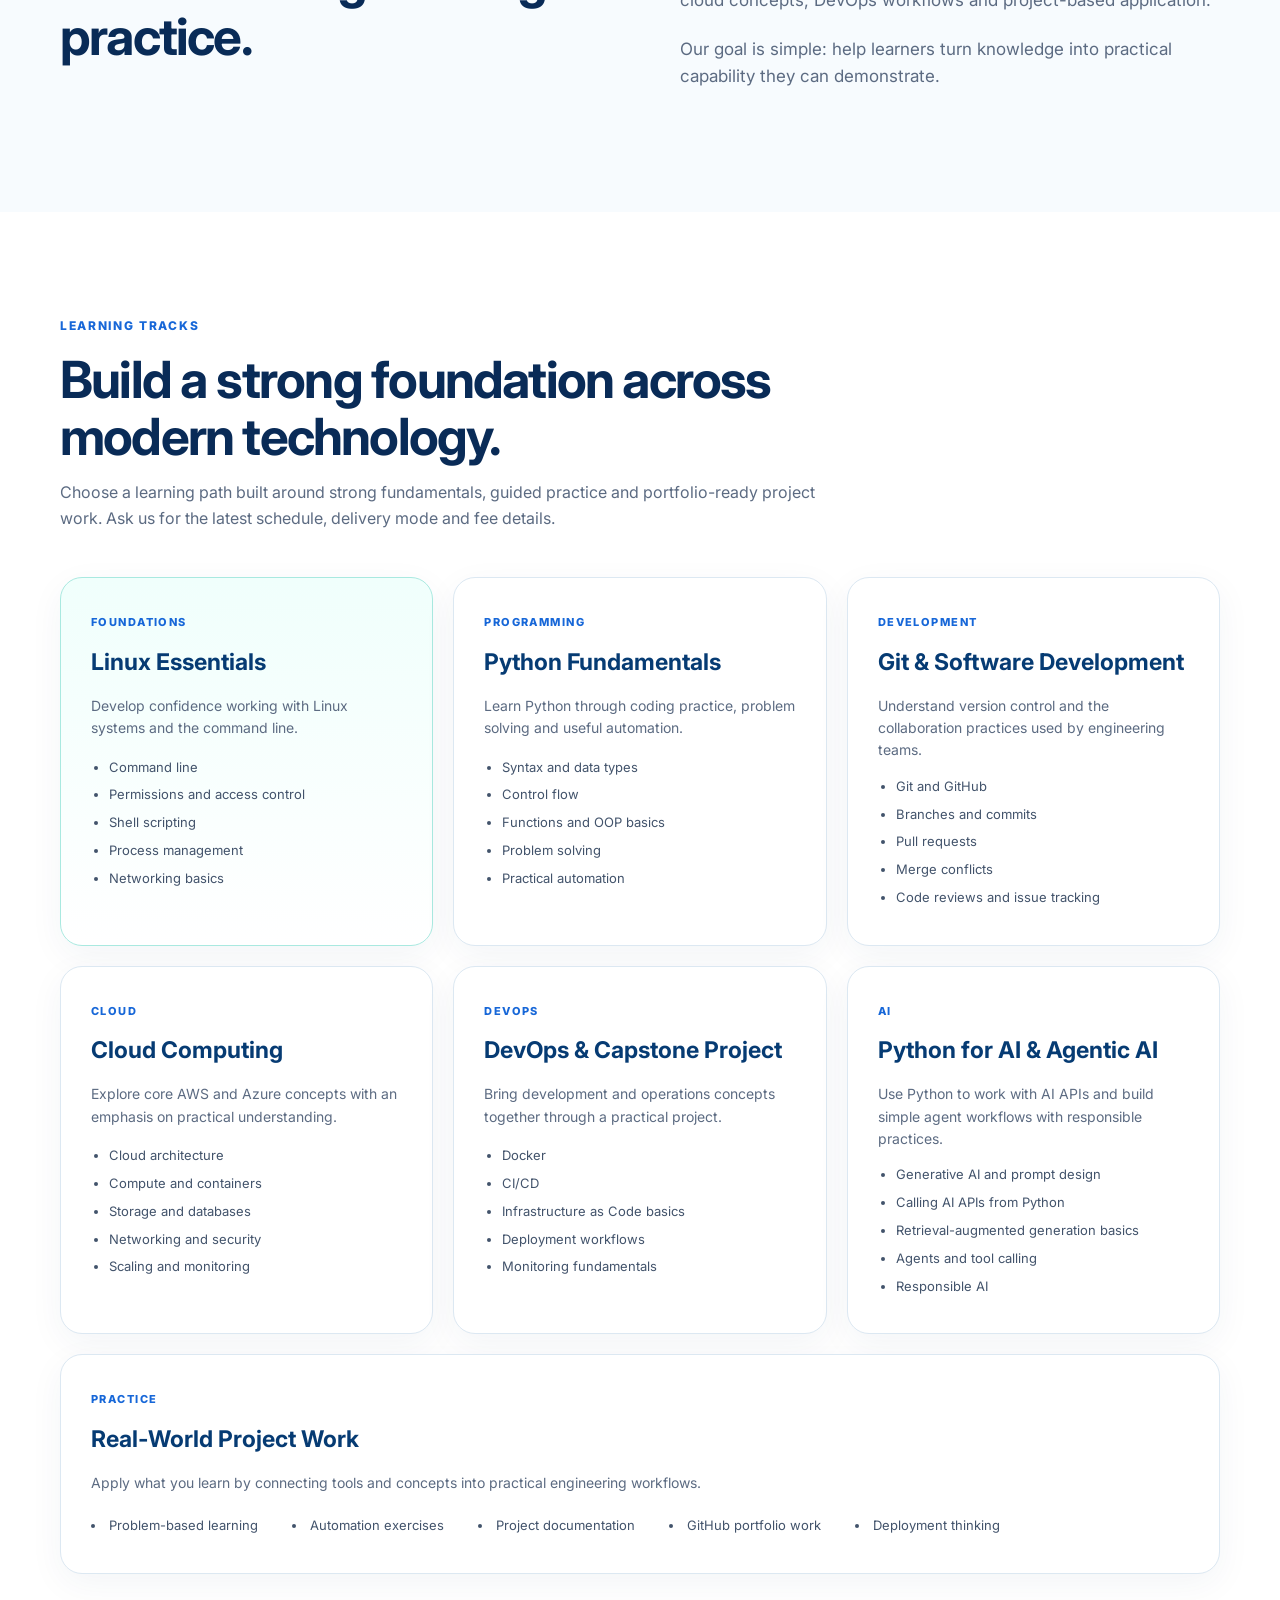
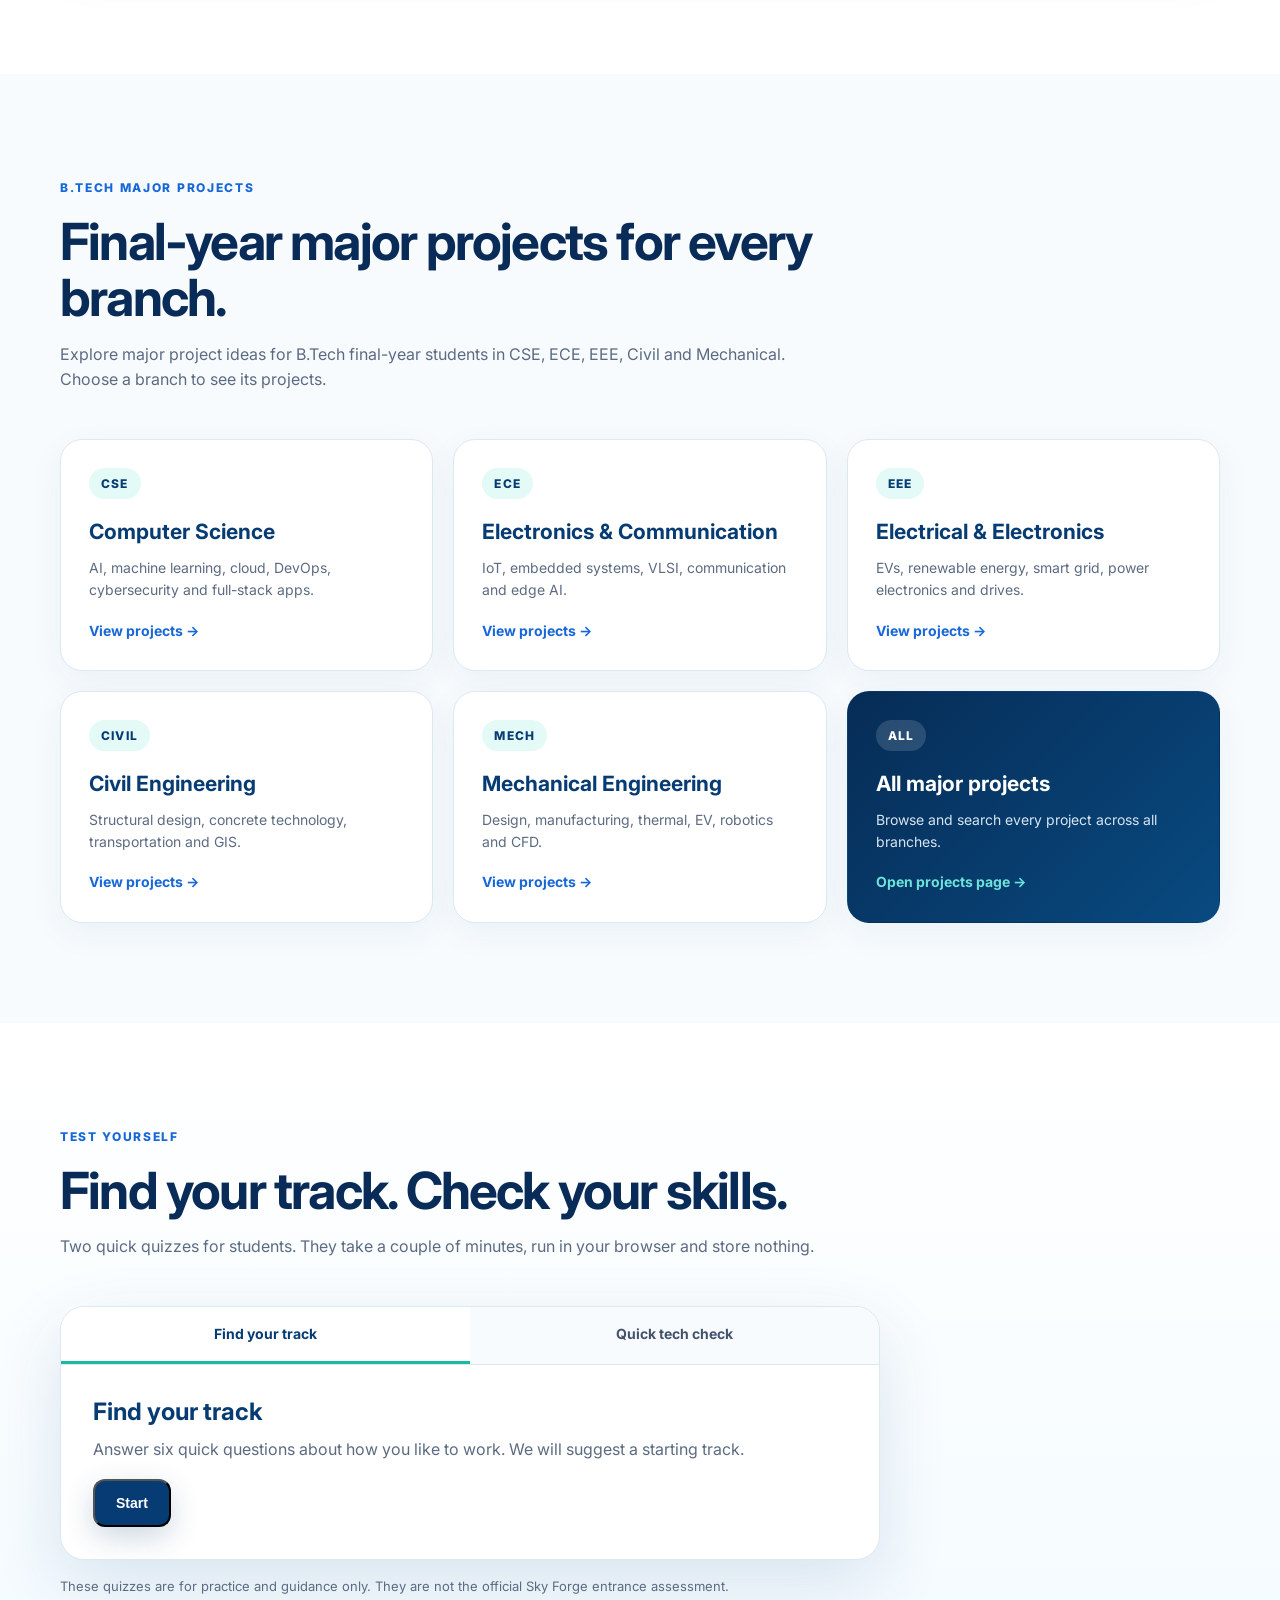
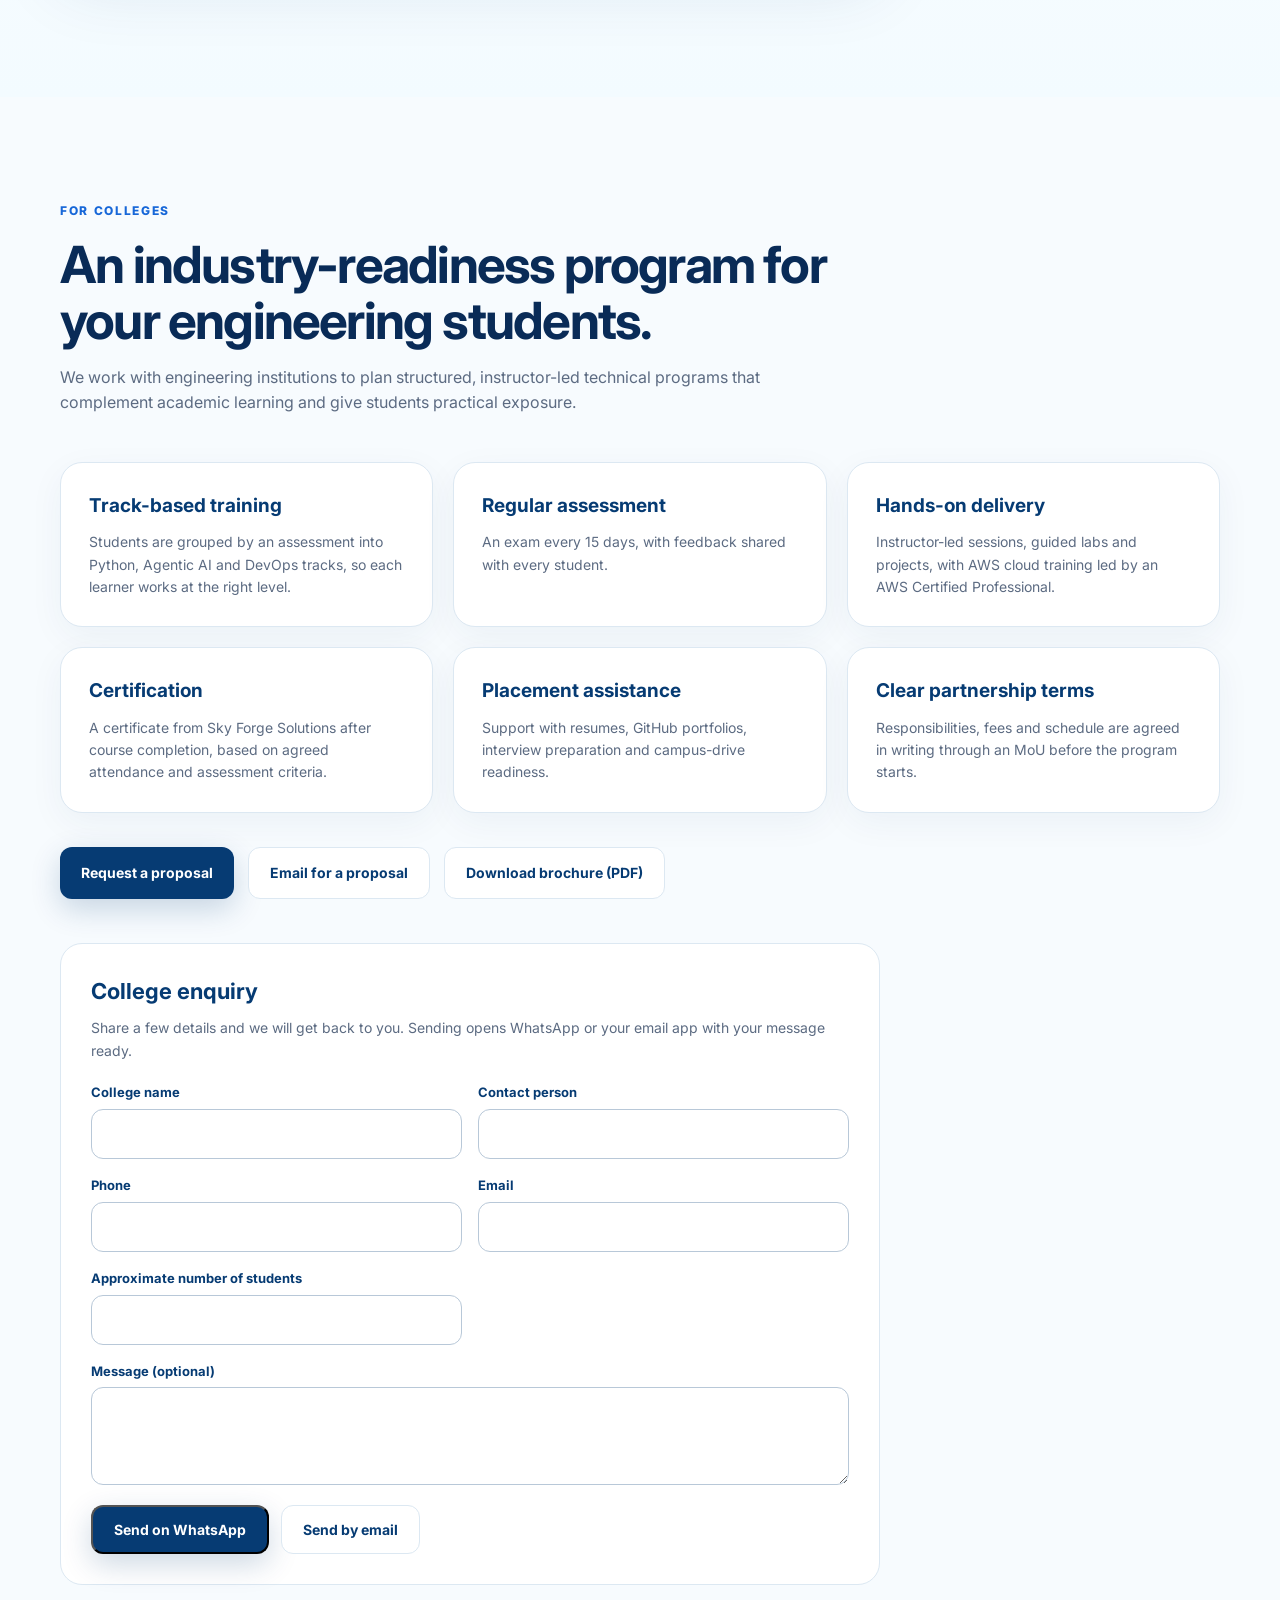
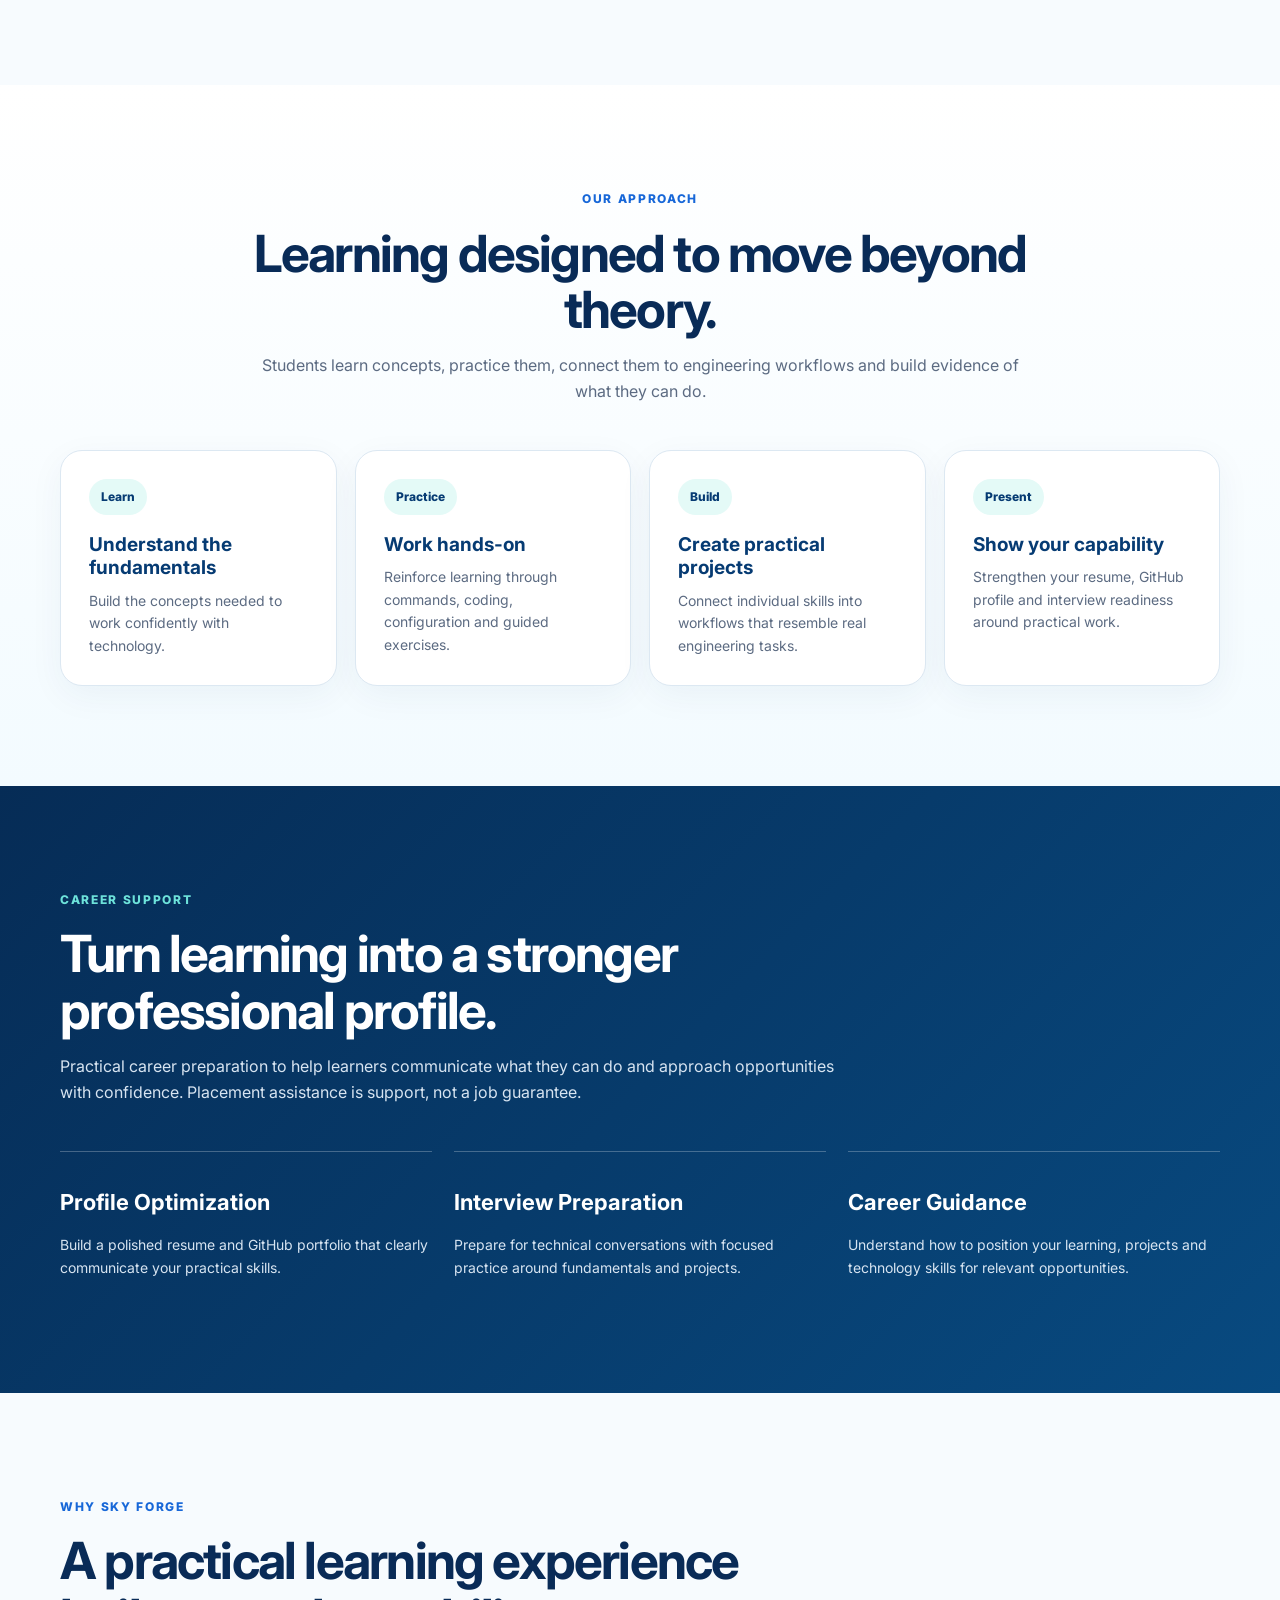
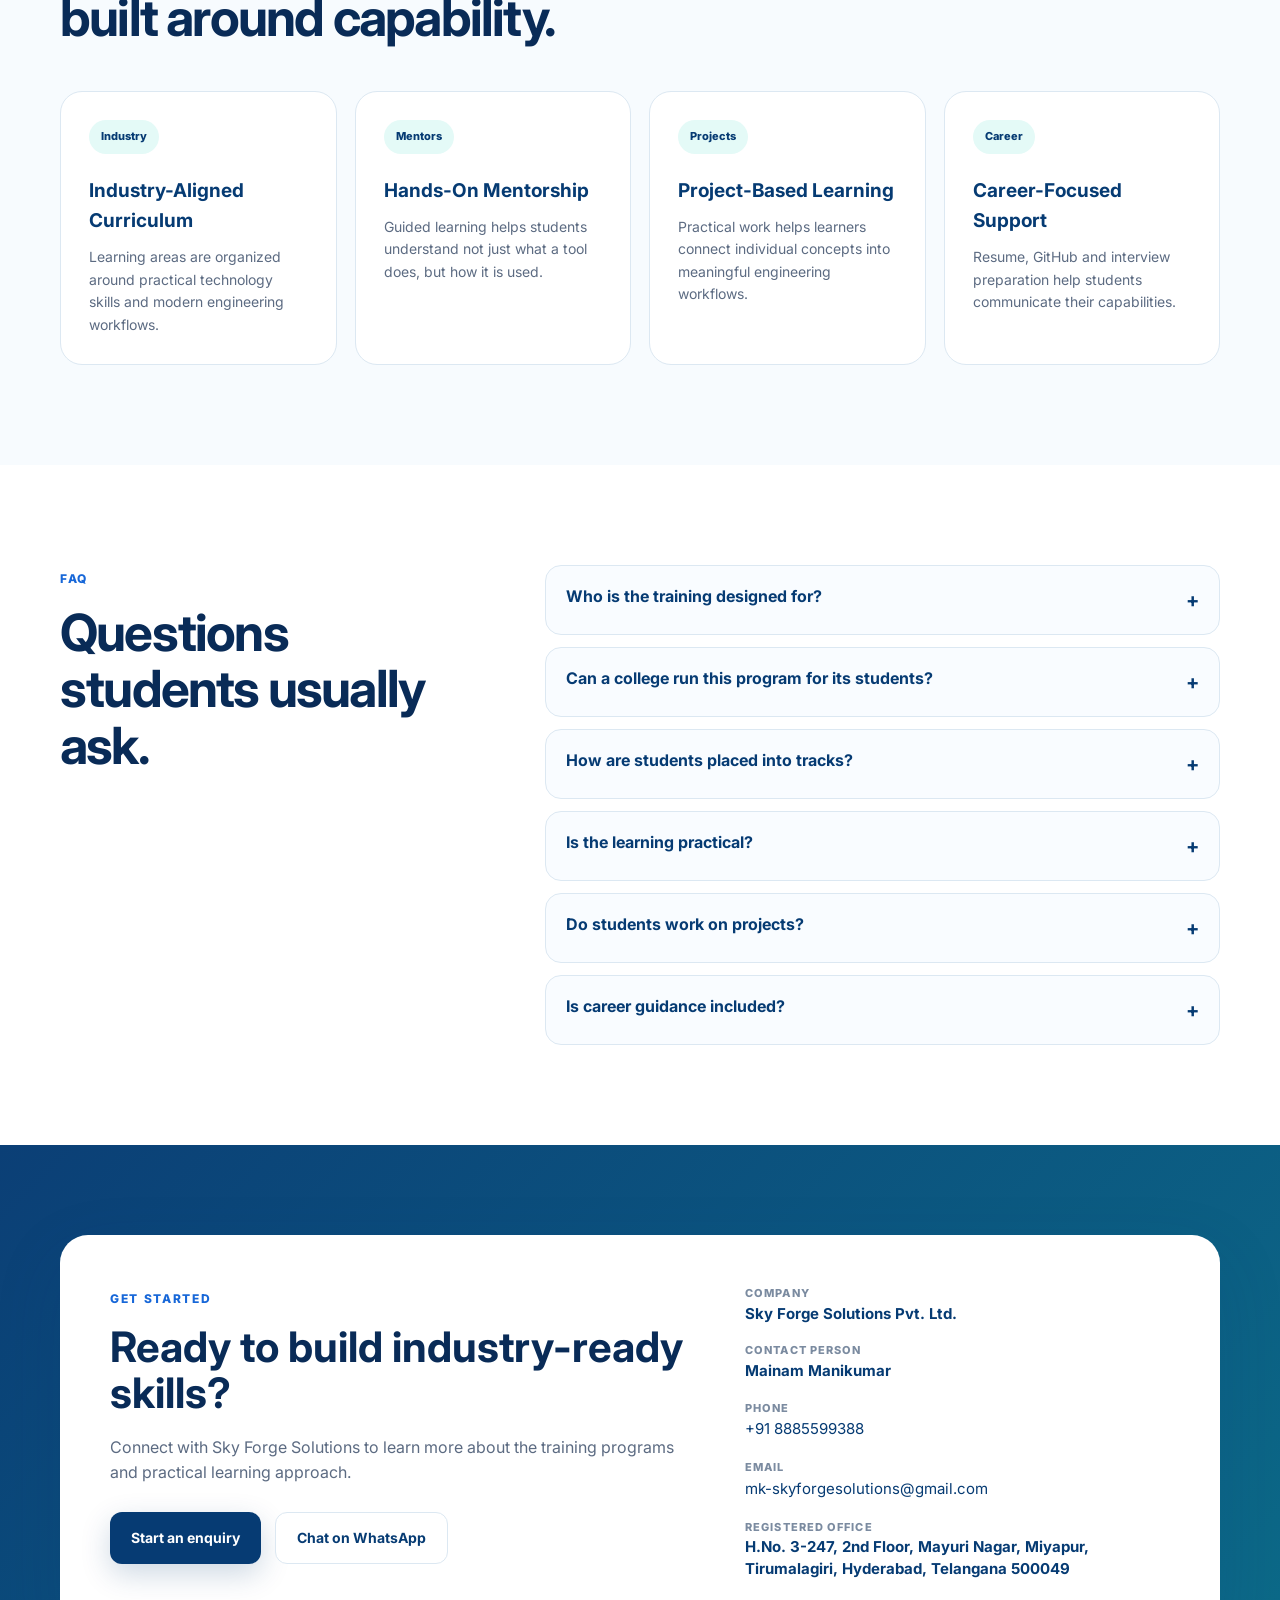
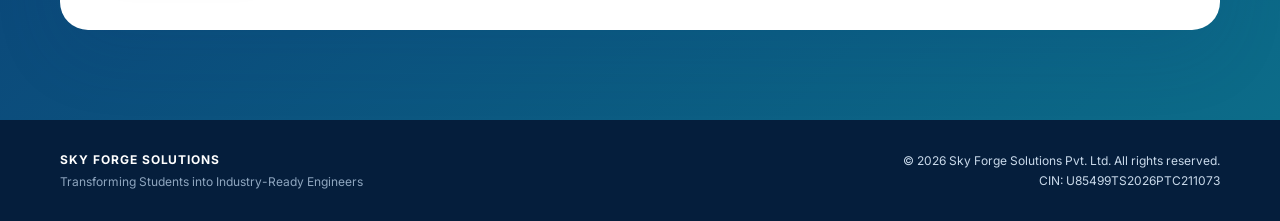
==== commit c0fbf231: "Use skyforgesolutions.org as the primary domain" ====
--- a/index.html
+++ b/index.html
@@ -9,14 +9,14 @@
   <meta property="og:locale" content="en_IN">
   <meta name="twitter:title" content="Sky Forge Solutions | Practical Technology Training">
   <meta name="twitter:description" content="Hands-on Python, DevOps, AWS cloud, Agentic AI training and engineering projects.">
-  <meta name="twitter:image" content="https://skyforge-solutions.com/assets/sky-forge-logo.png">
-  <link rel="canonical" href="https://skyforge-solutions.com/">
+  <meta name="twitter:image" content="https://skyforgesolutions.org/assets/sky-forge-logo.png">
+  <link rel="canonical" href="https://skyforgesolutions.org/">
   <meta property="og:type" content="website">
   <meta property="og:site_name" content="Sky Forge Solutions">
   <meta property="og:title" content="Sky Forge Solutions | Industry-Ready Technology Training">
   <meta property="og:description" content="Hands-on Python, Agentic AI, cloud and DevOps training for engineering students and colleges.">
-  <meta property="og:url" content="https://skyforge-solutions.com/">
-  <meta property="og:image" content="https://skyforge-solutions.com/assets/sky-forge-logo.png">
+  <meta property="og:url" content="https://skyforgesolutions.org/">
+  <meta property="og:image" content="https://skyforgesolutions.org/assets/sky-forge-logo.png">
   <meta name="twitter:card" content="summary">
   <meta name="theme-color" content="#063b73">
   <title>Sky Forge Solutions | Industry-Ready Technology Training</title>
--- a/styles.css
+++ b/styles.css
@@ -22,3 +22,19 @@
 @media(max-width:600px){.branch-grid,.project-grid{grid-template-columns:1fr}.project-search,.project-search input{width:100%}.projects-toolbar{align-items:stretch}.projects-hero{padding:40px 0 30px}}
 @media(prefers-reduced-motion:reduce){.branch-card{transition:none}}
 @media(min-width:901px) and (max-width:1180px){.nav{gap:14px;font-size:13px}.nav a{white-space:nowrap}.nav-cta{padding:10px 14px}.brand img{width:150px}}
+
+
+/* Conversion-focused homepage additions */
+.hero-card-link{display:inline-flex;margin-top:18px;color:var(--blue);font-weight:800;font-size:14px}
+.audience-section{padding:72px 0;background:#fff}
+.audience-heading{max-width:700px;margin:0 auto 30px;text-align:center}
+.audience-heading h2{font-size:clamp(28px,3.5vw,42px);line-height:1.12;letter-spacing:-.035em;color:var(--navy2);margin:0}
+.audience-grid{display:grid;grid-template-columns:repeat(4,1fr);gap:16px}
+.audience-card{display:flex;flex-direction:column;min-height:220px;padding:24px;border:1px solid var(--border);border-radius:20px;background:linear-gradient(180deg,#fff,#f8fcff);box-shadow:0 10px 30px rgba(12,55,95,.05);transition:transform .2s,border-color .2s,box-shadow .2s}
+.audience-card:hover{transform:translateY(-4px);border-color:#9dded7;box-shadow:var(--shadow)}
+.audience-icon{display:inline-flex;align-items:center;justify-content:center;width:38px;height:38px;border-radius:12px;background:#e4faf7;color:var(--navy);font-size:12px;font-weight:900}
+.audience-card h3{margin:18px 0 7px;color:var(--navy);font-size:19px}
+.audience-card p{margin:0 0 16px;color:var(--muted);font-size:14px;flex:1}
+.audience-card>span:last-child{color:var(--blue);font-size:13px;font-weight:800}
+@media(max-width:1000px){.audience-grid{grid-template-columns:1fr 1fr}}
+@media(max-width:600px){.audience-section{padding:54px 0}.audience-grid{grid-template-columns:1fr}.audience-card{min-height:0}}
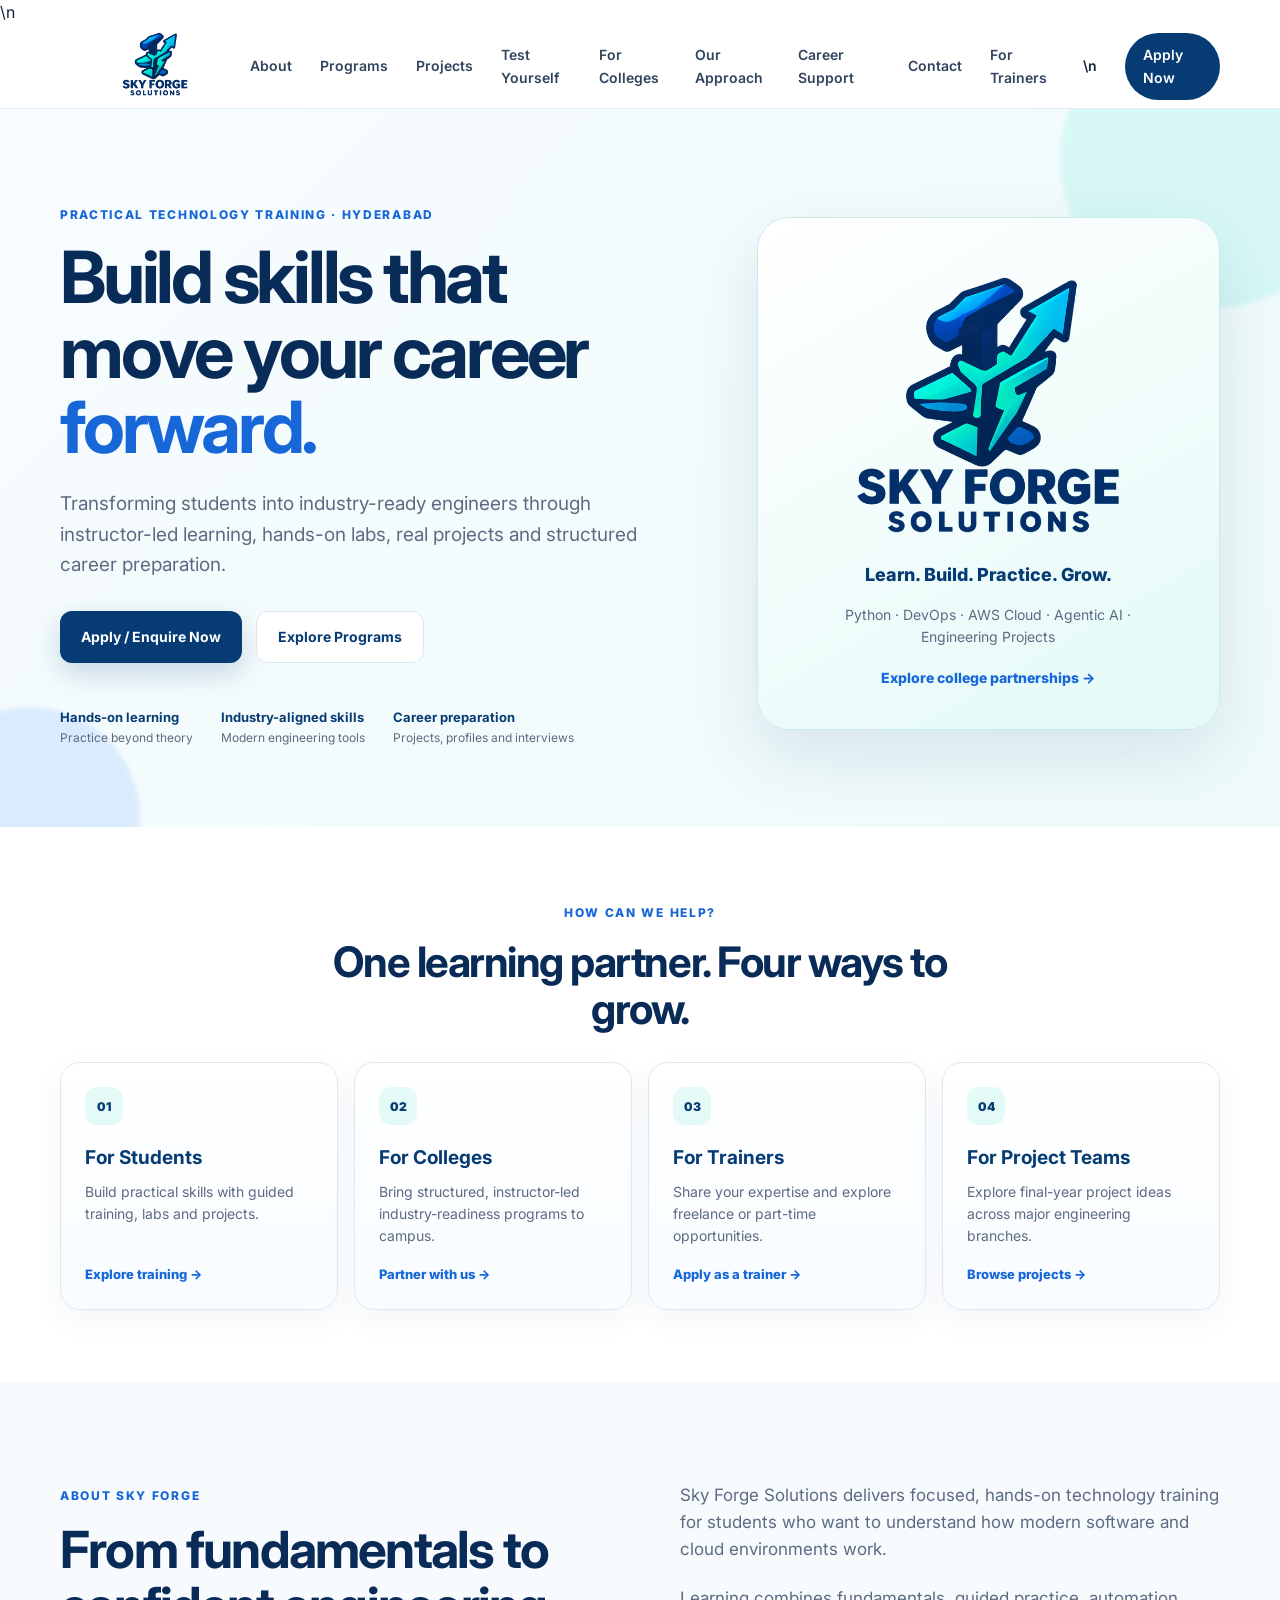
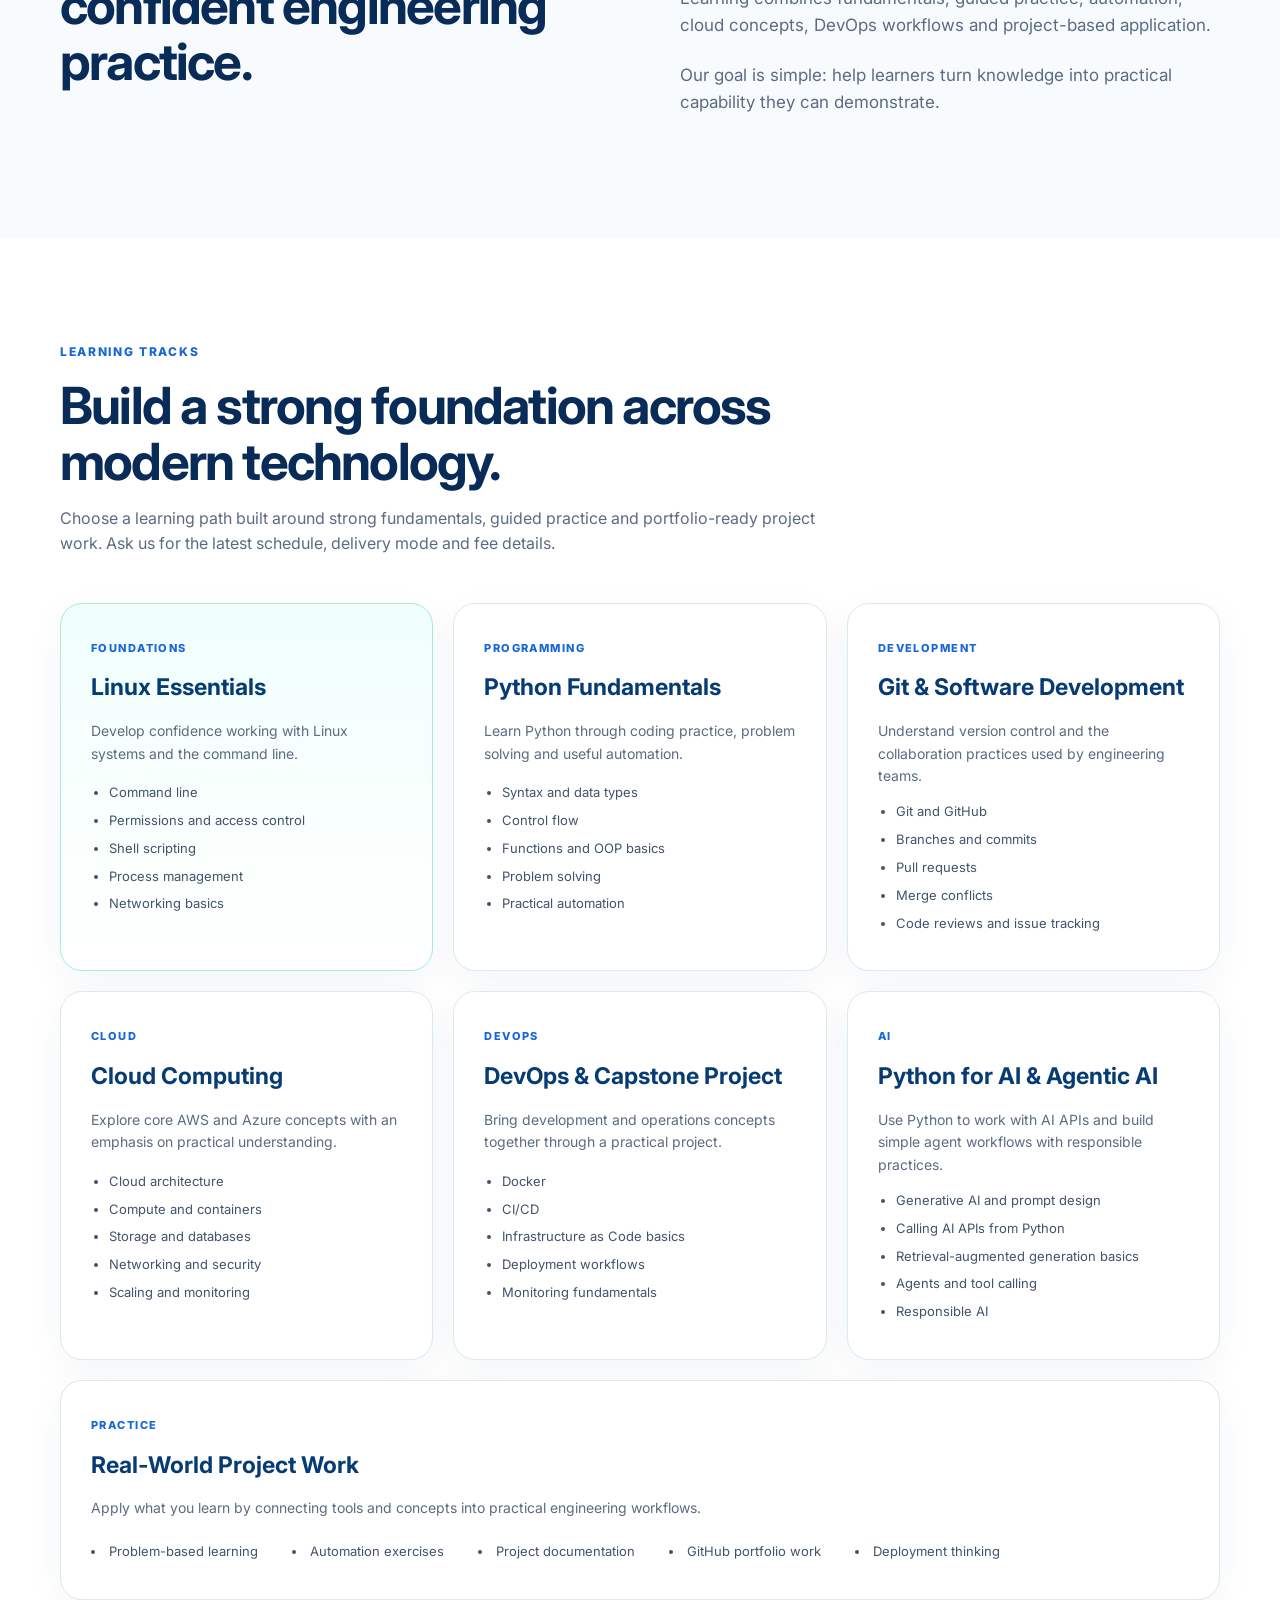
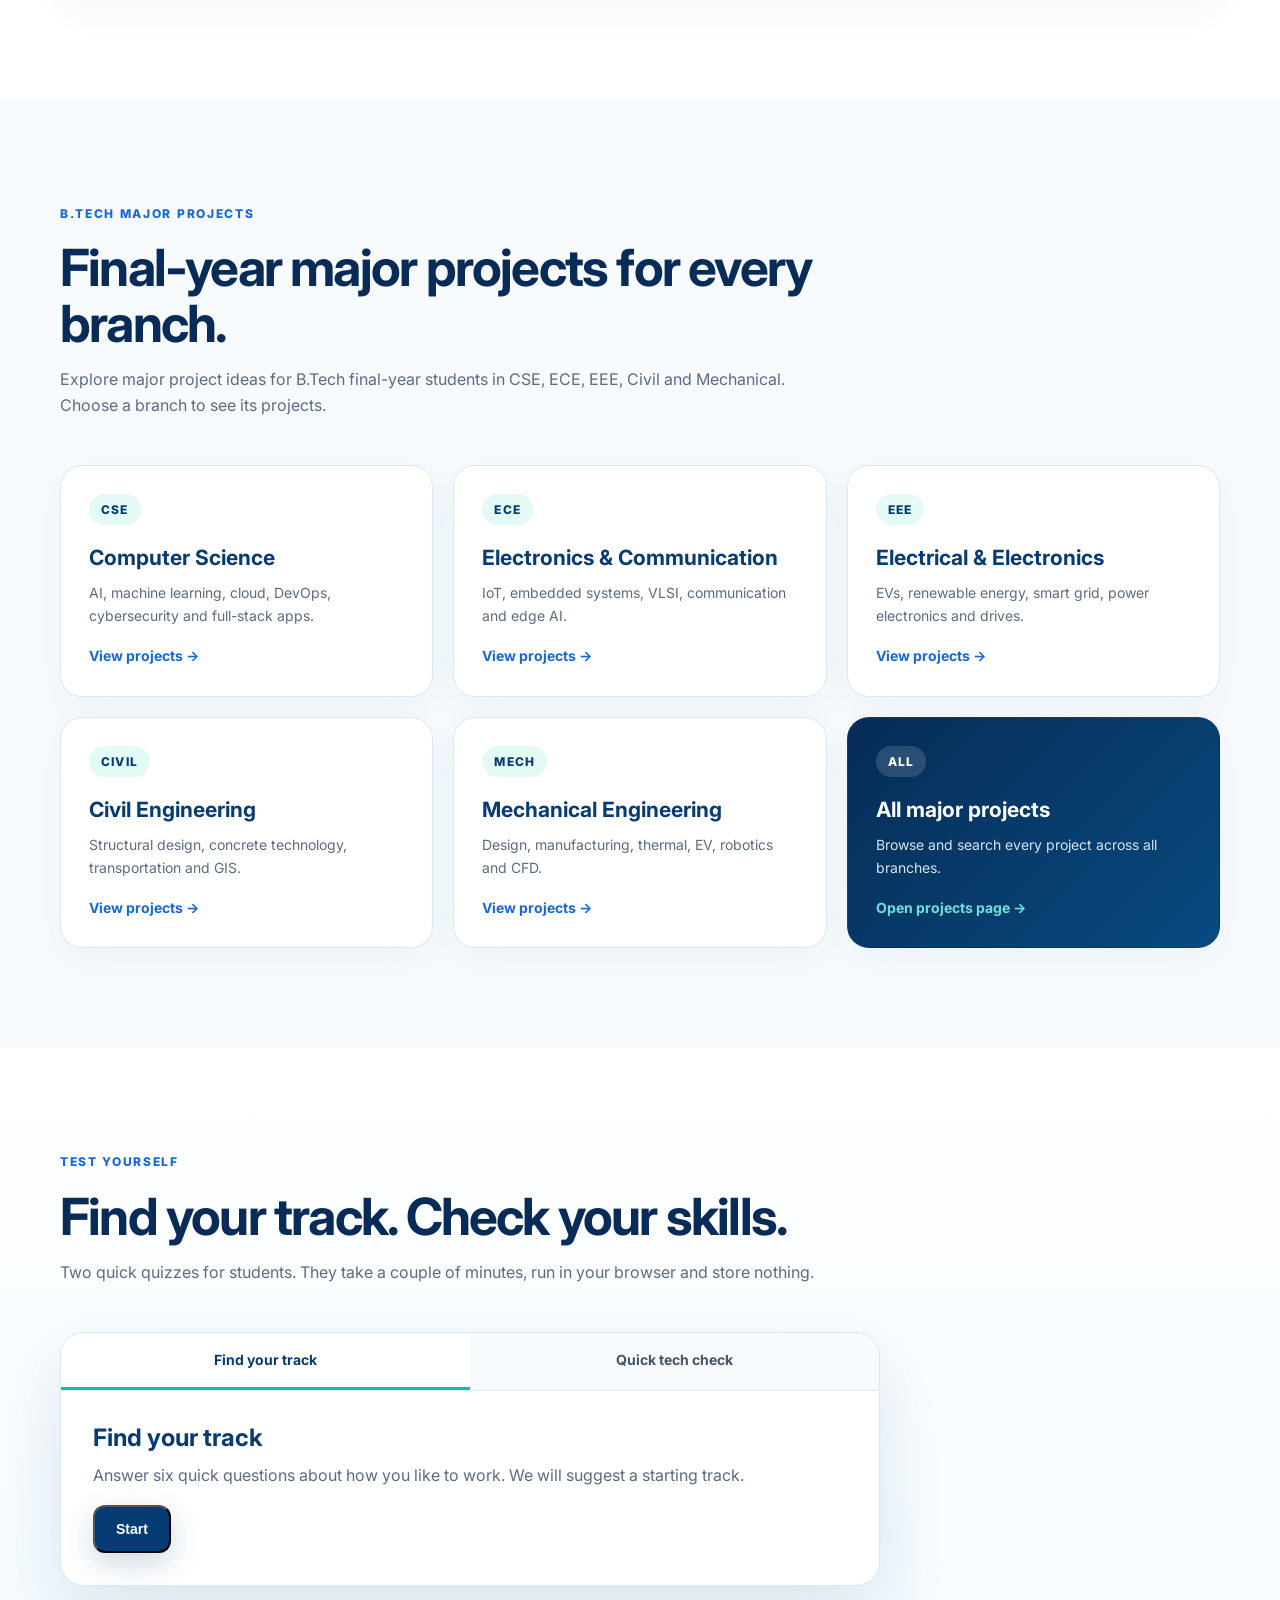
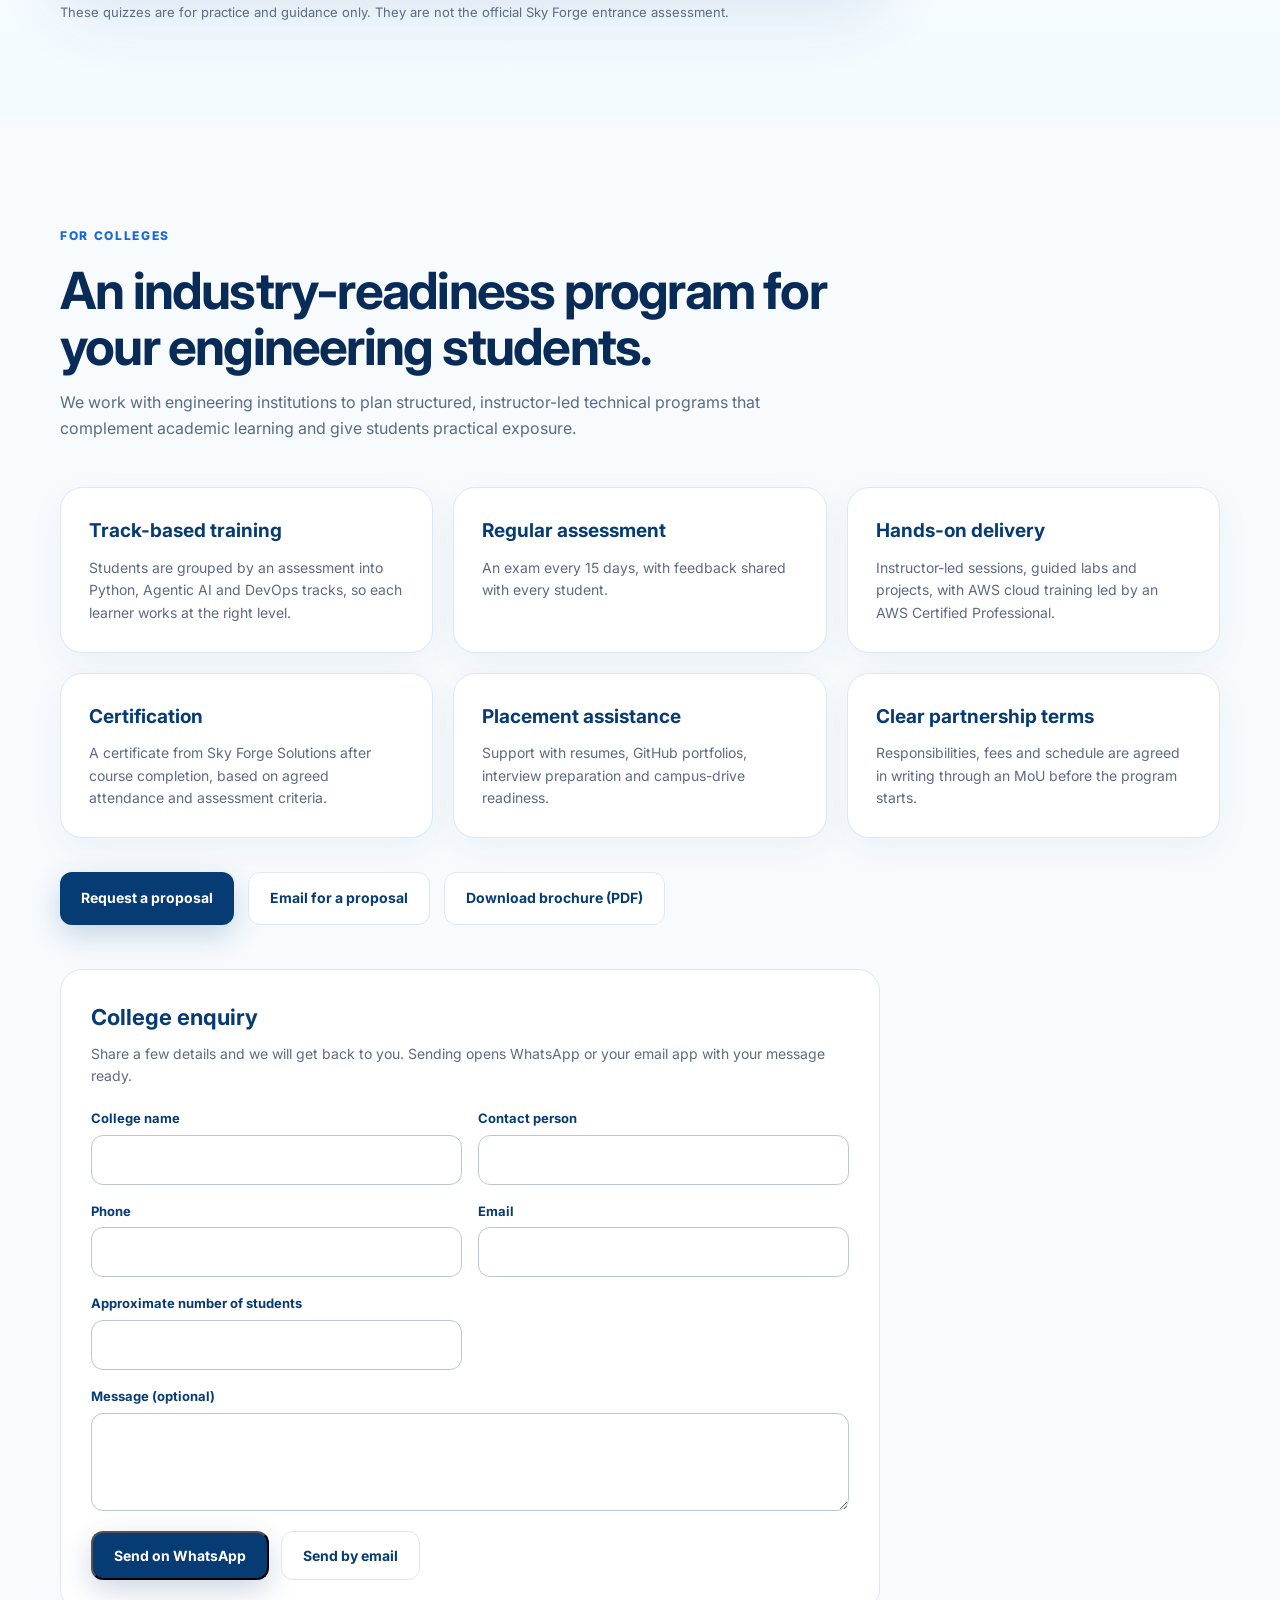
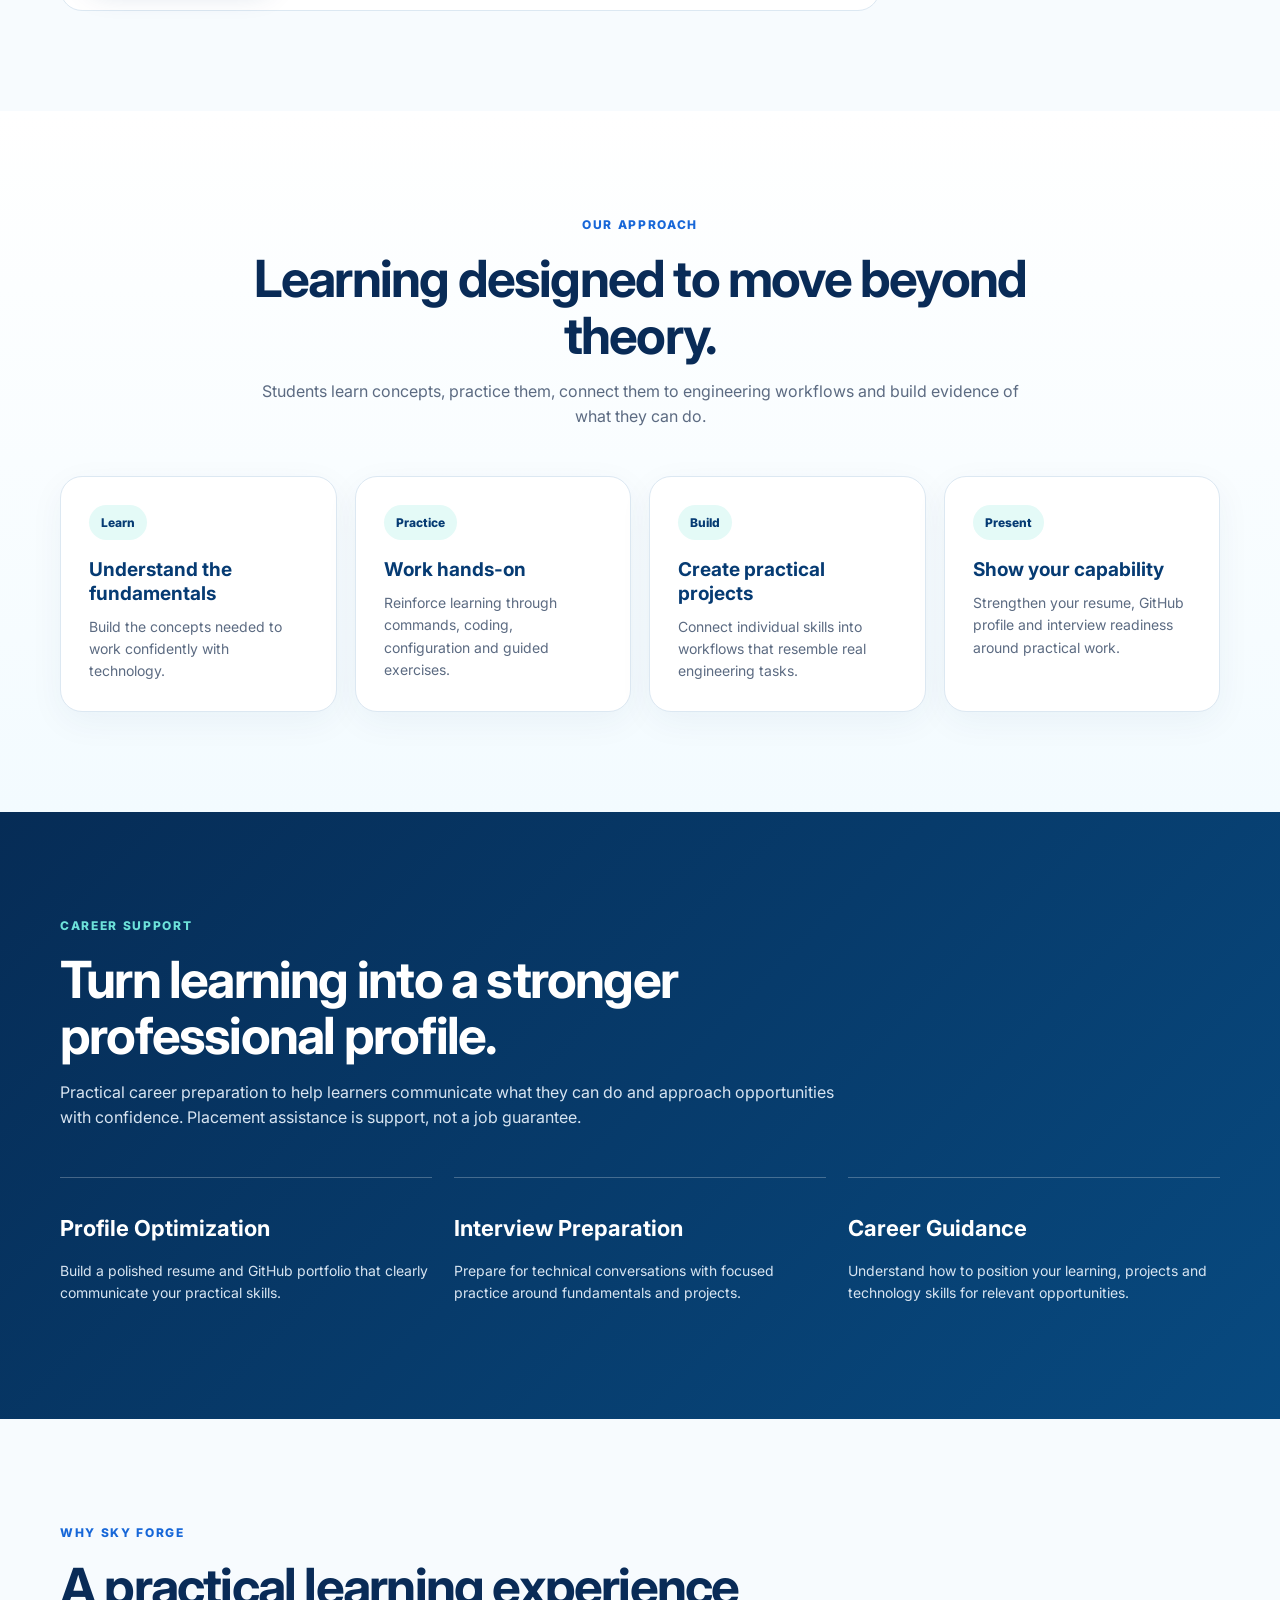
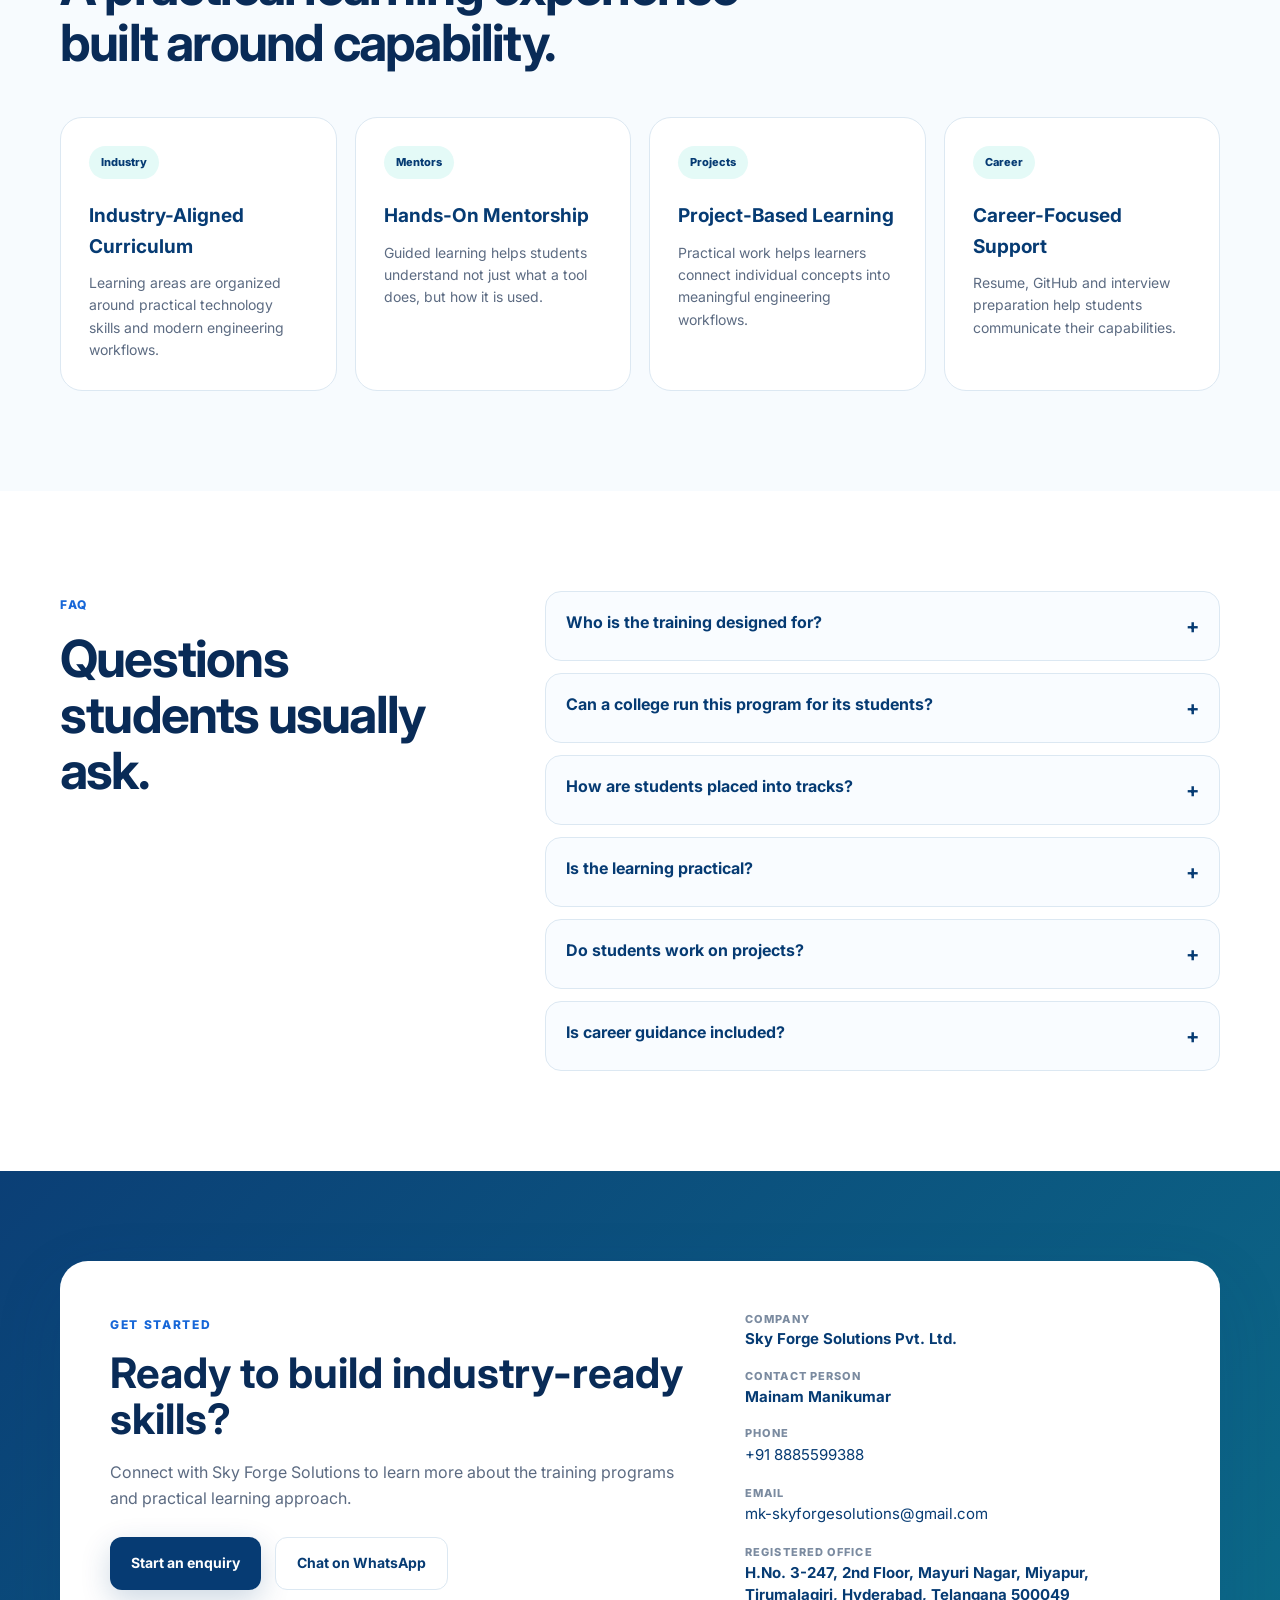
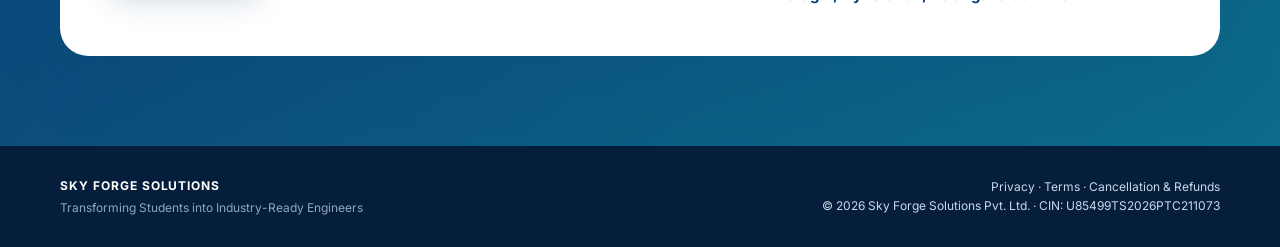
==== commit 0c2346ec: "Connect homepage to dedicated service pages" ====
--- a/index.html
+++ b/index.html
@@ -18,7 +18,7 @@
   <meta property="og:url" content="https://skyforgesolutions.org/">
   <meta property="og:image" content="https://skyforgesolutions.org/assets/sky-forge-logo.png">
   <meta name="twitter:card" content="summary">
-  <meta name="theme-color" content="#063b73">
+  <meta name="theme-color" content="#063b73">\n  <script type="application/ld+json">{"@context":"https://schema.org","@type":"Organization","name":"Sky Forge Solutions Pvt. Ltd.","url":"https://skyforgesolutions.org/","logo":"https://skyforgesolutions.org/assets/sky-forge-logo.png","email":"mk-skyforgesolutions@gmail.com","telephone":"+91 8885599388","address":{"@type":"PostalAddress","streetAddress":"H.No. 3-247, 2nd Floor, Mayuri Nagar, Miyapur, Tirumalagiri","addressLocality":"Hyderabad","addressRegion":"Telangana","postalCode":"500049","addressCountry":"IN"}}</script>
   <title>Sky Forge Solutions | Industry-Ready Technology Training</title>
   <link rel="icon" href="assets/sky-forge-logo.png">
   <link rel="preconnect" href="https://fonts.googleapis.com">
@@ -33,14 +33,14 @@
       <button class="menu-toggle" aria-label="Open navigation" aria-expanded="false">☰</button>
       <nav class="nav" aria-label="Main navigation">
         <a href="#about">About</a>
-        <a href="#programs">Learning Tracks</a>
+        <a href="courses.html">Programs</a>
         <a href="#projects">Projects</a>
         <a href="#quiz">Test Yourself</a>
-        <a href="#colleges">For Colleges</a>
+        <a href="college-partnerships.html">For Colleges</a>
         <a href="#approach">Our Approach</a>
         <a href="#career">Career Support</a>
         <a href="#contact">Contact</a>
-        <a href="apply.html" class="nav-cta">Apply Now</a>
+        <a href="become-trainer.html">For Trainers</a>\n        <a href="apply.html" class="nav-cta">Apply Now</a>
       </nav>
     </div>
   </header>
@@ -76,9 +76,9 @@
       <div class="container">
         <div class="audience-heading"><span class="eyebrow">HOW CAN WE HELP?</span><h2>One learning partner. Four ways to grow.</h2></div>
         <div class="audience-grid">
-          <a class="audience-card" href="#programs"><span class="audience-icon">01</span><h3>For Students</h3><p>Build practical skills with guided training, labs and projects.</p><span>Explore training →</span></a>
-          <a class="audience-card" href="#colleges"><span class="audience-icon">02</span><h3>For Colleges</h3><p>Bring structured, instructor-led industry-readiness programs to campus.</p><span>Partner with us →</span></a>
-          <a class="audience-card" href="apply.html"><span class="audience-icon">03</span><h3>For Trainers</h3><p>Share your expertise and explore freelance or part-time opportunities.</p><span>Apply as a trainer →</span></a>
+          <a class="audience-card" href="courses.html"><span class="audience-icon">01</span><h3>For Students</h3><p>Build practical skills with guided training, labs and projects.</p><span>Explore training →</span></a>
+          <a class="audience-card" href="college-partnerships.html"><span class="audience-icon">02</span><h3>For Colleges</h3><p>Bring structured, instructor-led industry-readiness programs to campus.</p><span>Partner with us →</span></a>
+          <a class="audience-card" href="become-trainer.html"><span class="audience-icon">03</span><h3>For Trainers</h3><p>Share your expertise and explore freelance or part-time opportunities.</p><span>Apply as a trainer →</span></a>
           <a class="audience-card" href="projects.html"><span class="audience-icon">04</span><h3>For Project Teams</h3><p>Explore final-year project ideas across major engineering branches.</p><span>Browse projects →</span></a>
         </div>
       </div>
@@ -310,7 +310,7 @@
   <footer class="footer">
     <div class="container footer-wrap">
       <div><strong>SKY FORGE SOLUTIONS</strong><span>Transforming Students into Industry-Ready Engineers</span></div>
-      <div>© <span id="year">2026</span> Sky Forge Solutions Pvt. Ltd. All rights reserved.<br>CIN: U85499TS2026PTC211073</div>
+      <div><a href="privacy.html">Privacy</a> · <a href="terms.html">Terms</a> · <a href="refund-policy.html">Cancellation &amp; Refunds</a><br>© <span id="year">2026</span> Sky Forge Solutions Pvt. Ltd. · CIN: U85499TS2026PTC211073</div>
     </div>
   </footer>
   <script src="script.js"></script>
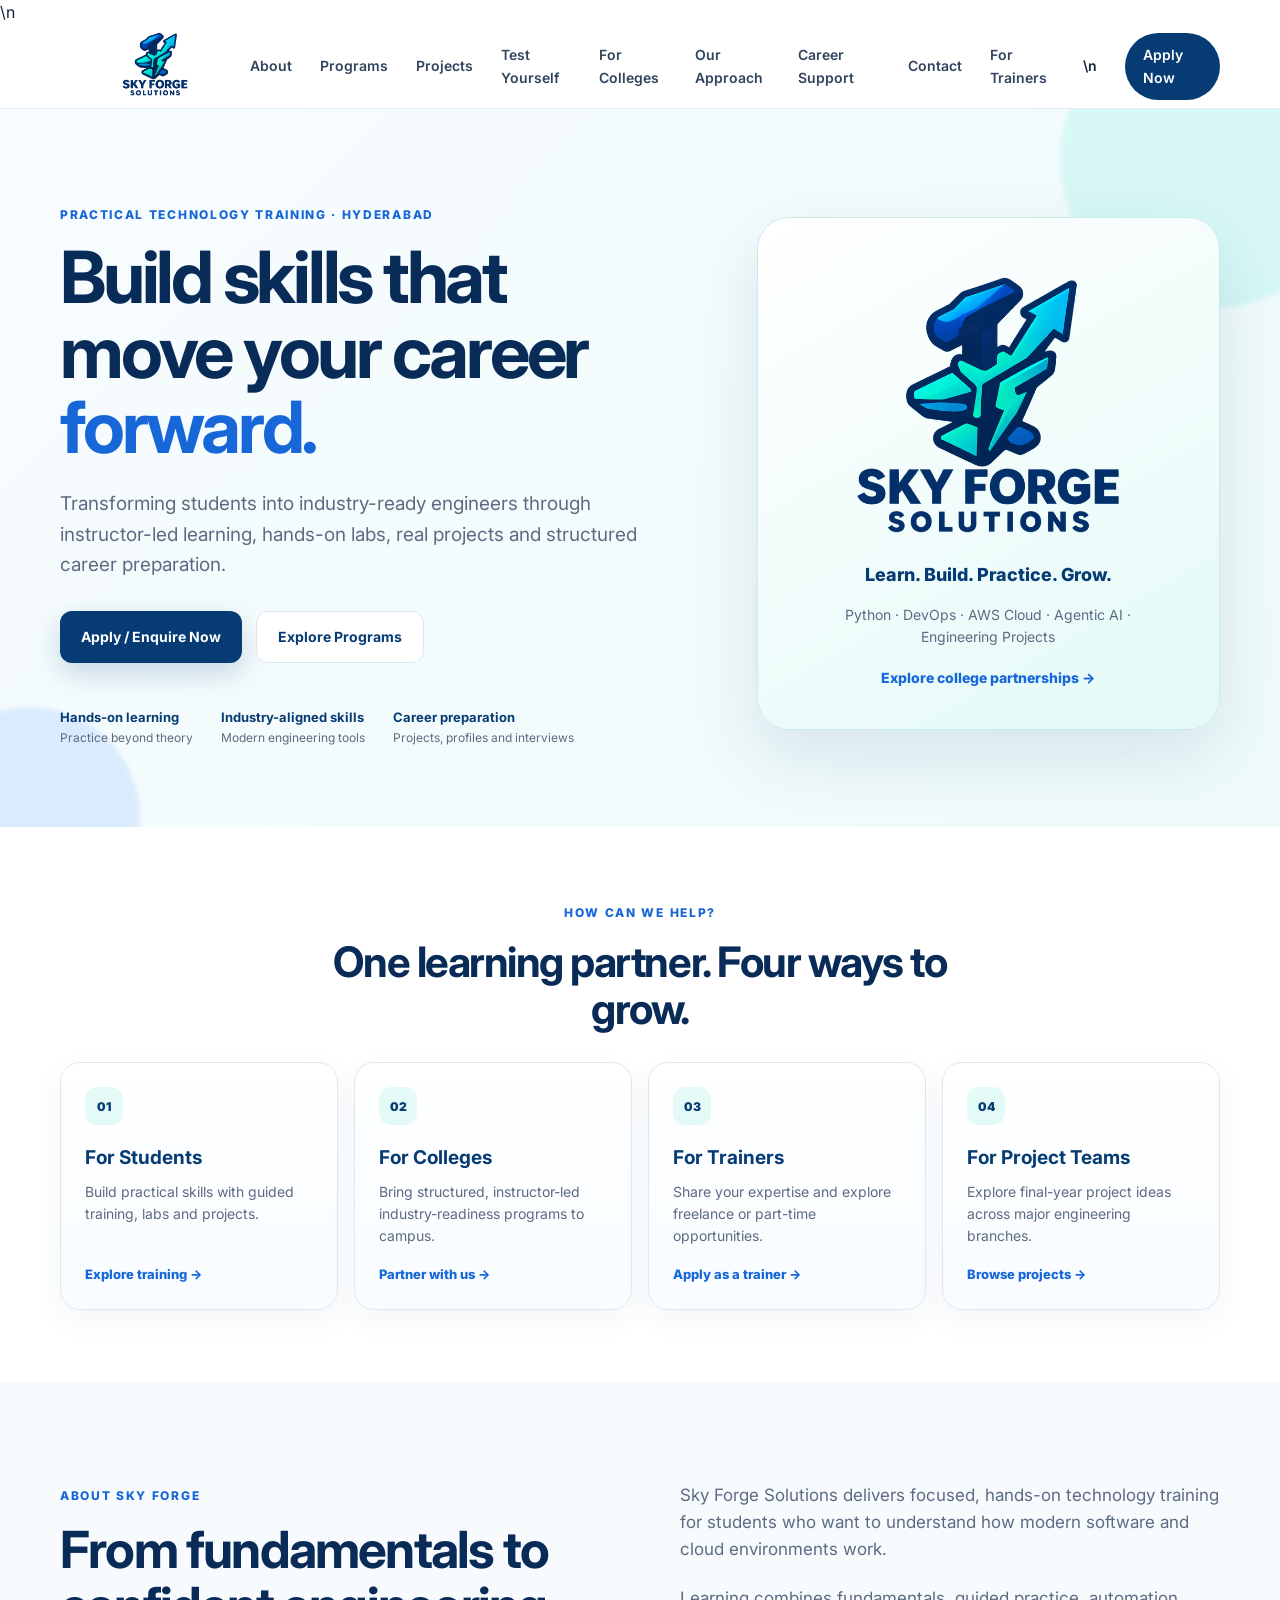
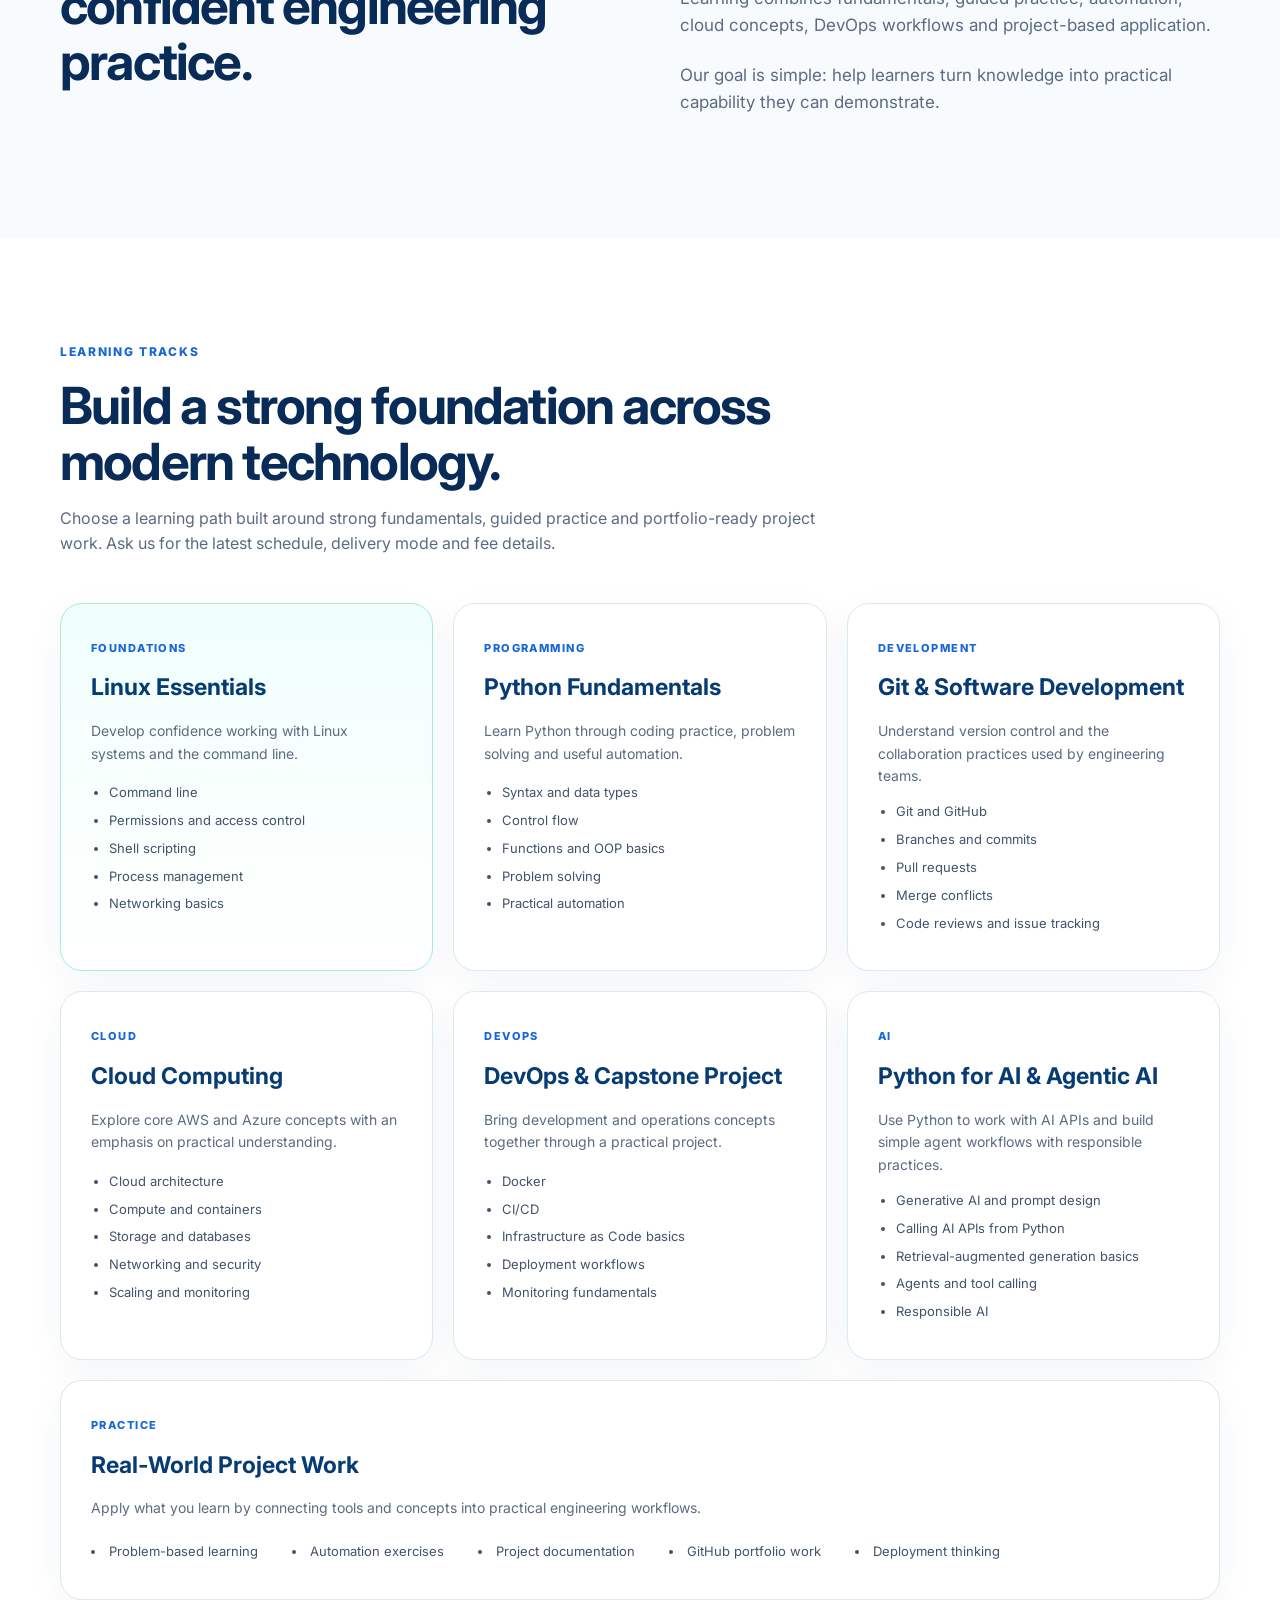
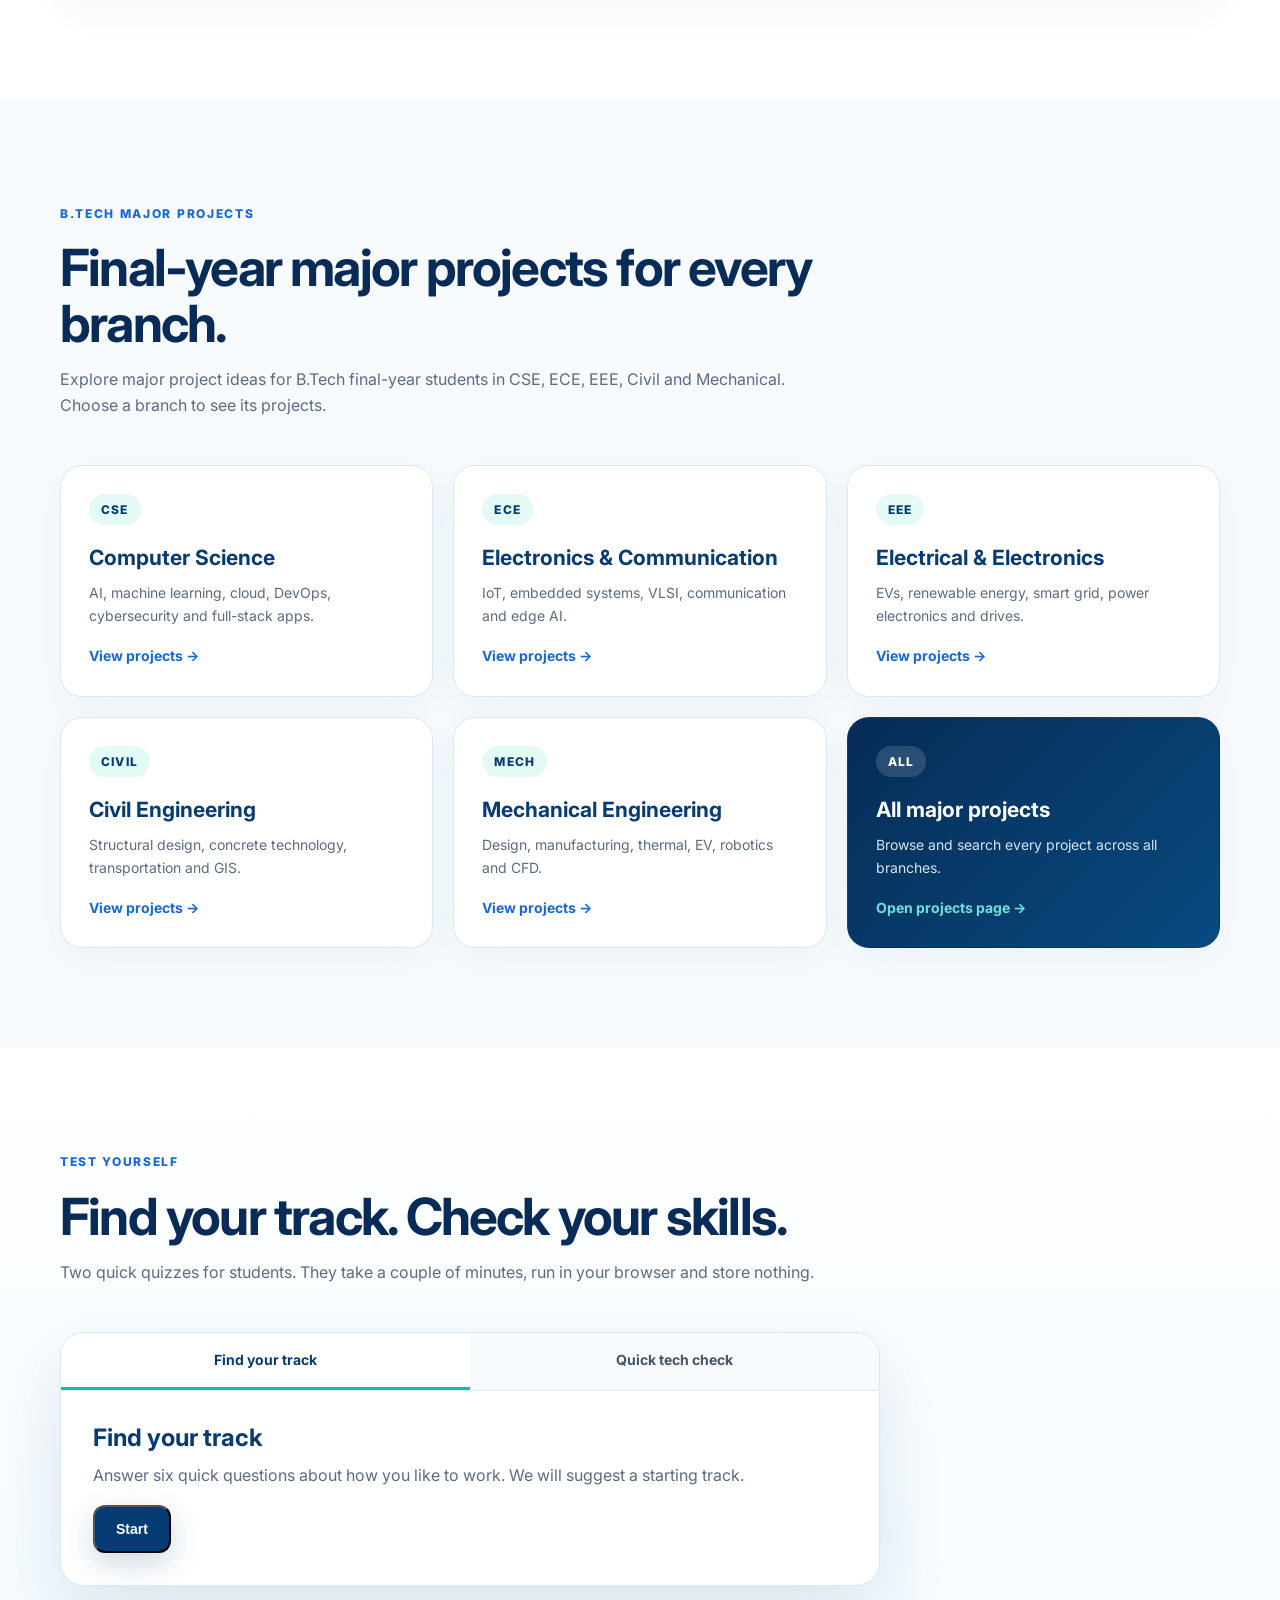
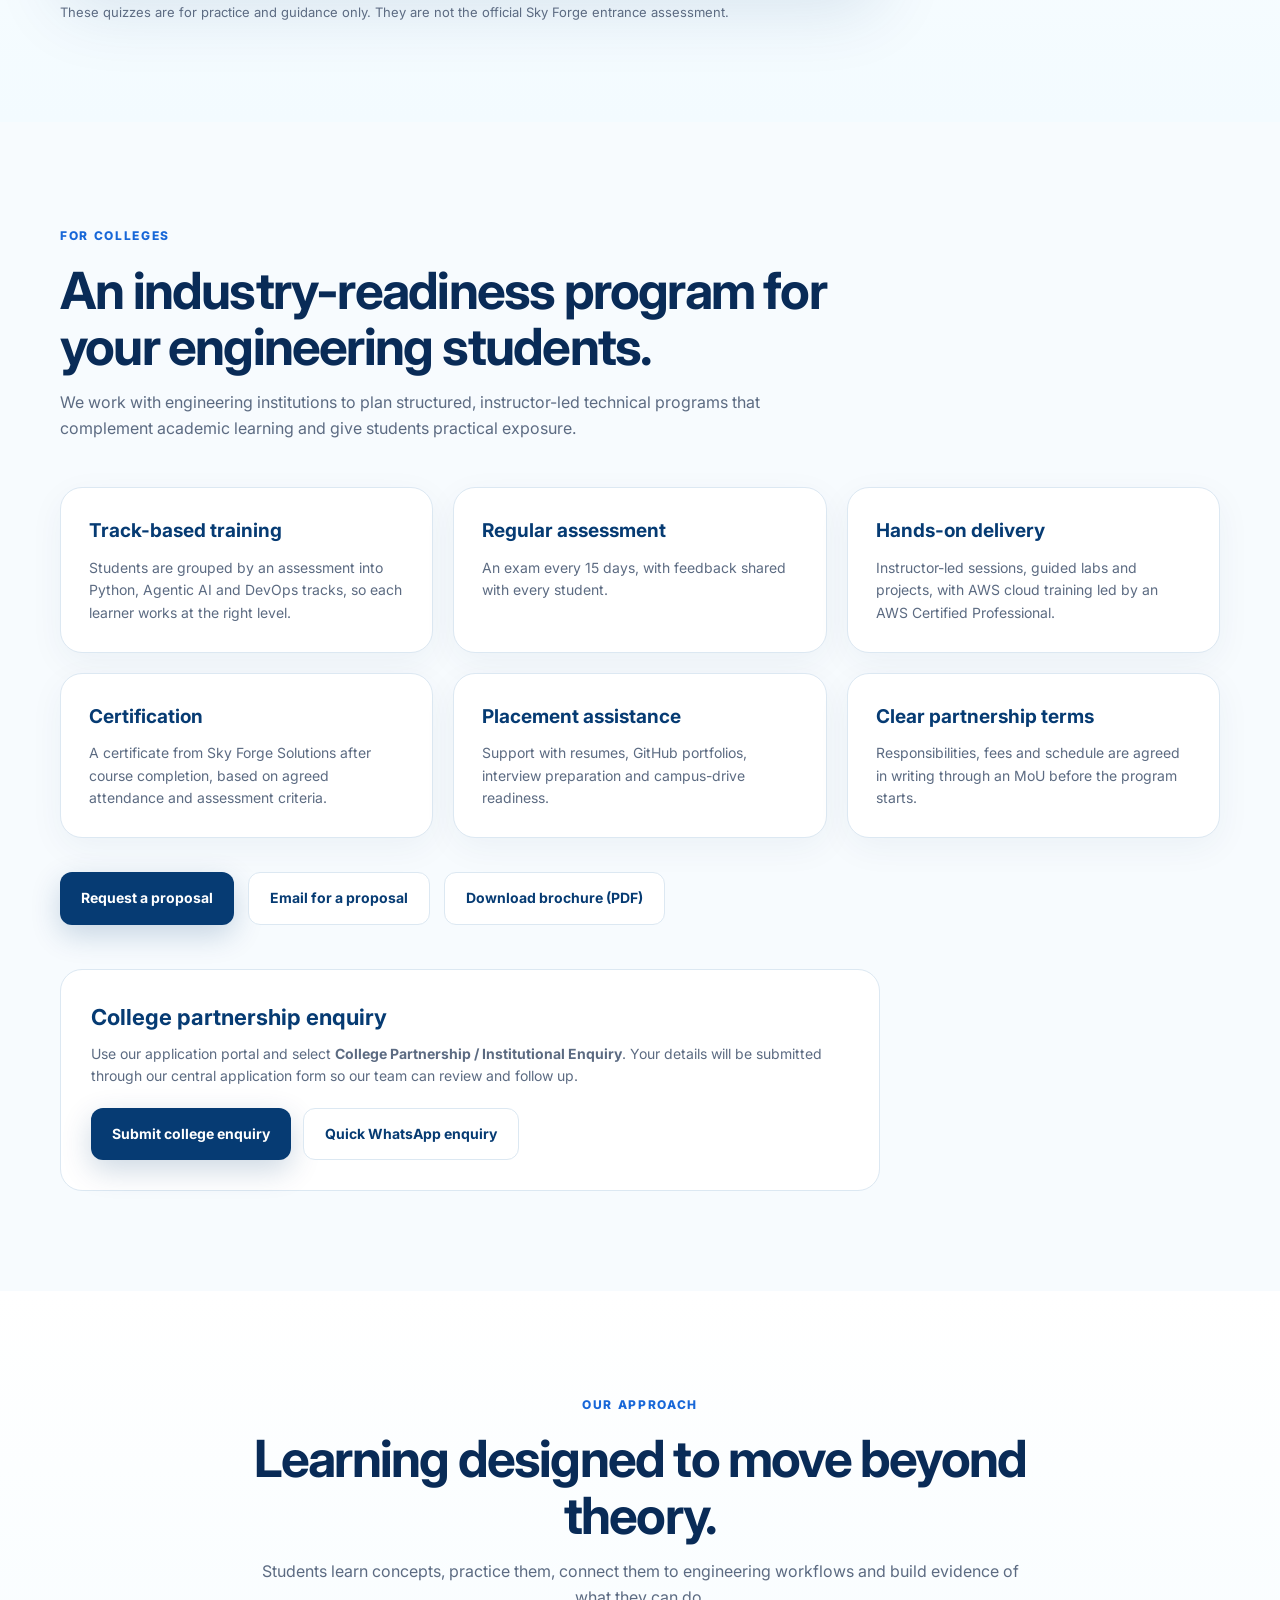
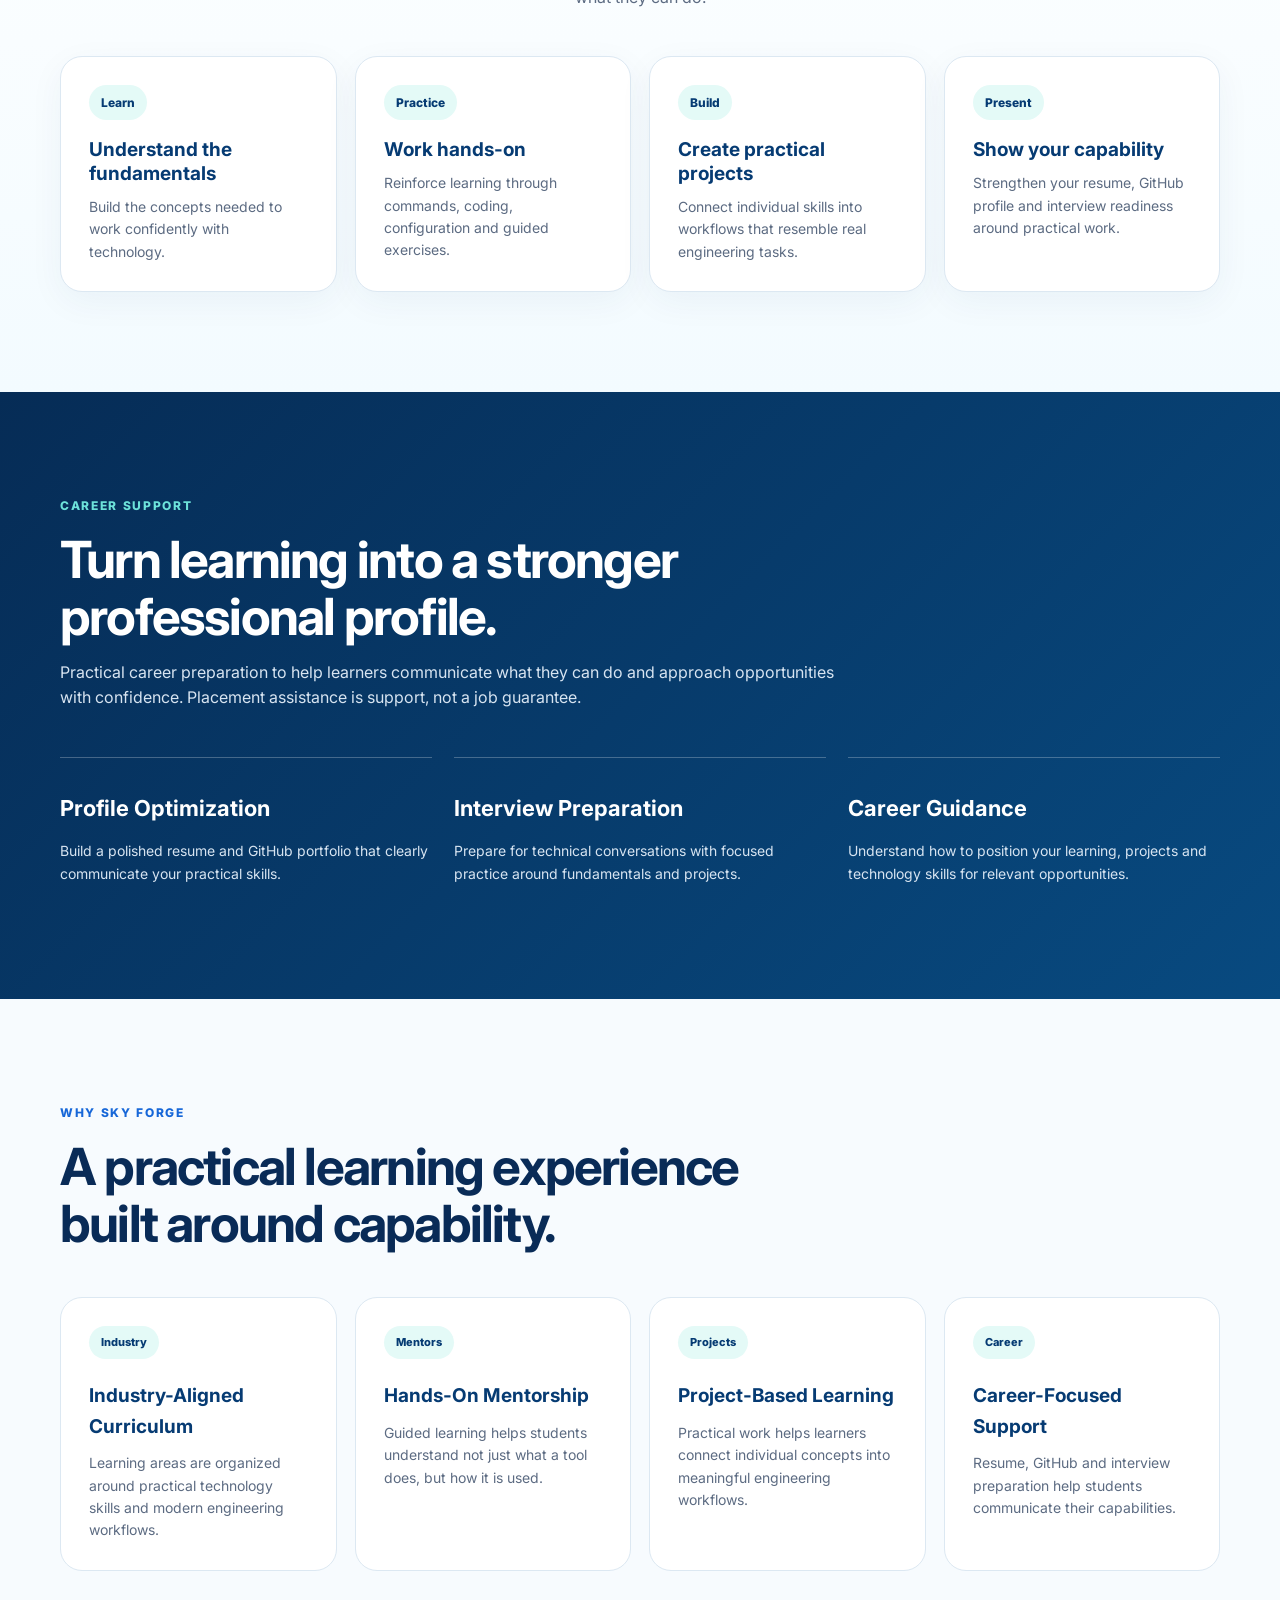
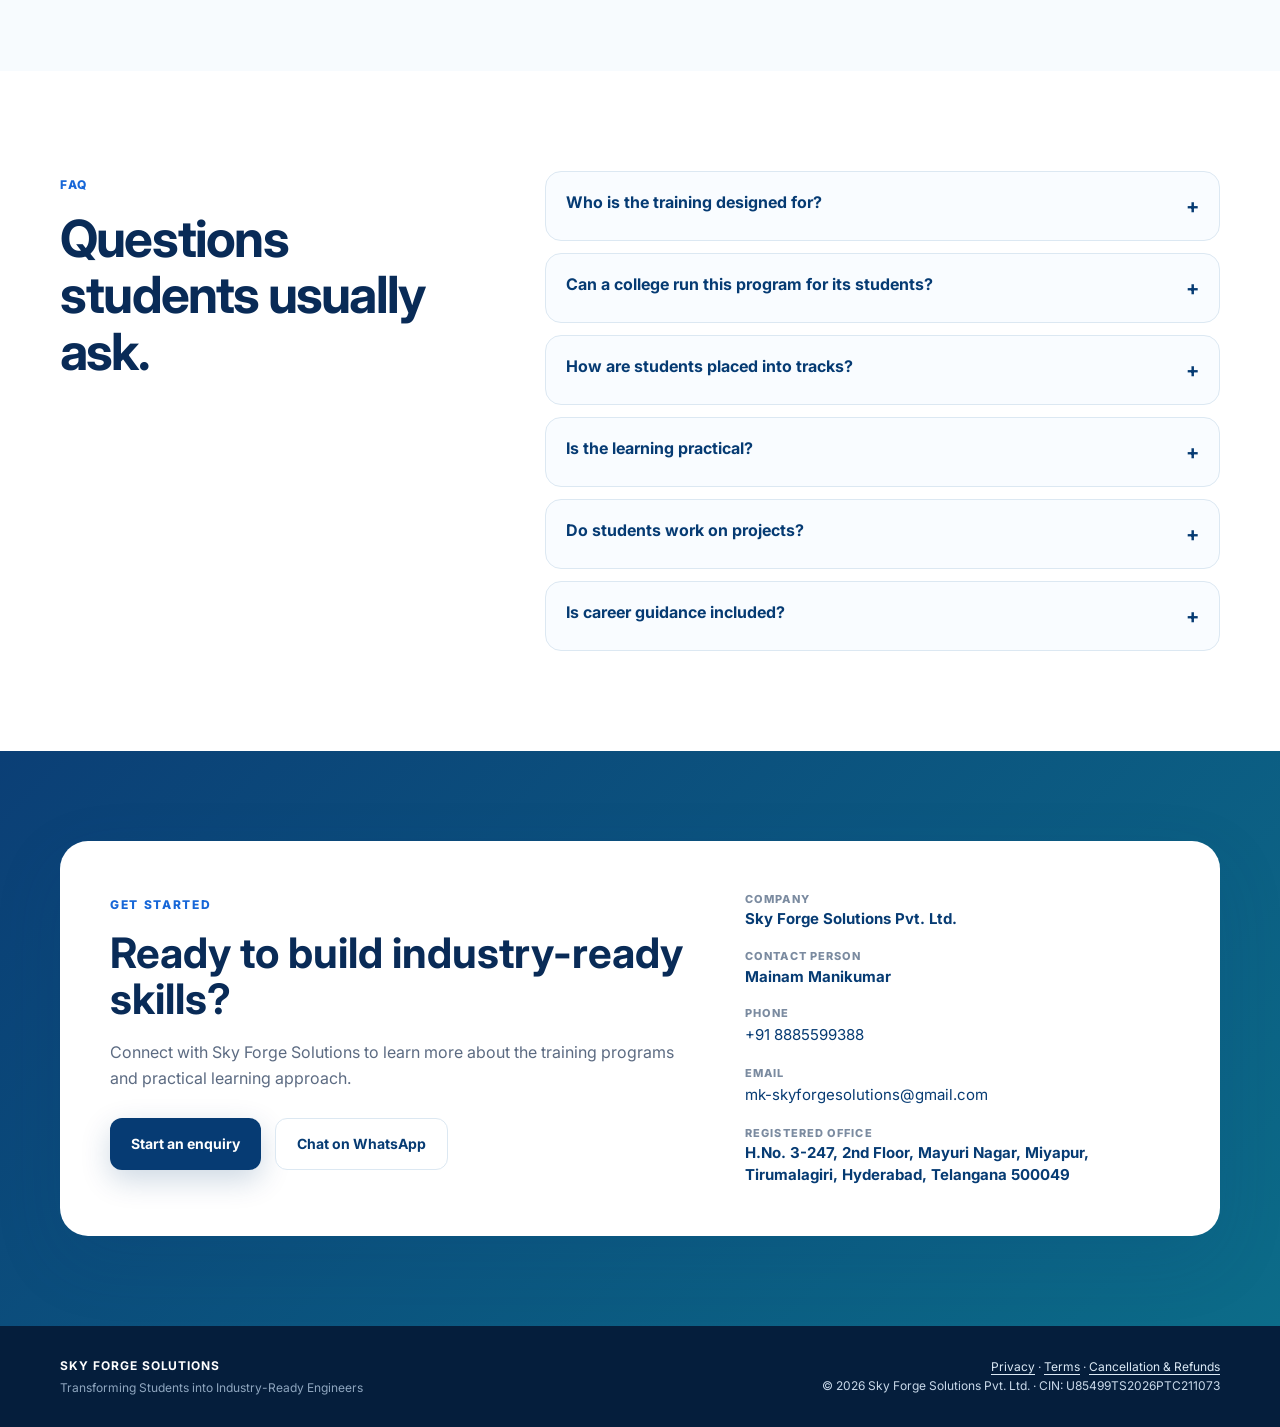
==== commit 1481b04d: "Route college enquiries through central application intake" ====
--- a/index.html
+++ b/index.html
@@ -208,23 +208,14 @@
           <a class="btn btn-secondary" href="mailto:mk-skyforgesolutions@gmail.com?subject=Program%20Proposal%20Request%20-%20College">Email for a proposal</a>
           <a class="btn btn-secondary" href="assets/Sky-Forge-College-Program-Brochure.pdf" download>Download brochure (PDF)</a>
         </div>
-        <form class="enquiry-form" id="enquiry-form" novalidate>
-          <h3>College enquiry</h3>
-          <p>Share a few details and we will get back to you. Sending opens WhatsApp or your email app with your message ready.</p>
-          <div class="form-grid">
-            <label>College name<input type="text" name="college" autocomplete="organization" required></label>
-            <label>Contact person<input type="text" name="person" autocomplete="name" required></label>
-            <label>Phone<input type="tel" name="phone" autocomplete="tel" inputmode="tel" required></label>
-            <label>Email<input type="email" name="email" autocomplete="email"></label>
-            <label>Approximate number of students<input type="number" name="students" min="1" inputmode="numeric"></label>
-            <label class="form-wide">Message (optional)<textarea name="message" rows="3"></textarea></label>
+        <div class="enquiry-form college-lead-card">
+          <h3>College partnership enquiry</h3>
+          <p>Use our application portal and select <strong>College Partnership / Institutional Enquiry</strong>. Your details will be submitted through our central application form so our team can review and follow up.</p>
+          <div class="form-actions">
+            <a class="btn btn-primary" href="apply.html">Submit college enquiry</a>
+            <a class="btn btn-secondary" href="https://wa.me/918885599388?text=Hello%20Sky%20Forge%20Solutions%2C%20I%20would%20like%20to%20discuss%20a%20college%20partnership." target="_blank" rel="noopener">Quick WhatsApp enquiry</a>
           </div>
-          <p class="form-error" id="enquiry-error" role="alert" hidden></p>
-          <div class="form-actions">
-            <button class="btn btn-primary" type="submit" data-via="whatsapp">Send on WhatsApp</button>
-            <button class="btn btn-secondary" type="submit" data-via="email">Send by email</button>
-          </div>
-        </form>
+        </div> </form>
       </div>
     </section>
 
--- a/styles.css
+++ b/styles.css
@@ -38,3 +38,16 @@
 .audience-card>span:last-child{color:var(--blue);font-size:13px;font-weight:800}
 @media(max-width:1000px){.audience-grid{grid-template-columns:1fr 1fr}}
 @media(max-width:600px){.audience-section{padding:54px 0}.audience-grid{grid-template-columns:1fr}.audience-card{min-height:0}}
+
+/* Shared inner pages and legal content */
+.inner-hero{padding:72px 0 58px;background:linear-gradient(135deg,#f8fcff 0%,#eefbfa 100%)}
+.inner-hero h1{font-size:clamp(36px,5vw,60px);line-height:1.07;letter-spacing:-.045em;color:var(--navy2);max-width:900px;margin:8px 0 18px}
+.inner-hero p{font-size:17px;line-height:1.7;color:var(--muted);max-width:820px}
+.inner-hero .hero-actions{margin-top:26px}
+.program-card h2{font-size:23px;line-height:1.2;color:var(--navy);margin:10px 0}
+.legal-content{max-width:850px}
+.legal-content h2{font-size:24px;line-height:1.25;margin:34px 0 10px;color:var(--navy)}
+.legal-content p{font-size:15px;color:var(--muted);line-height:1.8}
+.legal-content a{color:var(--blue);font-weight:700}
+.footer a{color:#dceaf6;text-decoration:underline;text-underline-offset:3px}
+@media(max-width:600px){.inner-hero{padding:48px 0 38px}.inner-hero h1{font-size:39px}.inner-hero p{font-size:16px}}
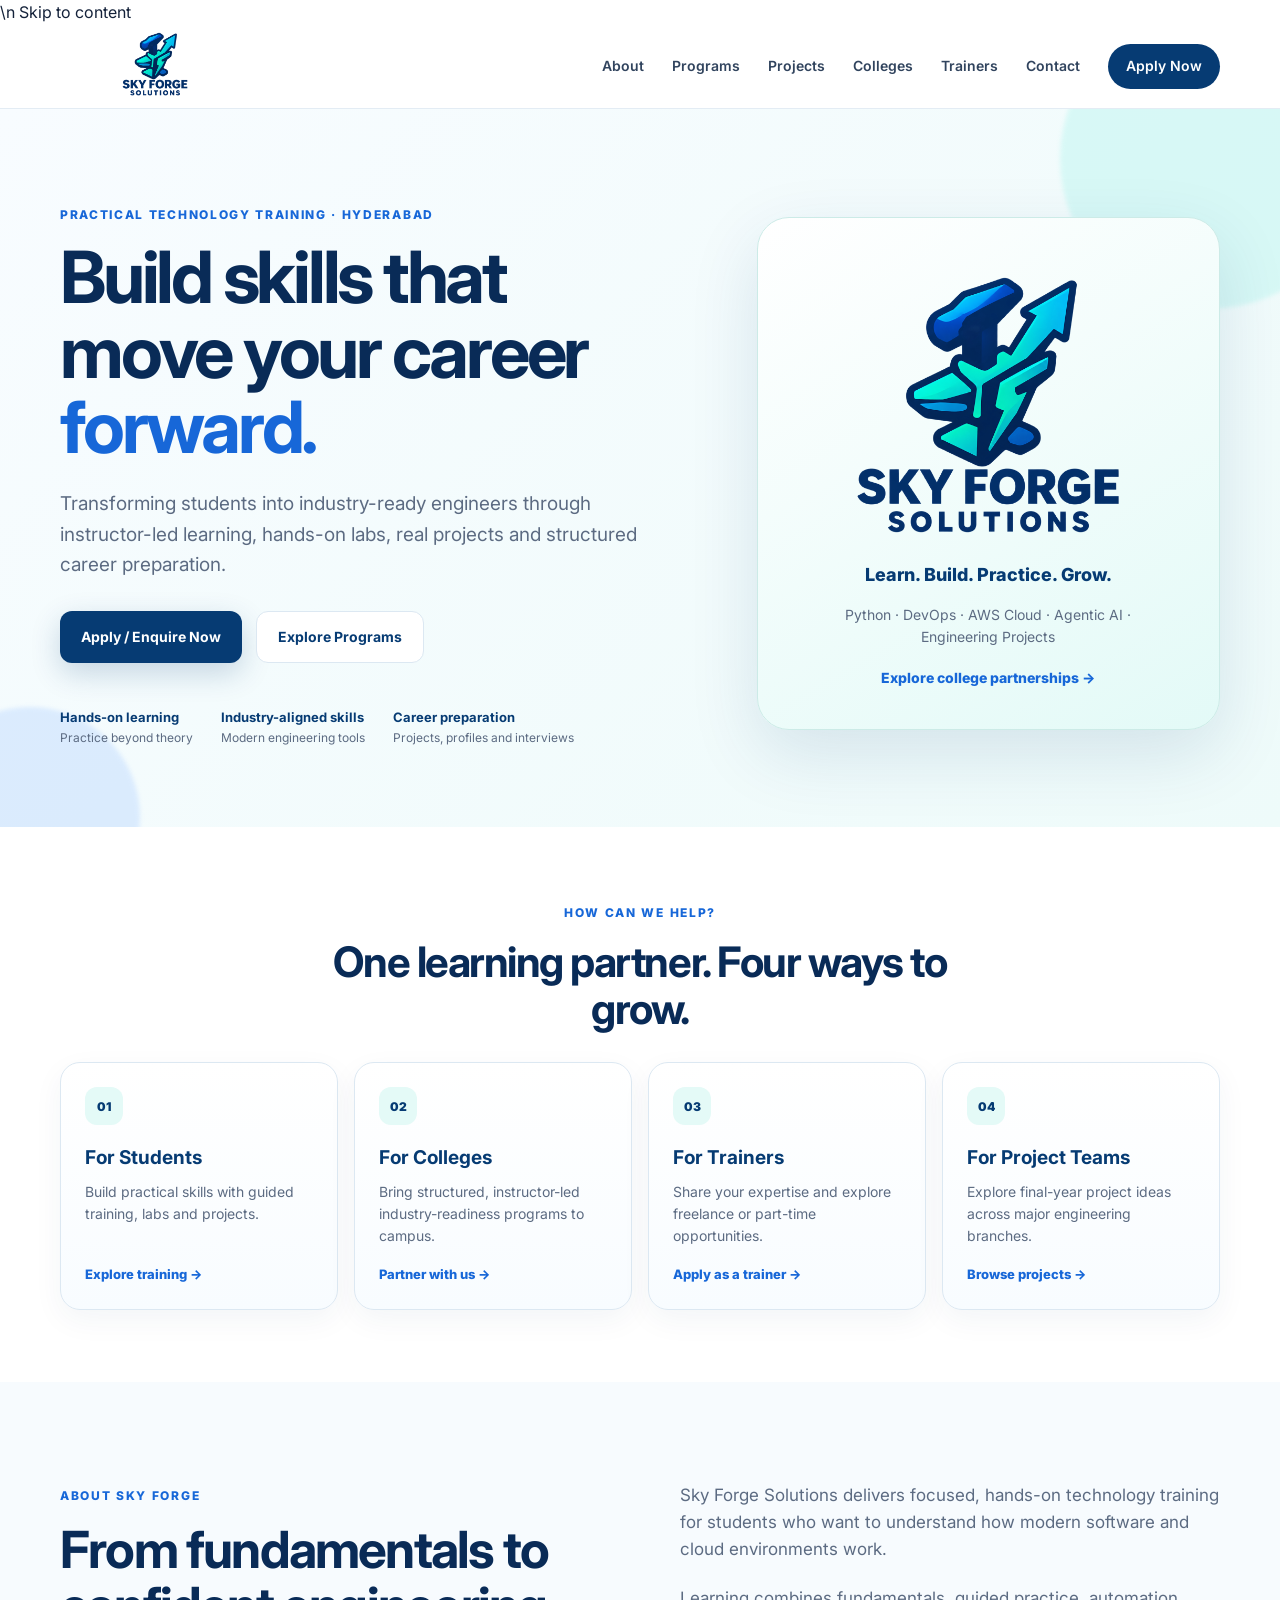
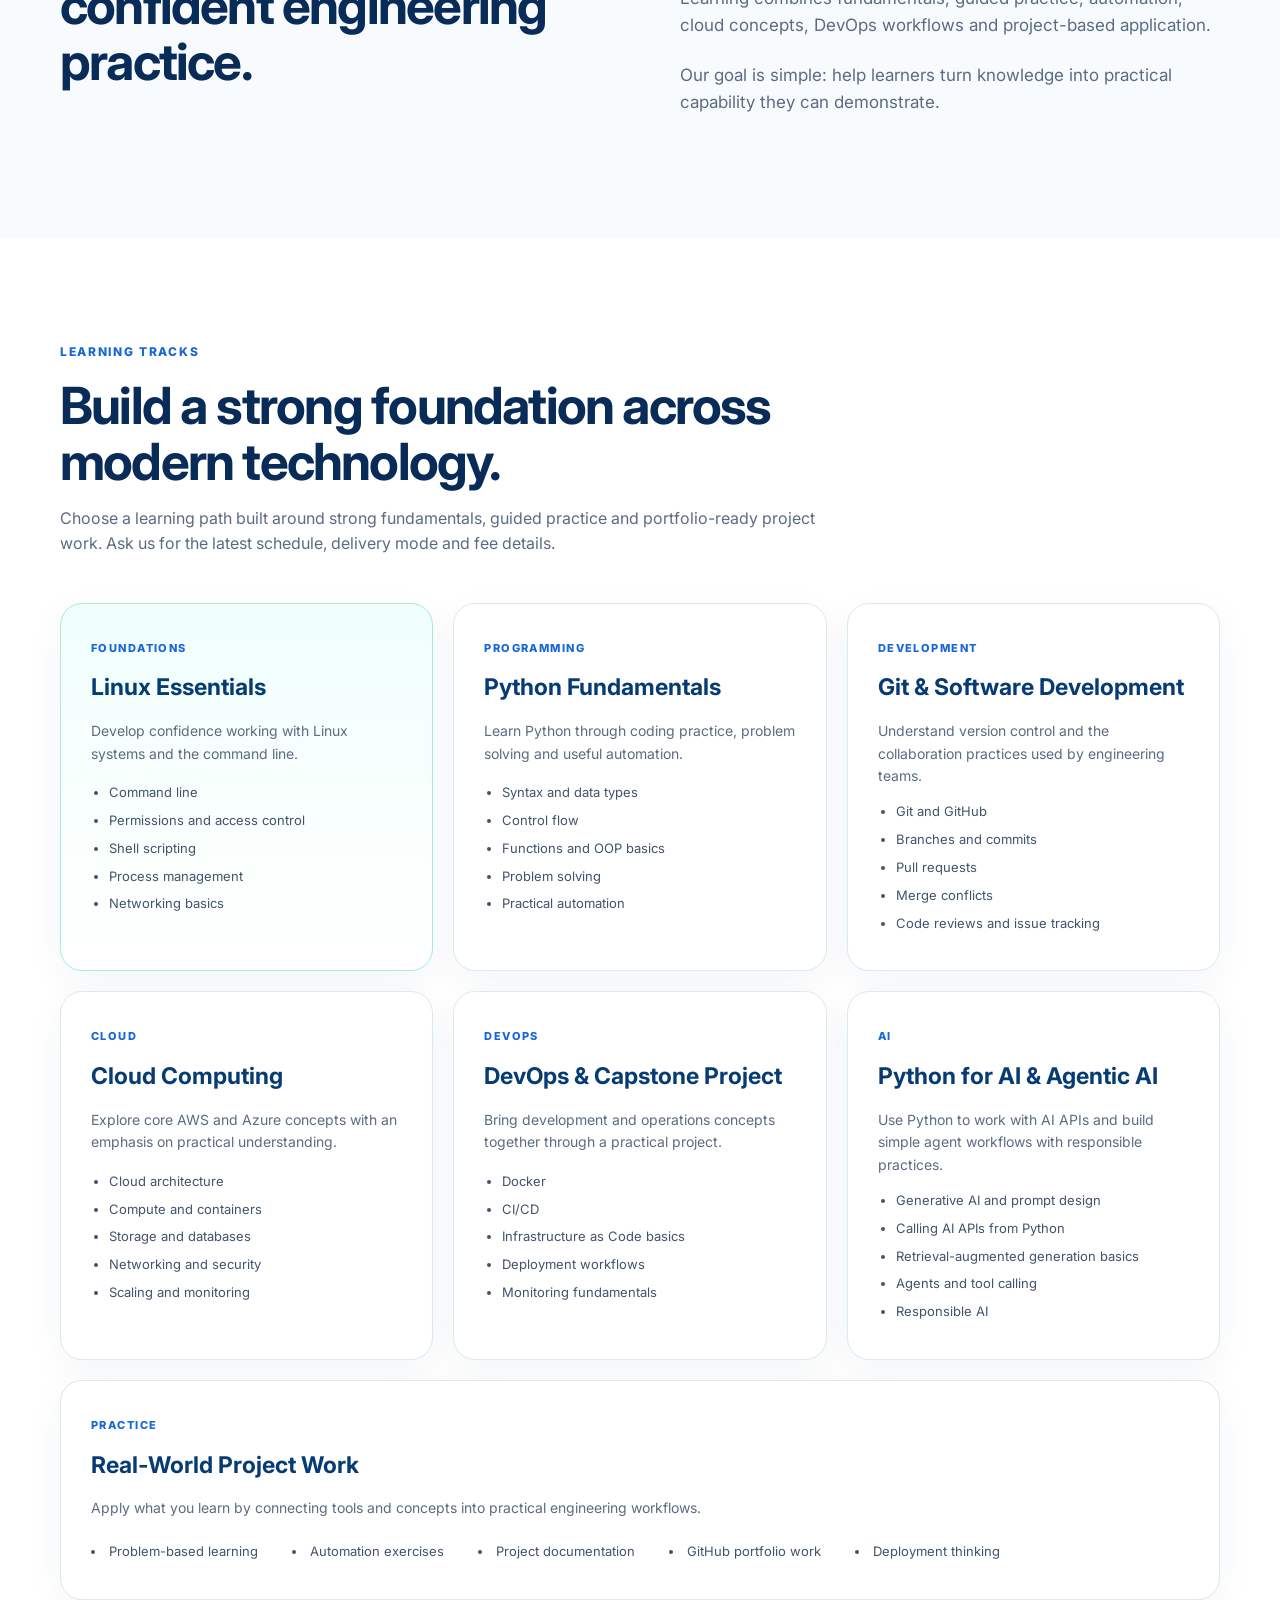
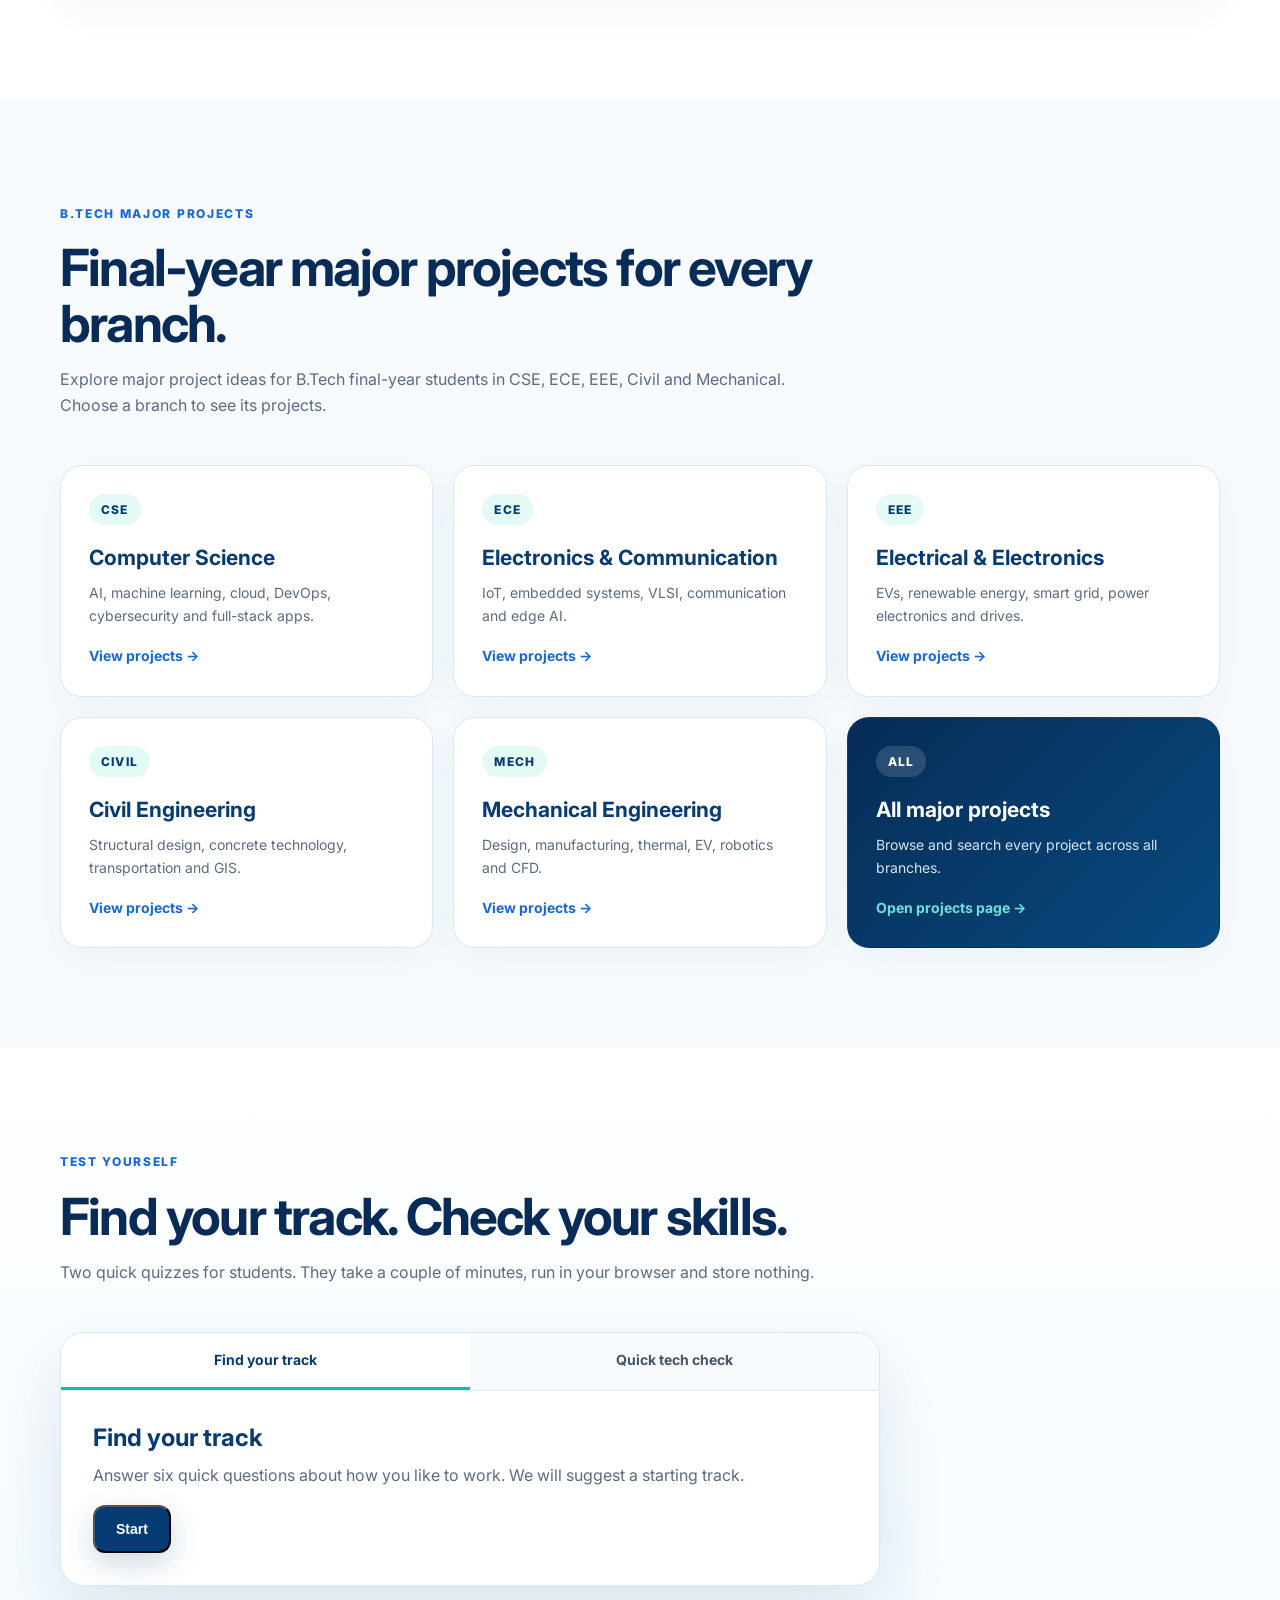
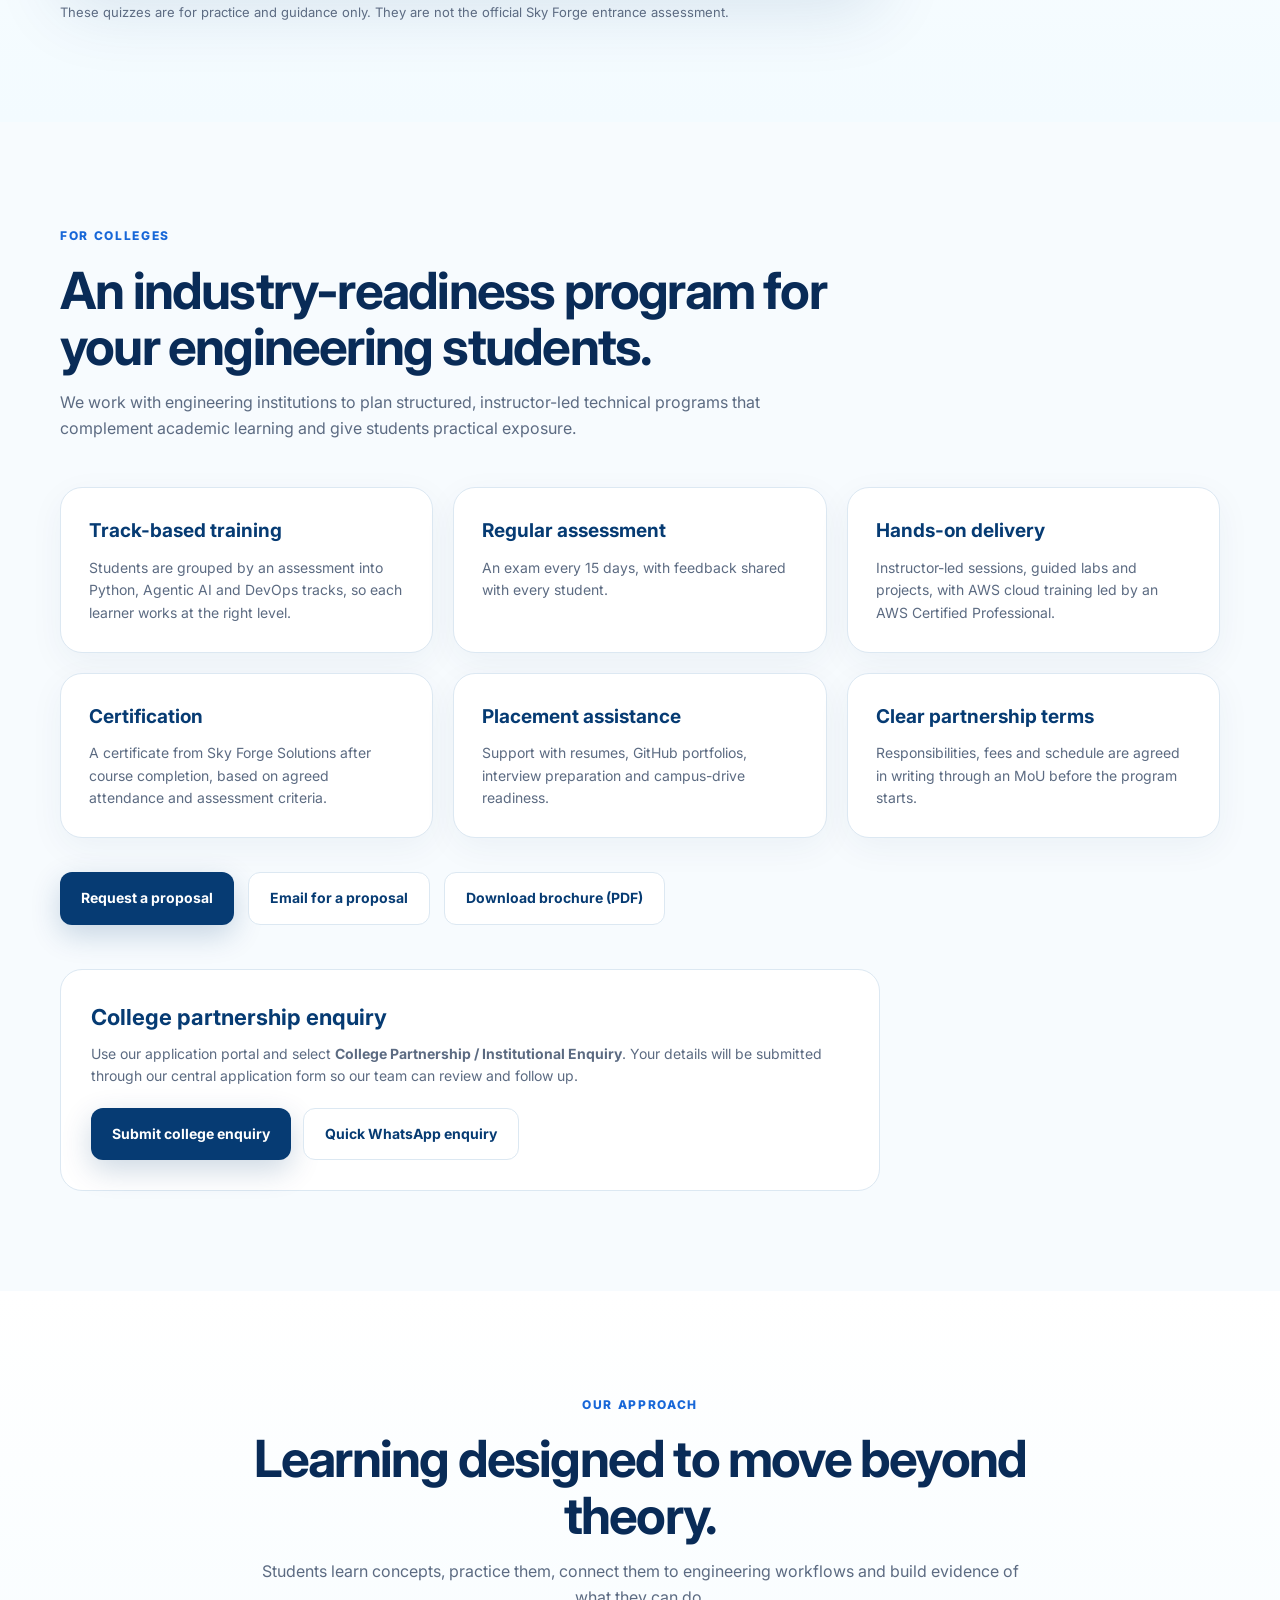
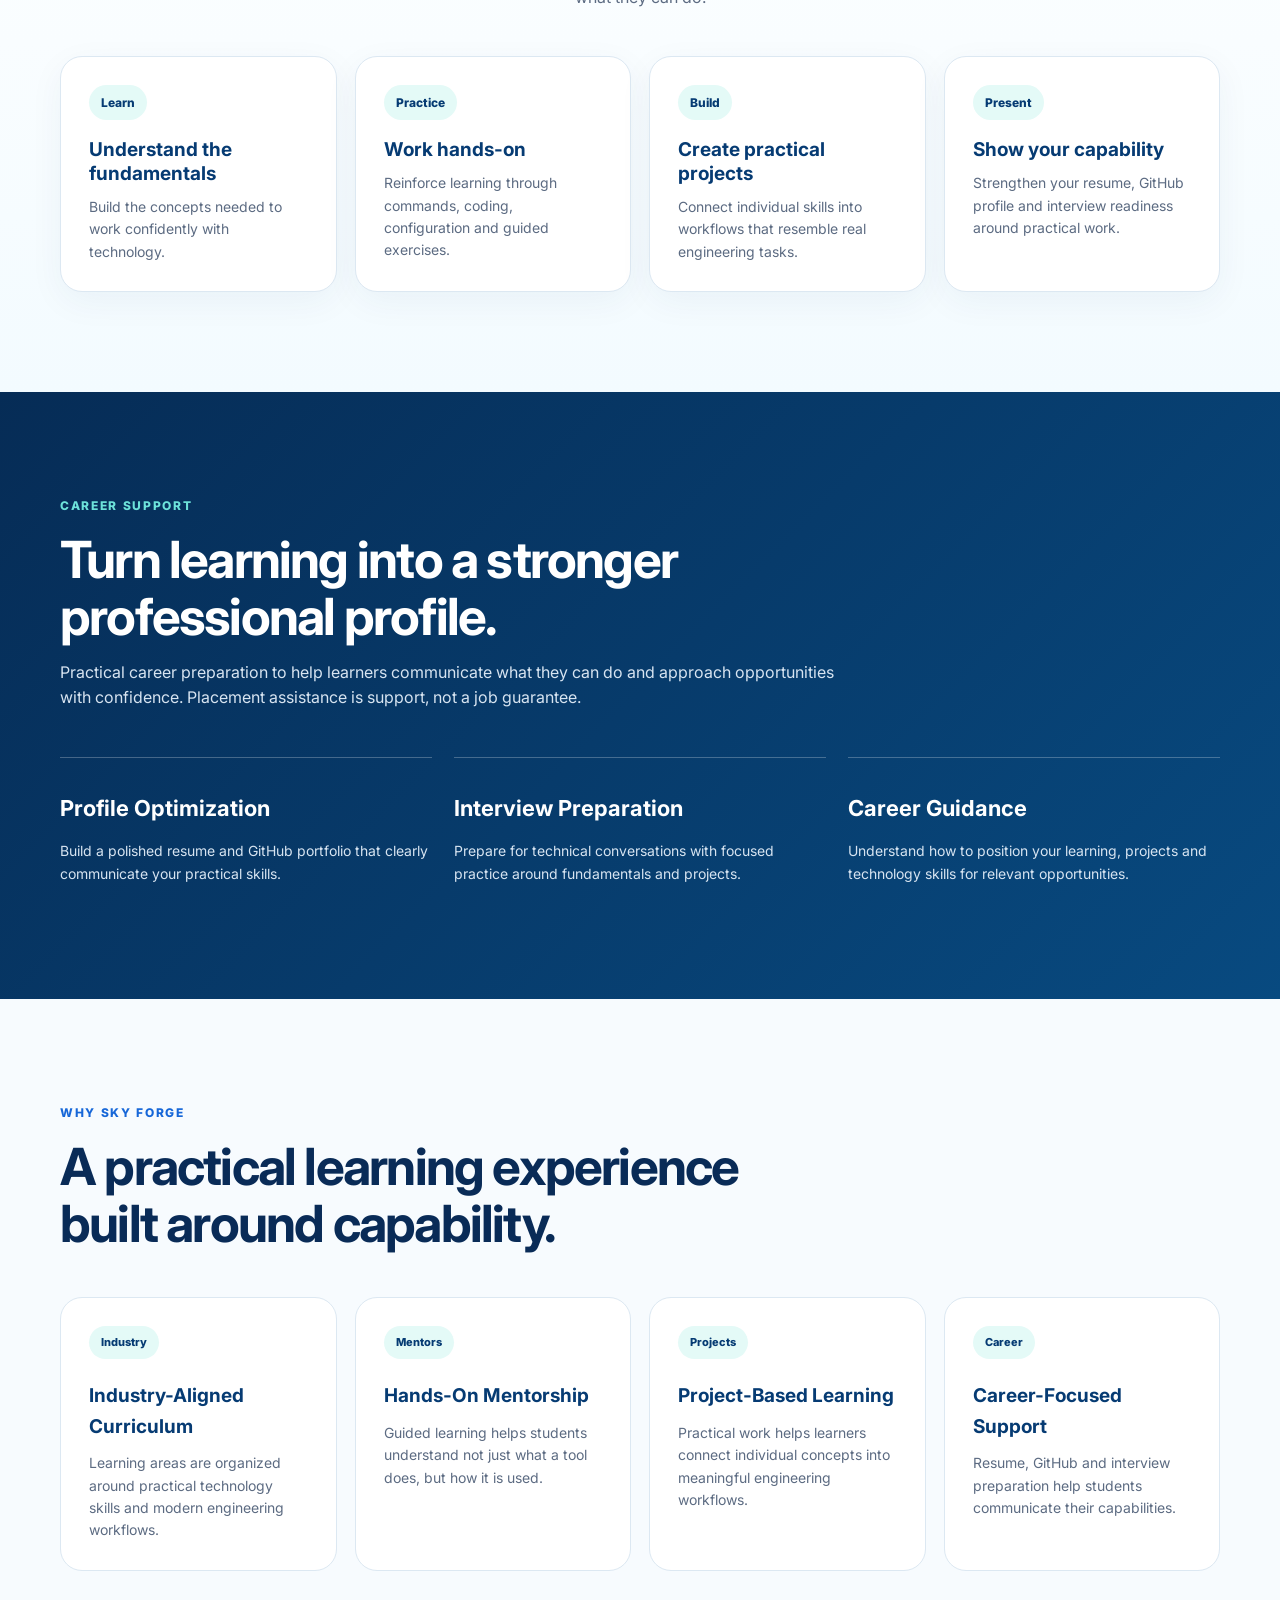
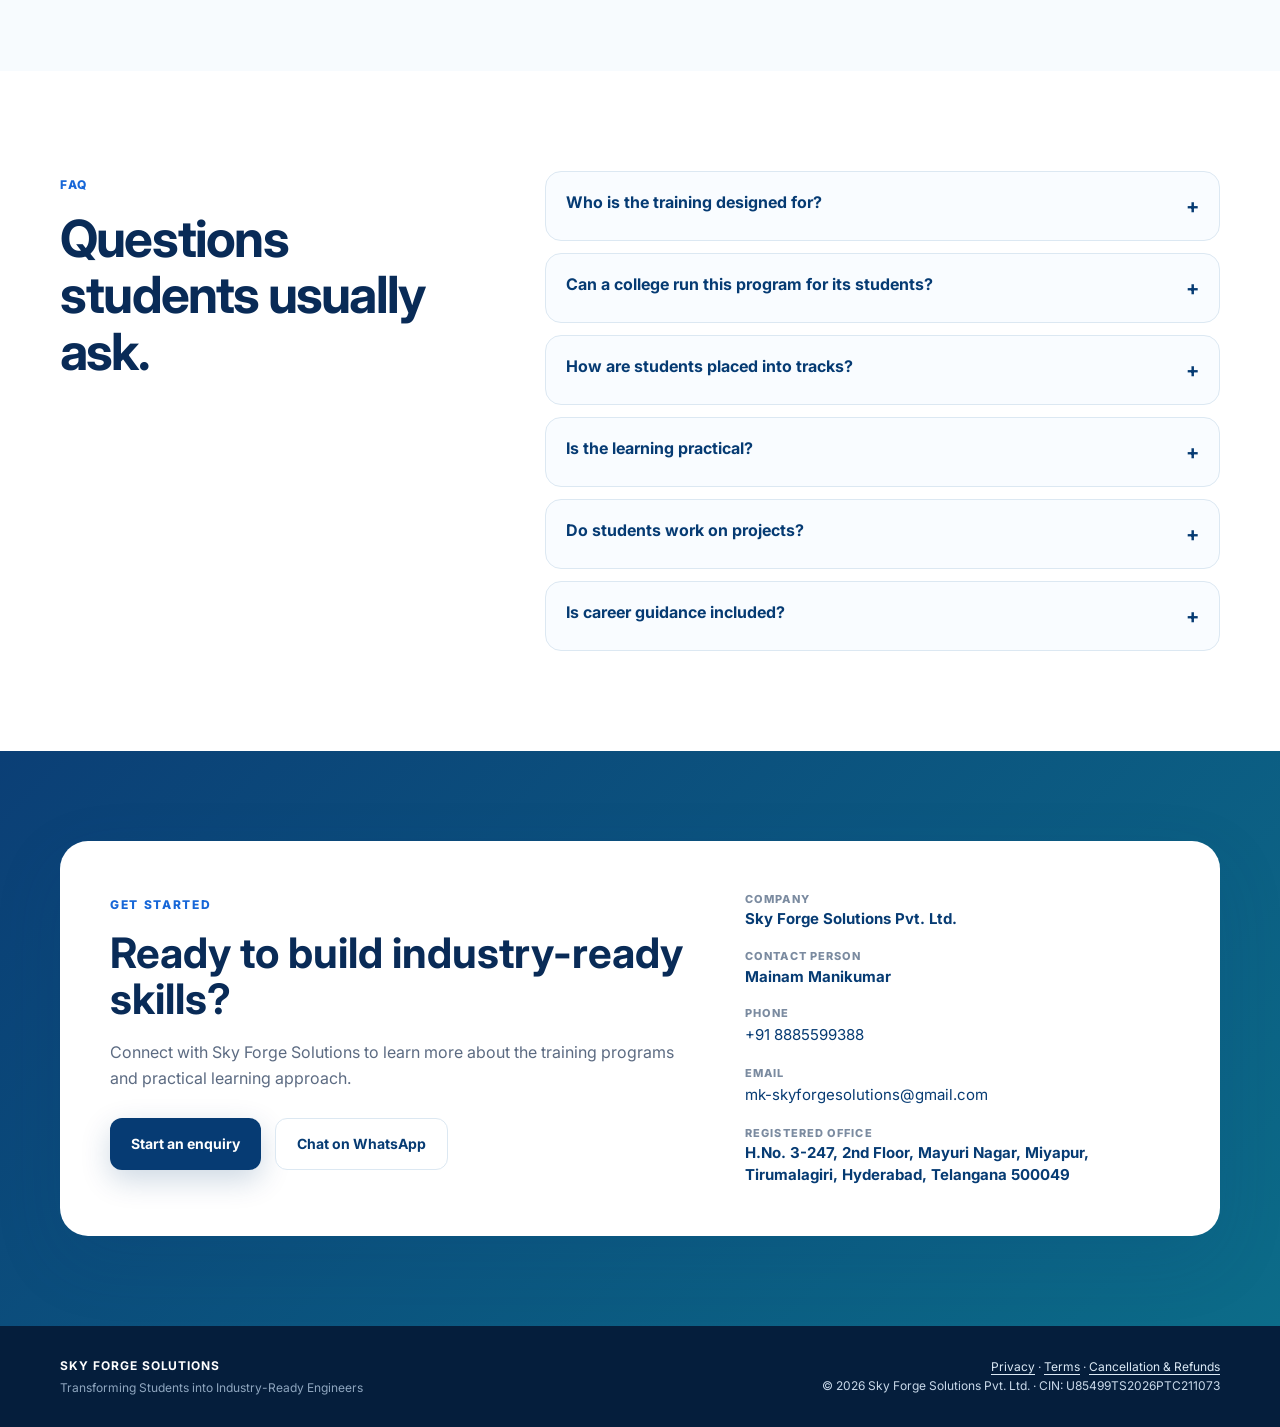
==== commit db1f1cb3: "Unify clean professional navigation across website" ====
--- a/index.html
+++ b/index.html
@@ -27,25 +27,28 @@
   <link rel="stylesheet" href="styles.css">
 </head>
 <body>
+  <a class="skip-link" href="#main-content">Skip to content</a>
   <header class="site-header">
     <div class="container nav-wrap">
-      <a class="brand" href="#home" aria-label="Sky Forge Solutions home"><img src="assets/sky-forge-logo.png" alt="Sky Forge Solutions logo"></a>
-      <button class="menu-toggle" aria-label="Open navigation" aria-expanded="false">☰</button>
-      <nav class="nav" aria-label="Main navigation">
+      <a class="brand" href="#home" aria-label="Sky Forge Solutions home">
+        <img src="assets/sky-forge-logo.png" alt="Sky Forge Solutions">
+      </a>
+      <button class="menu-toggle" type="button" aria-label="Open navigation" aria-expanded="false" aria-controls="primary-navigation">
+        <span class="menu-icon" aria-hidden="true"><span></span><span></span><span></span></span>
+      </button>
+      <nav class="nav" id="primary-navigation" aria-label="Primary navigation">
         <a href="#about">About</a>
         <a href="courses.html">Programs</a>
         <a href="#projects">Projects</a>
-        <a href="#quiz">Test Yourself</a>
-        <a href="college-partnerships.html">For Colleges</a>
-        <a href="#approach">Our Approach</a>
-        <a href="#career">Career Support</a>
+        <a href="college-partnerships.html">Colleges</a>
+        <a href="become-trainer.html">Trainers</a>
         <a href="#contact">Contact</a>
-        <a href="become-trainer.html">For Trainers</a>\n        <a href="apply.html" class="nav-cta">Apply Now</a>
+        <a href="apply.html" class="nav-cta">Apply Now</a>
       </nav>
     </div>
   </header>
 
-  <main>
+  <main id="main-content">
     <section id="home" class="hero">
       <div class="hero-glow glow-one"></div><div class="hero-glow glow-two"></div>
       <div class="container hero-grid">
